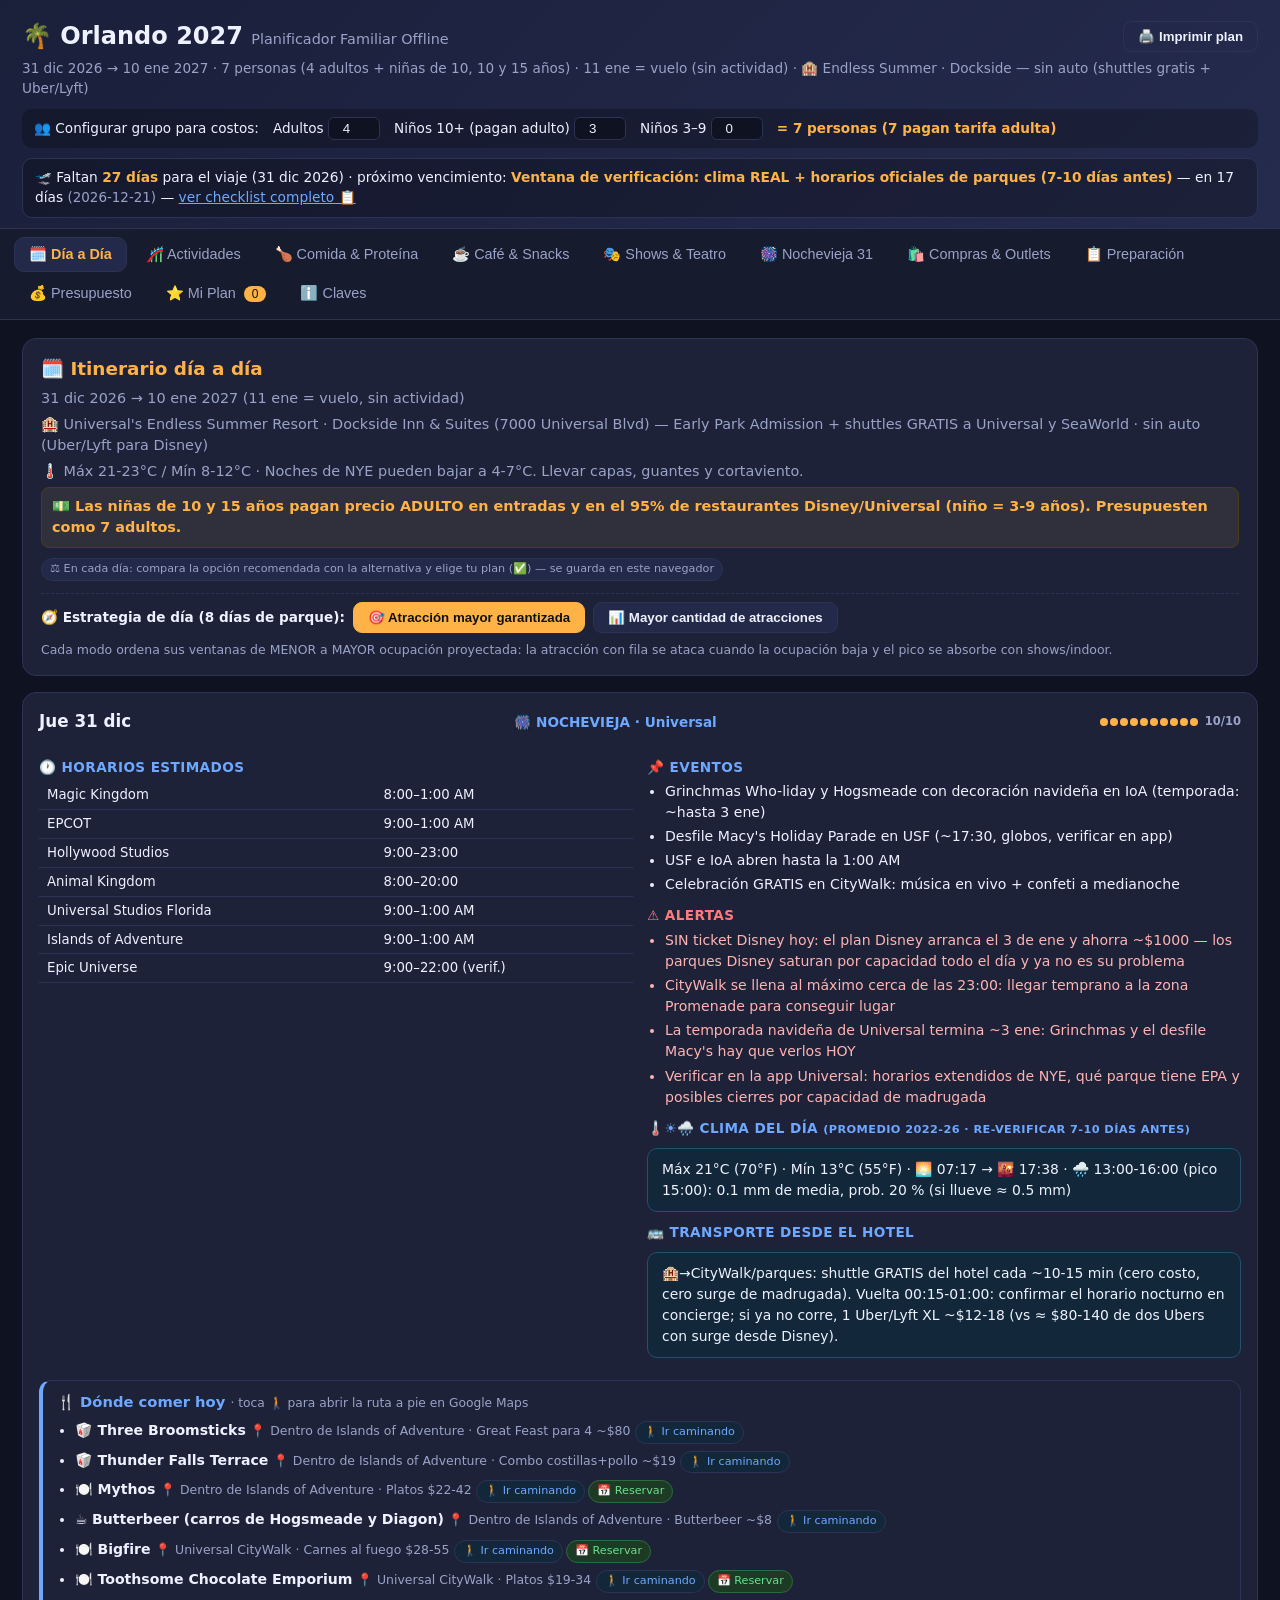
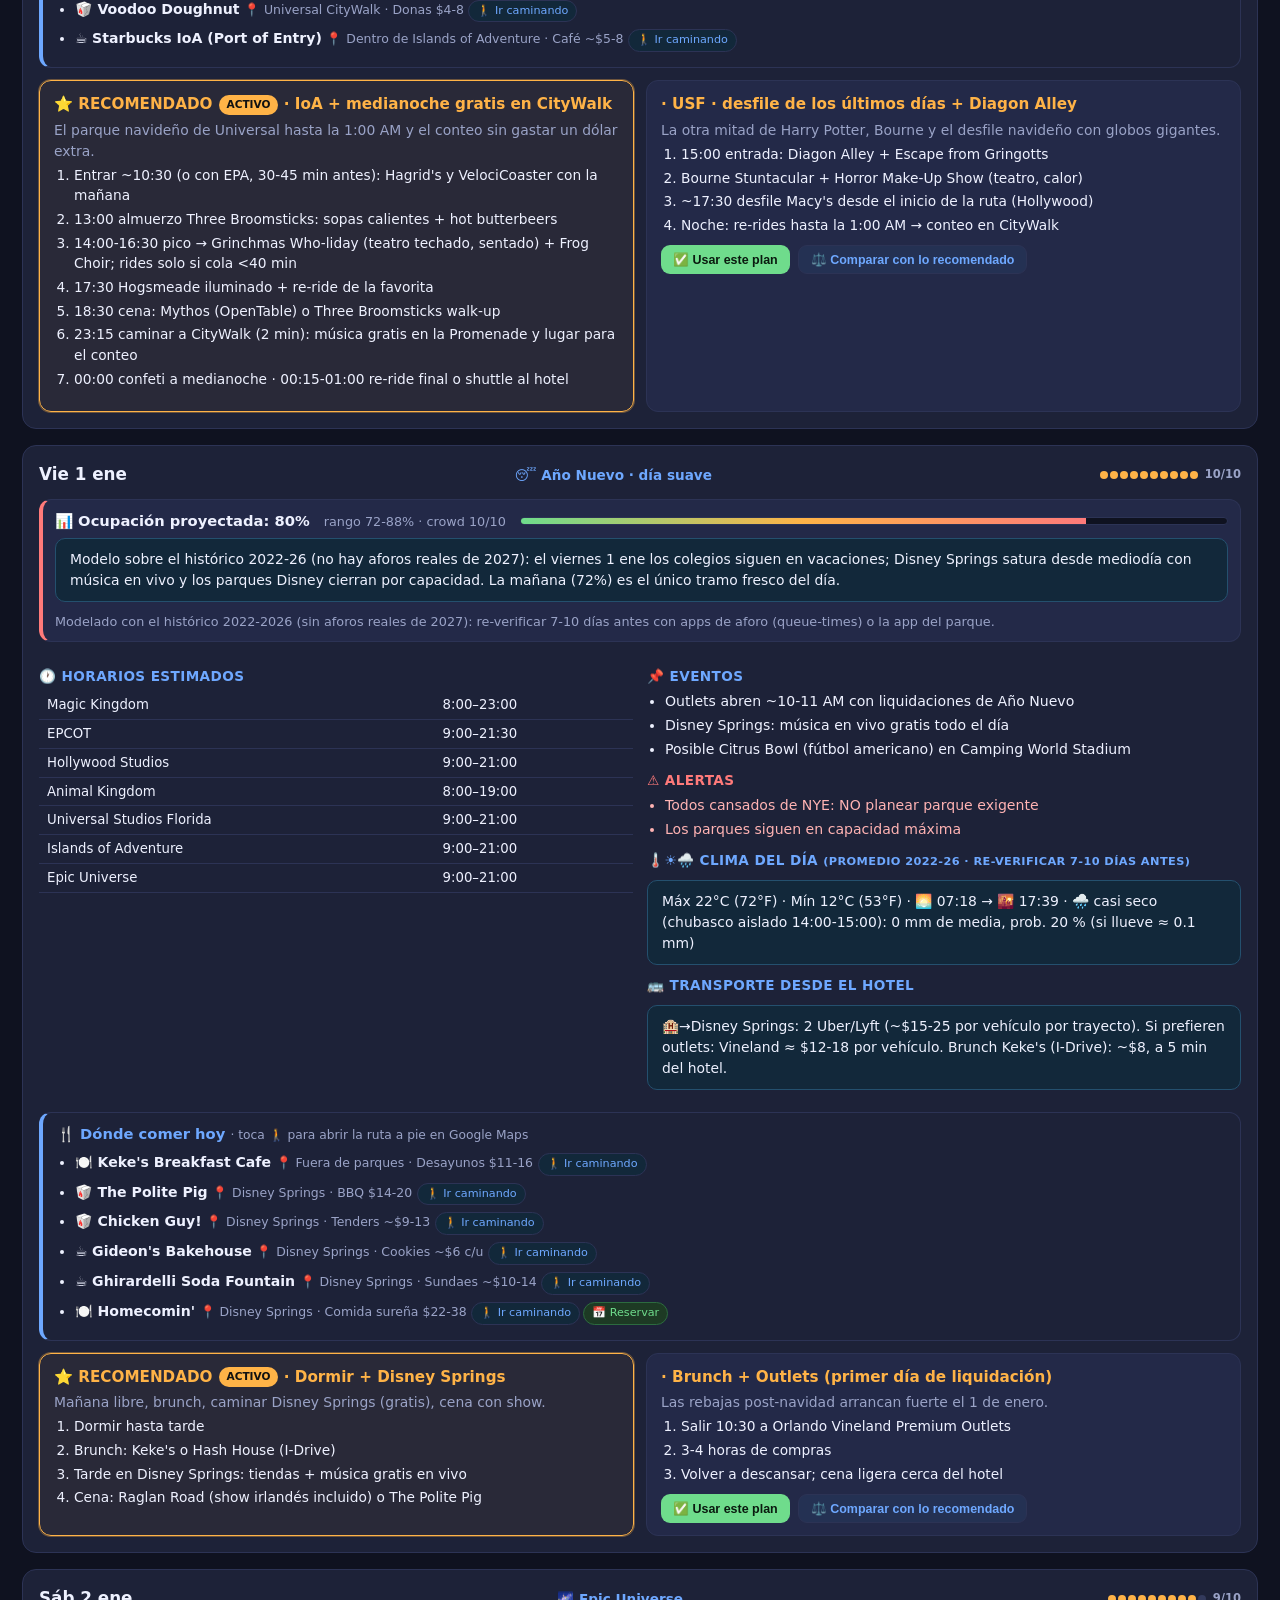
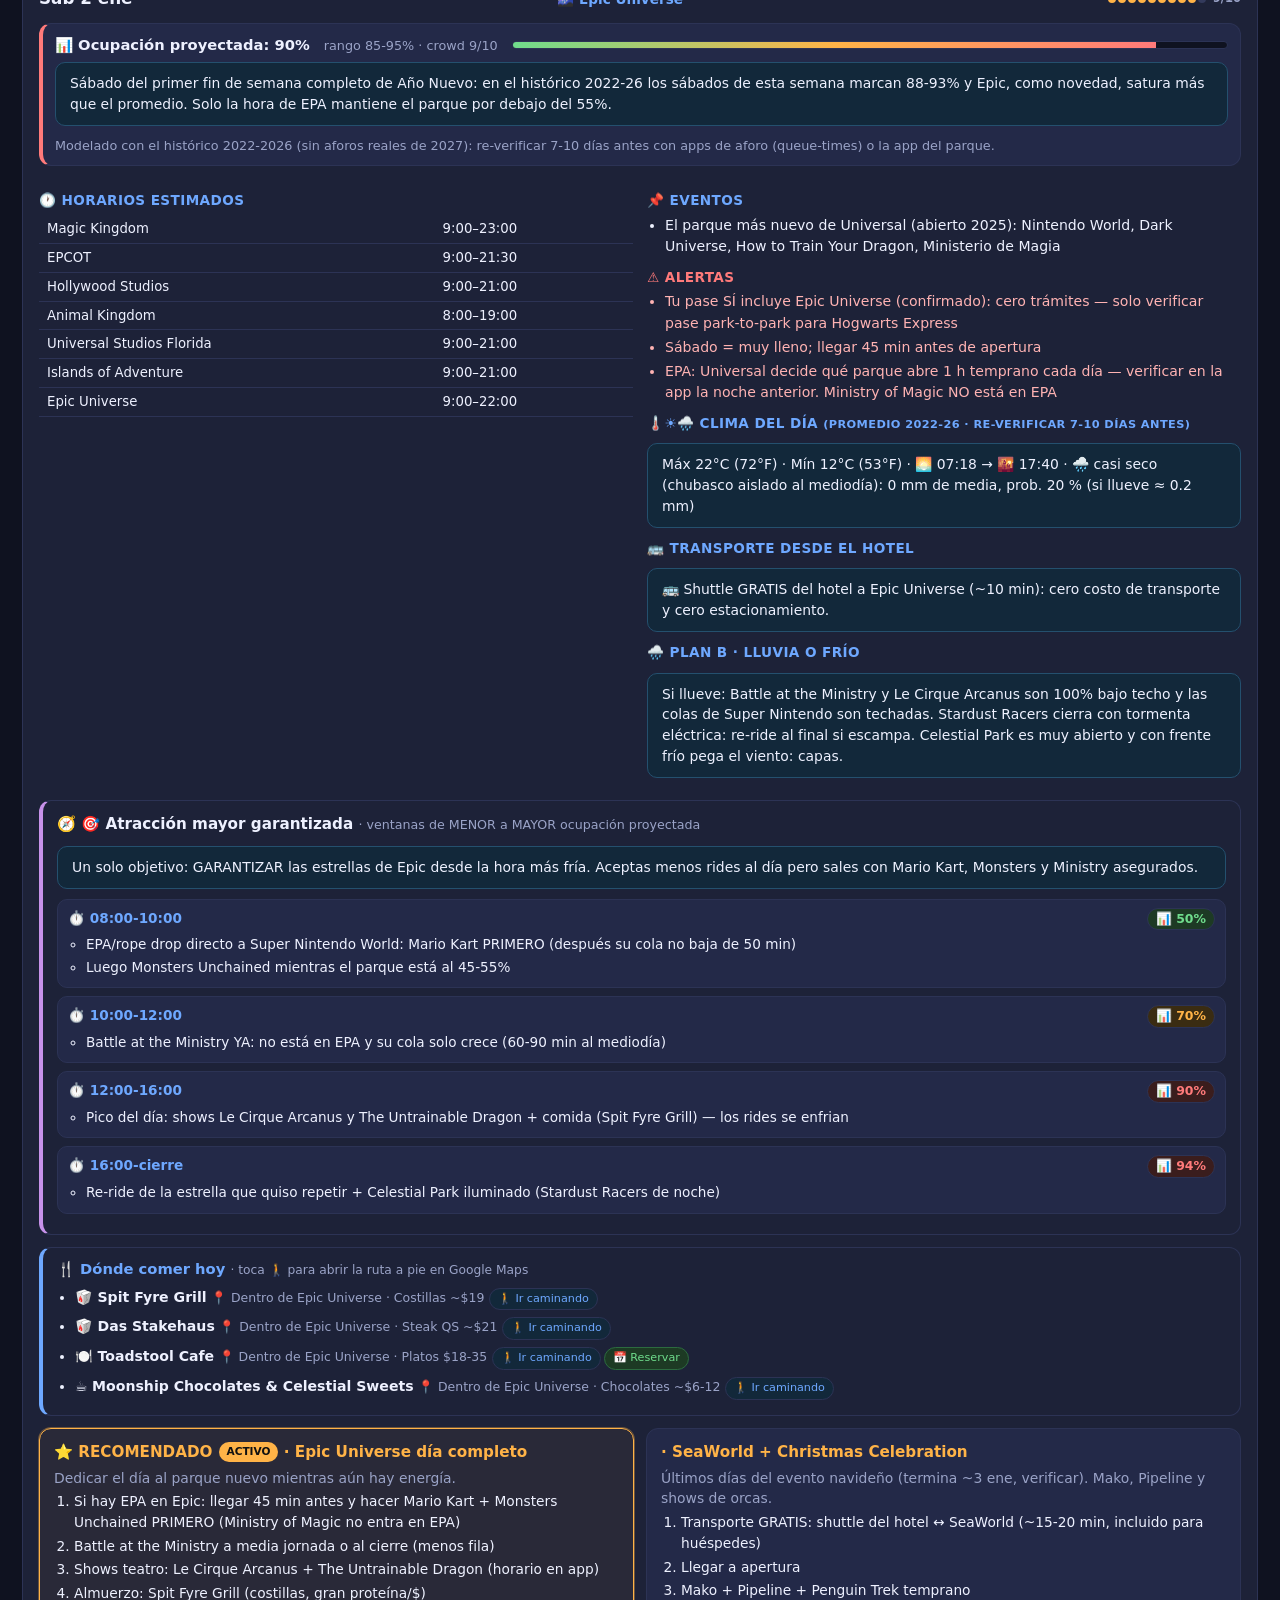
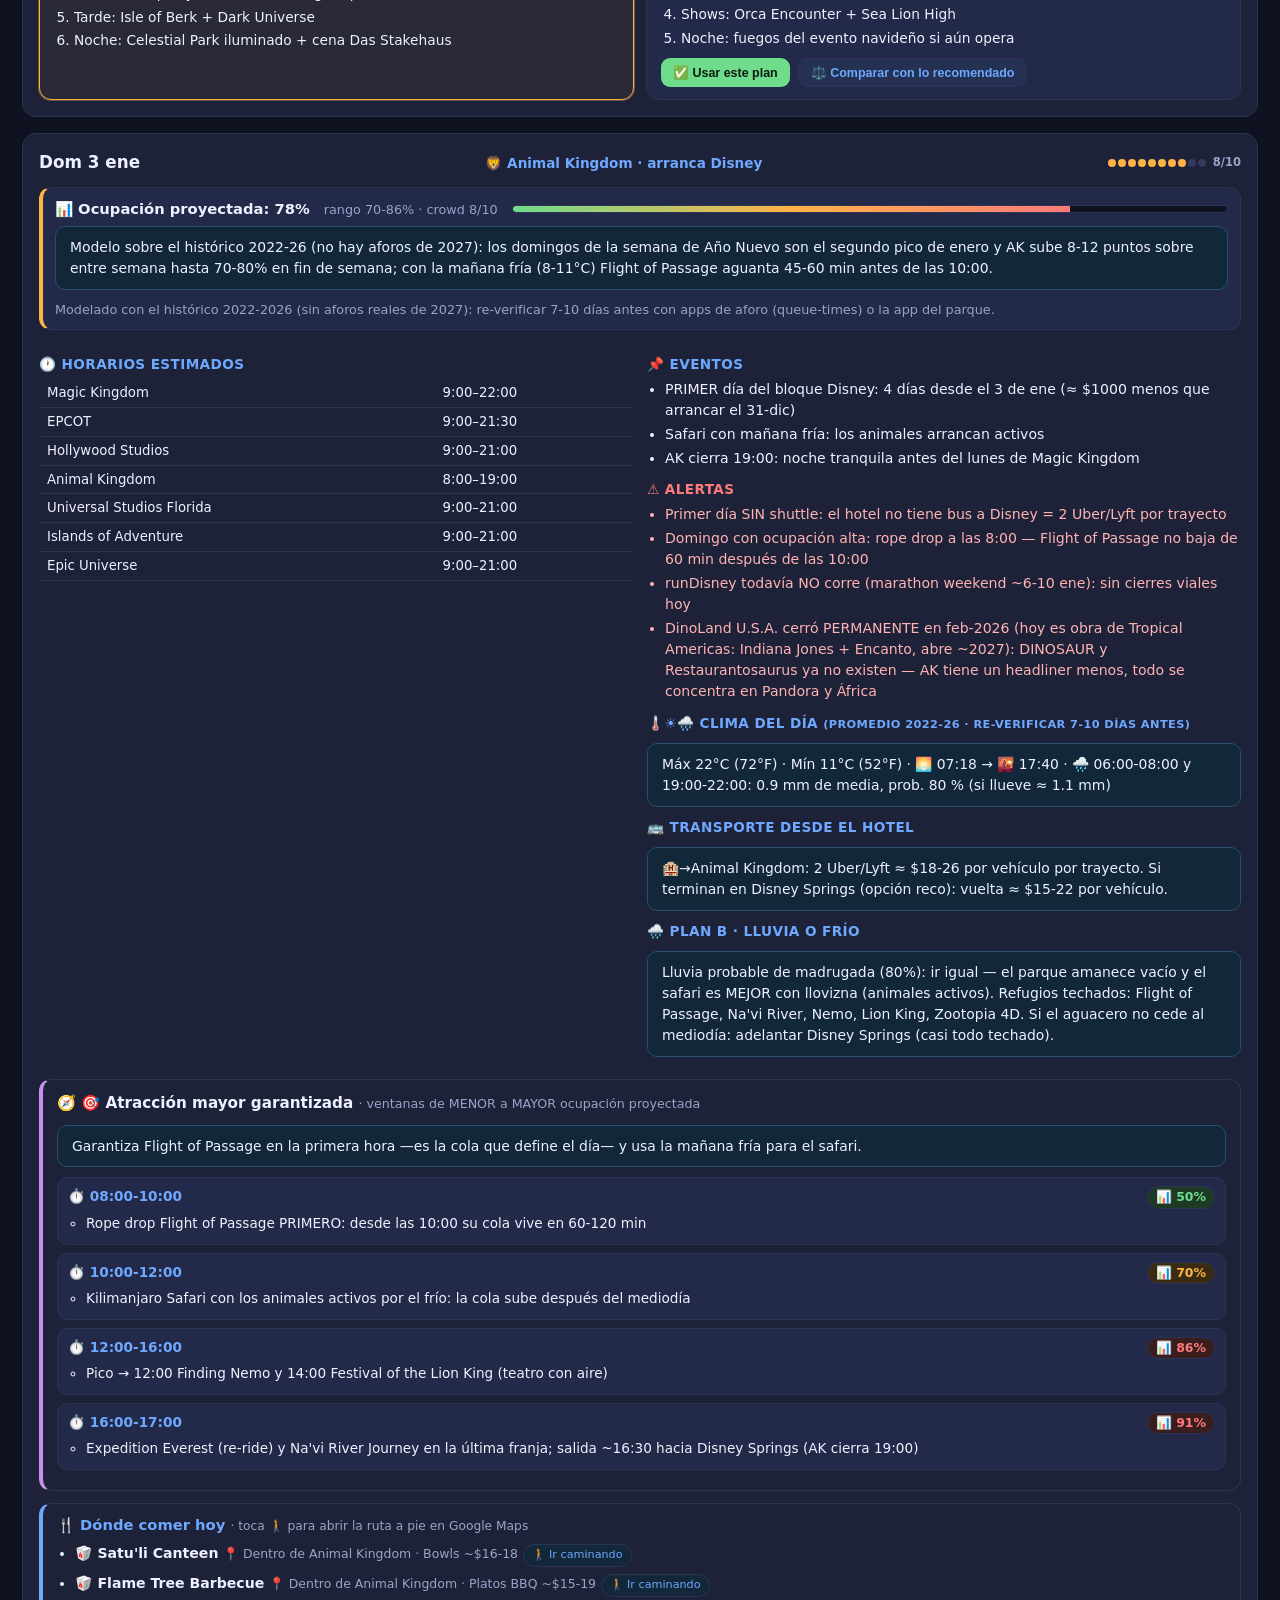
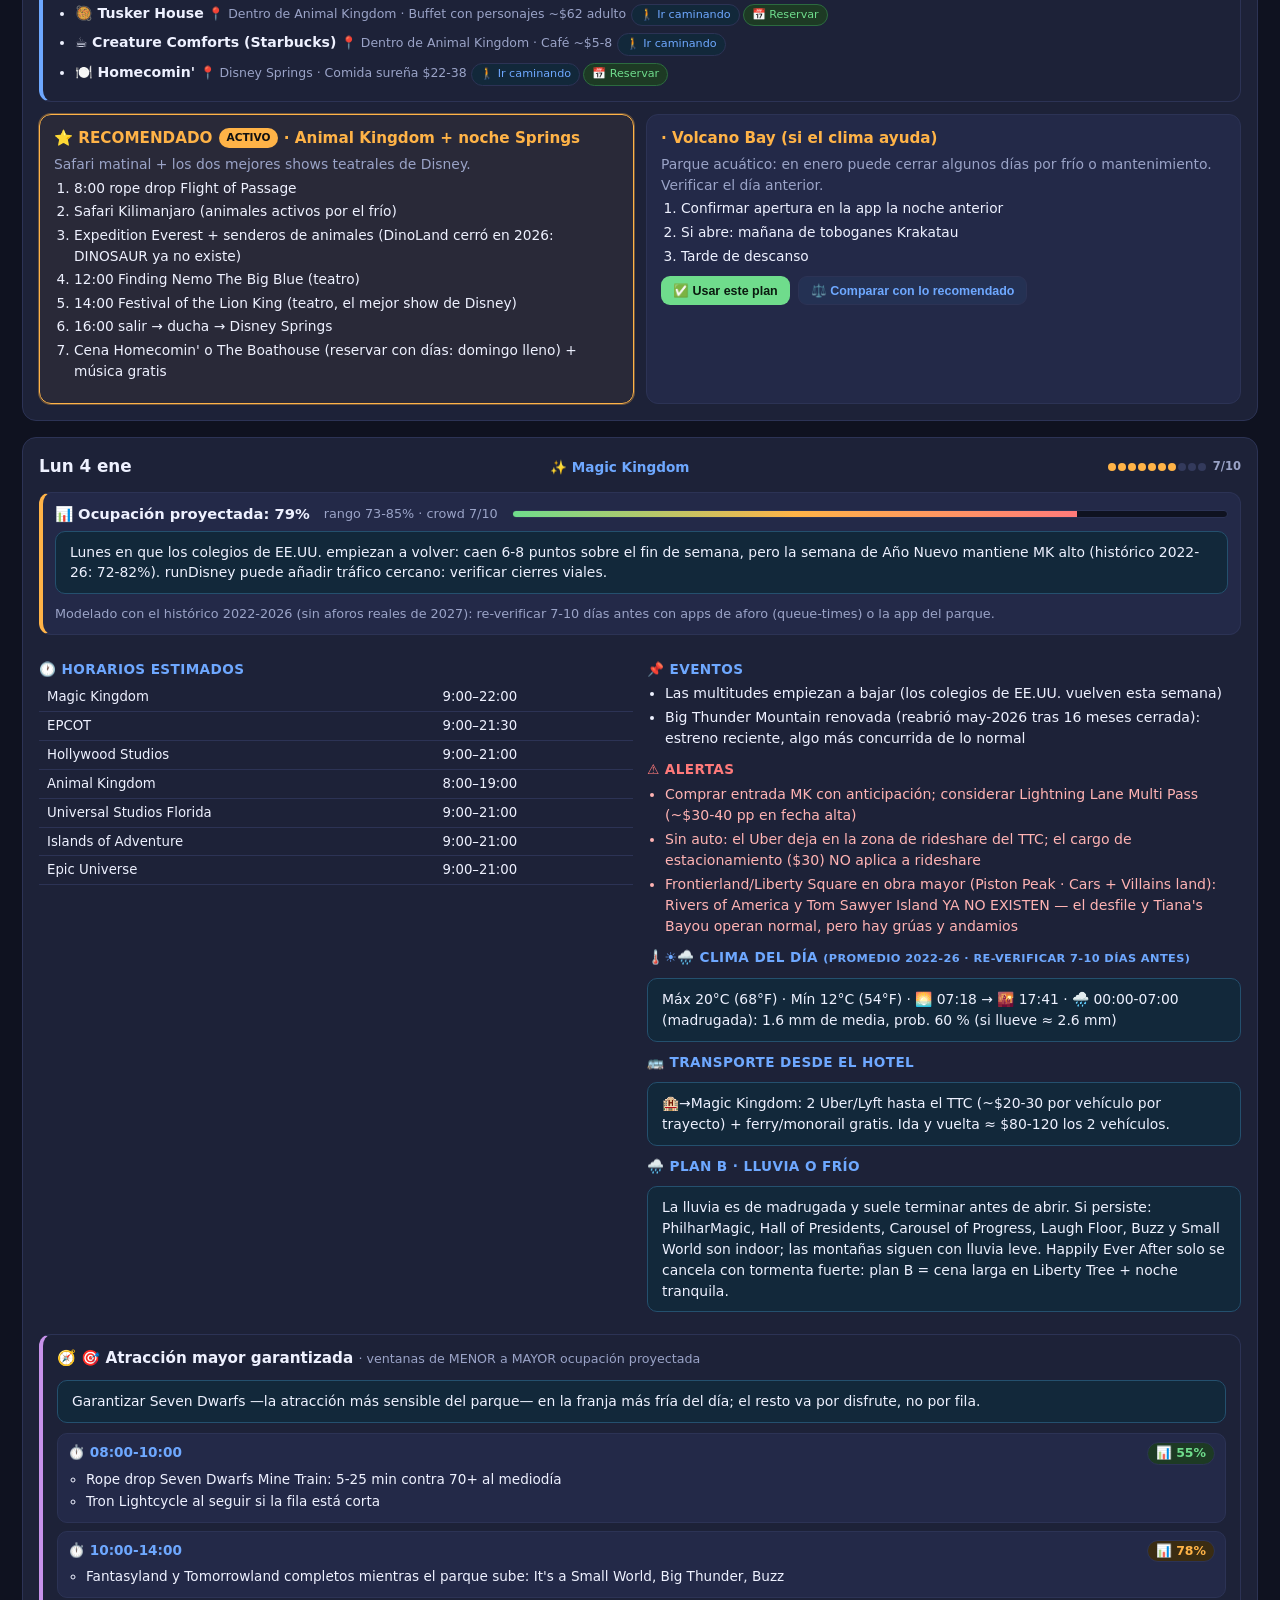
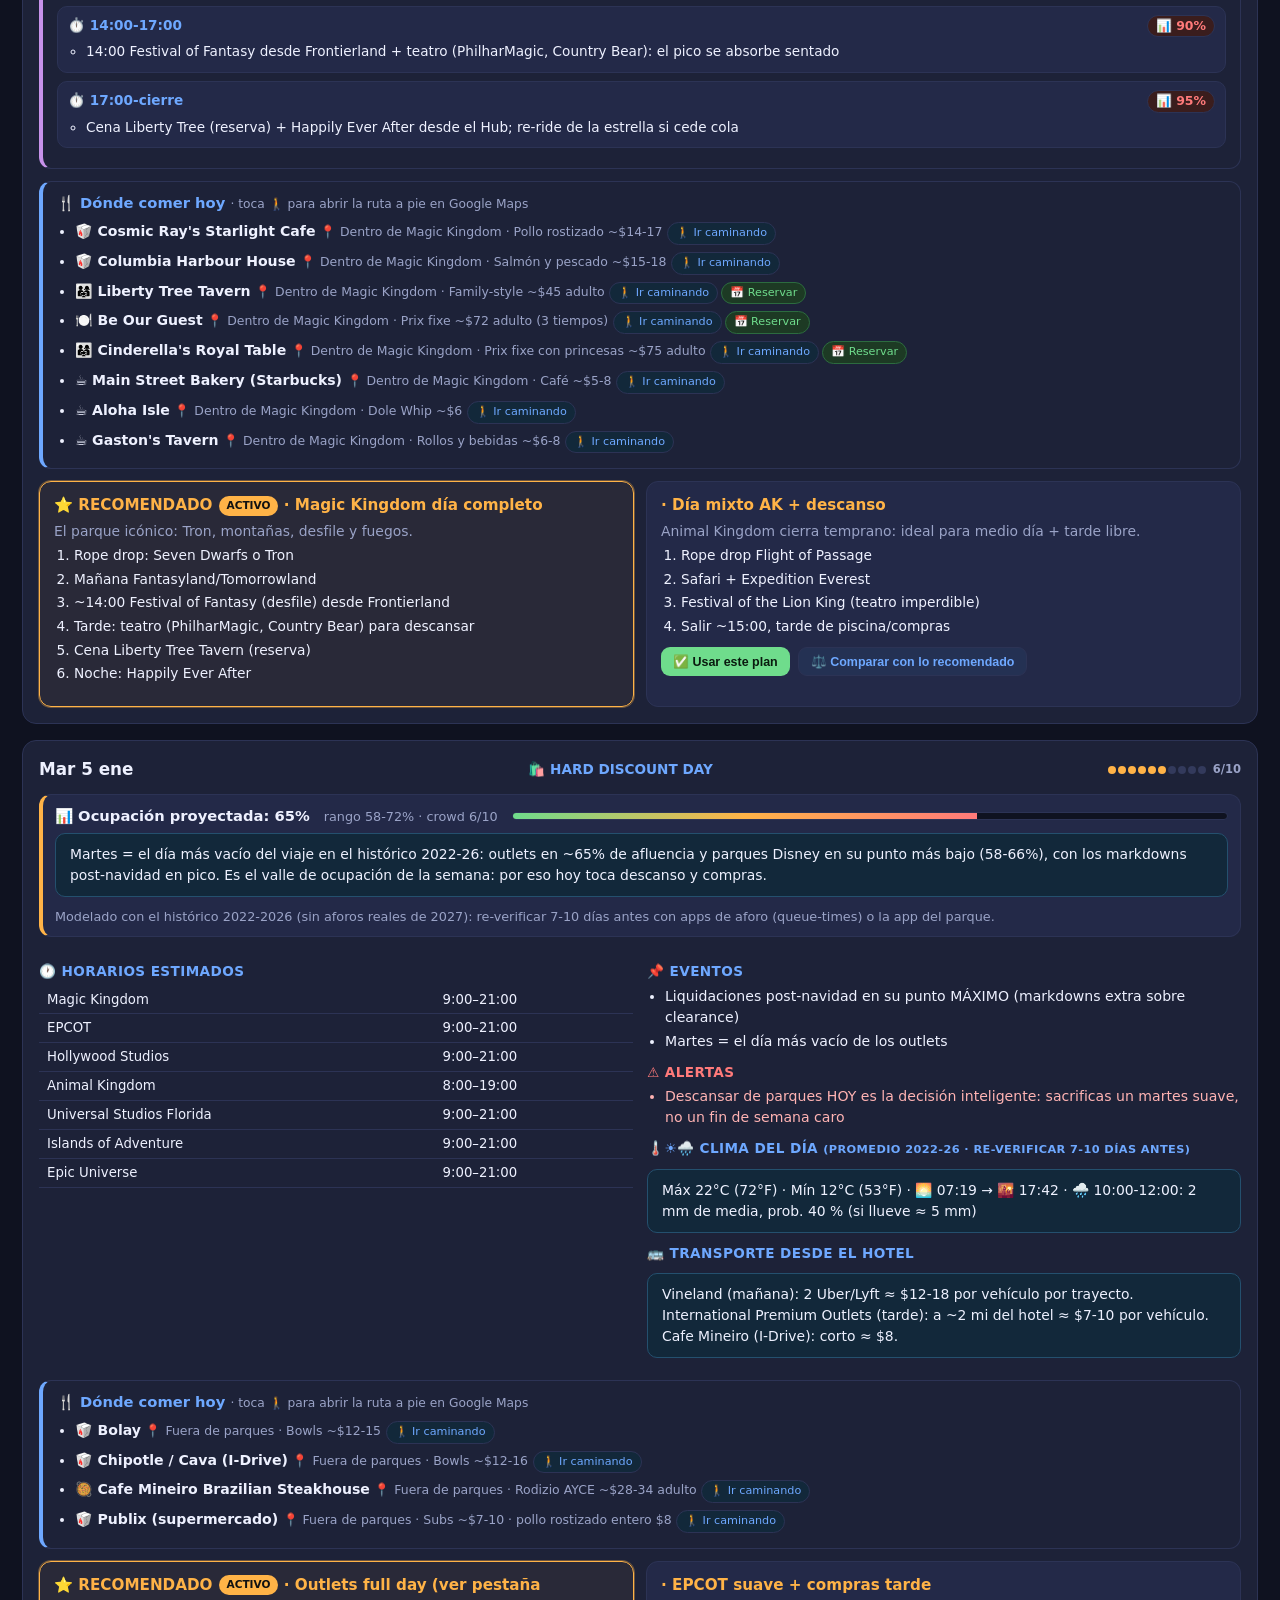
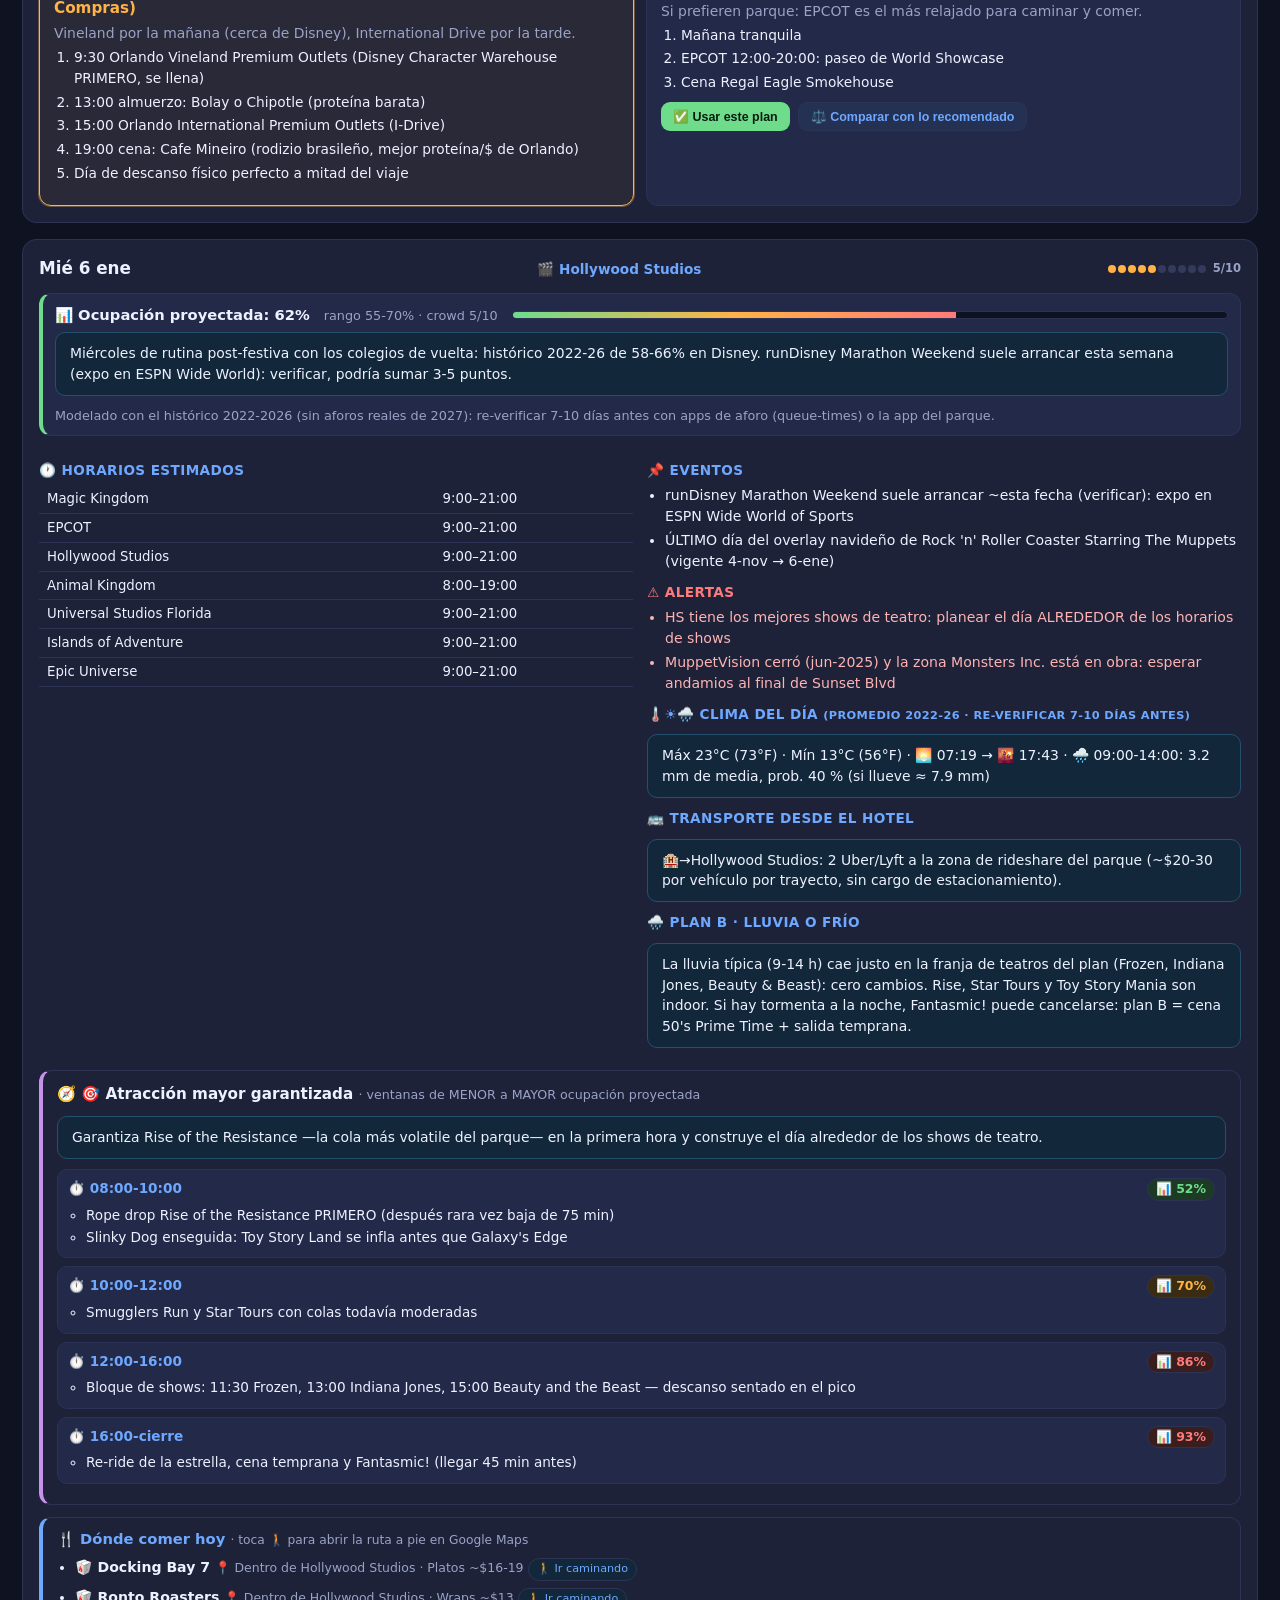
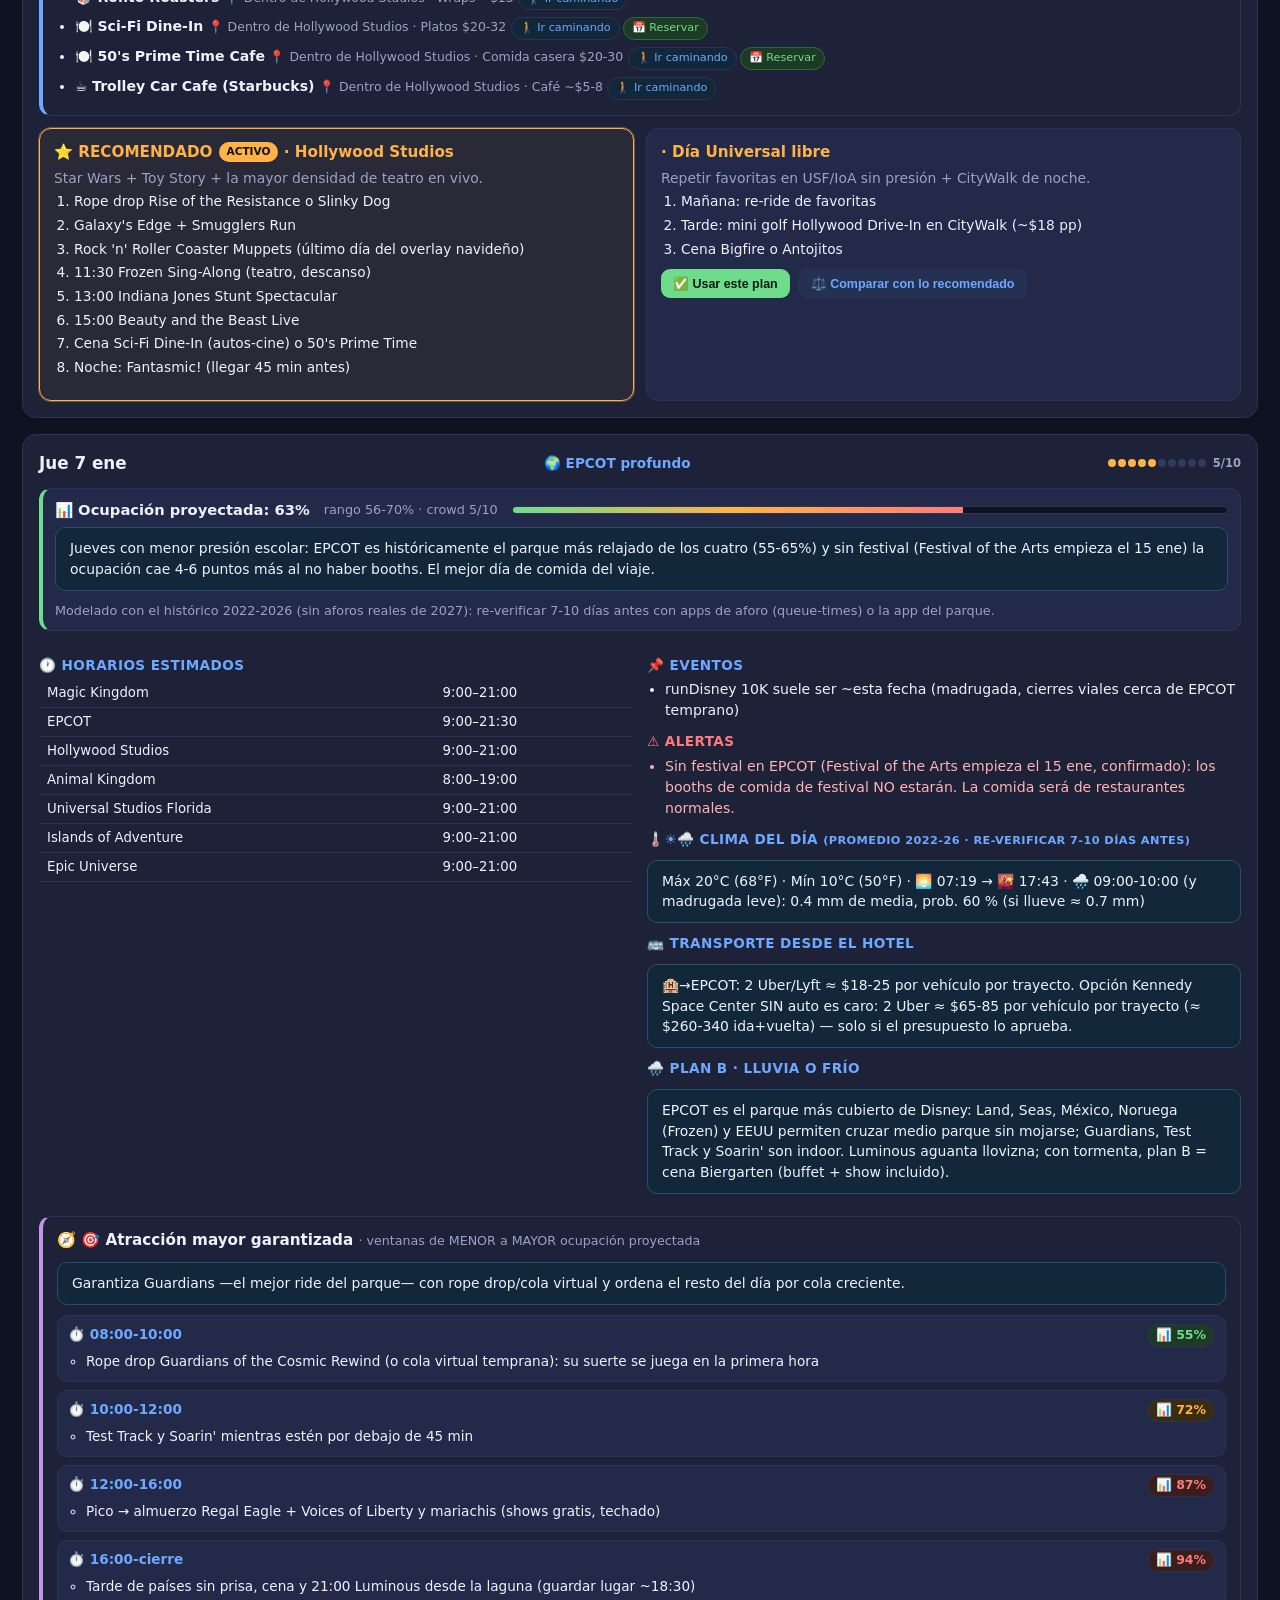
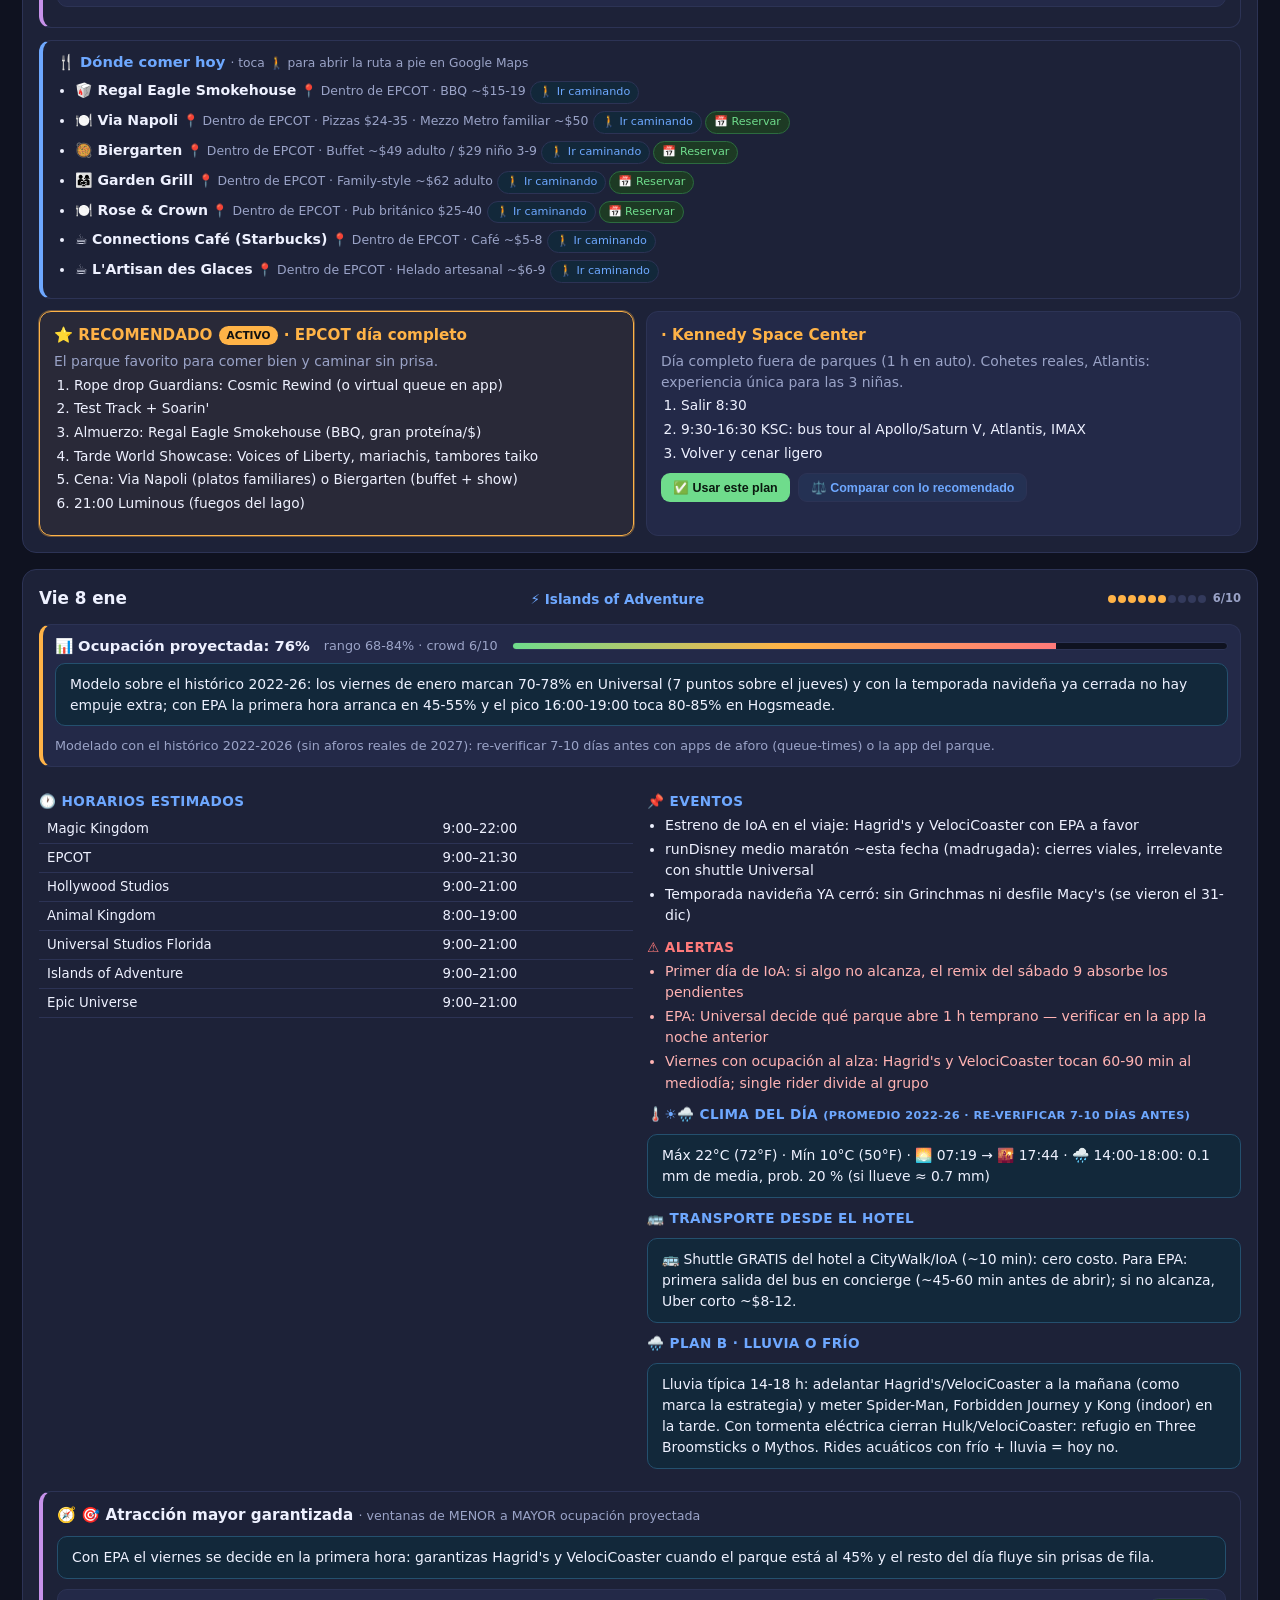
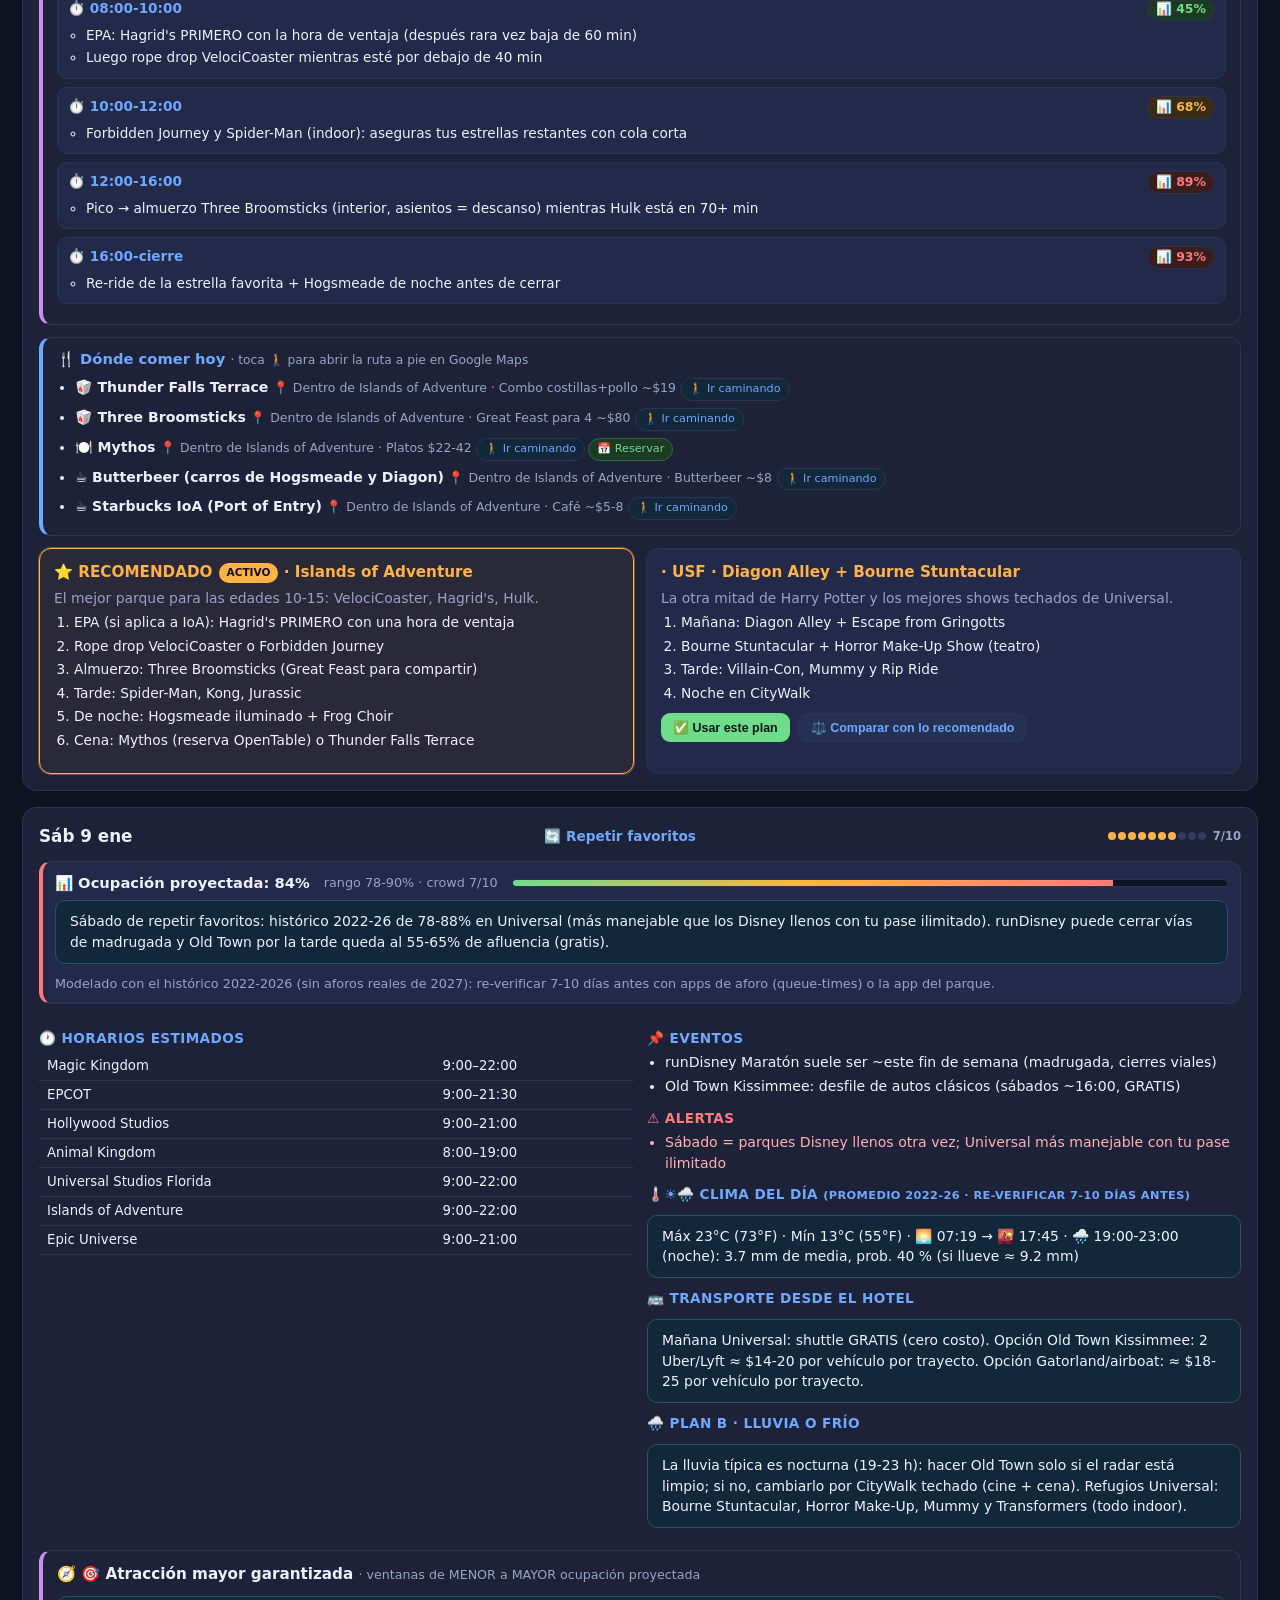
==== index.html @ bad09c7f "Orlando 2027 · planificador offline v1 (PWA + archivo único)" ====
<!DOCTYPE html>
<html lang="es">
<head>
<meta charset="UTF-8">
<meta name="viewport" content="width=device-width, initial-scale=1.0">
<meta name="theme-color" content="#0d1117">
<meta name="description" content="Planificador de viaje 100% offline: itinerario día a día, actividades, comida, Nochevieja, presupuesto y checklist para 7 personas · 31 dic 2026 → 10 ene 2027.">
<title>Orlando 2027 · Planificador Familiar Offline</title>
<link rel="manifest" href="manifest.json">
<link rel="icon" type="image/svg+xml" href="icon.svg">
<link rel="stylesheet" href="styles.css">
</head>
<body>
<header class="app-header">
  <div class="header-top">
    <h1>🌴 Orlando 2027 <span class="subtitle">Planificador Familiar Offline</span></h1>
    <button id="btn-print" class="btn btn-ghost" title="Imprimir / guardar como PDF">🖨️ Imprimir plan</button>
  </div>
  <p class="header-meta">31 dic 2026 → 10 ene 2027 · 7 personas (4 adultos + niñas de 10, 10 y 15 años) · 11 ene = vuelo (sin actividad) · 🏨 Endless Summer · Dockside — sin auto (shuttles gratis + Uber/Lyft)</p>
  <div class="group-config" id="group-config">
    <span>👥 Configurar grupo para costos:</span>
    <label>Adultos <input type="number" id="g-adults" min="0" max="20" value="4"></label>
    <label>Niños 10+ (pagan adulto) <input type="number" id="g-kids10" min="0" max="20" value="3"></label>
    <label>Niños 3–9 <input type="number" id="g-kids3" min="0" max="20" value="0"></label>
    <span class="group-total" id="group-total"></span>
  </div>
  <div class="countdown" id="countdown"></div>
</header>

<nav class="tabs" id="tabs">
  <button class="tab active" data-tab="itinerario">🗓️ Día a Día</button>
  <button class="tab" data-tab="actividades">🎢 Actividades</button>
  <button class="tab" data-tab="comida">🍗 Comida & Proteína</button>
  <button class="tab" data-tab="snacks">☕ Café & Snacks</button>
  <button class="tab" data-tab="shows">🎭 Shows & Teatro</button>
  <button class="tab" data-tab="nye">🎆 Nochevieja 31</button>
  <button class="tab" data-tab="compras">🛍️ Compras & Outlets</button>
  <button class="tab" data-tab="prep">📋 Preparación</button>
  <button class="tab" data-tab="presupuesto">💰 Presupuesto</button>
  <button class="tab" data-tab="miplan">⭐ Mi Plan <span id="plan-count" class="badge">0</span></button>
  <button class="tab" data-tab="info">ℹ️ Claves</button>
</nav>

<main id="main">
  <section id="tab-itinerario" class="tab-panel active"></section>
  <section id="tab-actividades" class="tab-panel"></section>
  <section id="tab-comida" class="tab-panel"></section>
  <section id="tab-snacks" class="tab-panel"></section>
  <section id="tab-shows" class="tab-panel"></section>
  <section id="tab-nye" class="tab-panel"></section>
  <section id="tab-compras" class="tab-panel"></section>
  <section id="tab-prep" class="tab-panel"></section>
  <section id="tab-presupuesto" class="tab-panel"></section>
  <section id="tab-miplan" class="tab-panel"></section>
  <section id="tab-info" class="tab-panel"></section>
</main>

<footer class="app-footer">
  <p>⚠️ Precios y horarios son <strong>estimaciones</strong> basadas en patrones históricos (datos a oct-2026). Los horarios exactos de shows y eventos de Nochevieja 2026 se publican ~60 días antes. Verifica en las apps oficiales antes de decidir. Todo funciona 100% offline.</p>
</footer>

<script src="data.js"></script>
<script src="app.js"></script>
<script>
/* PWA offline: solo sobre http(s); en file:// no aplica (la app ya funciona directa) */
if("serviceWorker" in navigator && location.protocol.startsWith("http")){
  window.addEventListener("load", ()=>navigator.serviceWorker.register("./sw.js").catch(()=>{}));
}
</script>
</body>
</html>
---- styles.css ----
:root{
  --bg:#0f1220; --bg2:#171b2e; --card:#1d2238; --card2:#232948;
  --text:#eef1ff; --muted:#9aa3c7; --accent:#ffb347; --accent2:#6ea8ff;
  --green:#6fdc8c; --red:#ff7a7a; --purple:#c792ea; --border:#2c3355;
  --disney:#4a90d9; --universal:#e04f4f; --radius:14px;
}
*{box-sizing:border-box;margin:0;padding:0}
body{background:var(--bg);color:var(--text);font-family:"Segoe UI",system-ui,Arial,sans-serif;line-height:1.5}
.app-header{padding:18px 22px 10px;background:linear-gradient(135deg,#1a1f3a,#252b4d);border-bottom:1px solid var(--border)}
.header-top{display:flex;justify-content:space-between;align-items:center;flex-wrap:wrap;gap:10px}
h1{font-size:1.5rem}.subtitle{font-size:.9rem;color:var(--muted);font-weight:400}
.header-meta{color:var(--muted);font-size:.85rem;margin-top:4px}
.group-config{display:flex;flex-wrap:wrap;gap:14px;align-items:center;margin-top:10px;font-size:.85rem;background:rgba(0,0,0,.25);padding:8px 12px;border-radius:10px}
.group-config input{width:52px;padding:3px 6px;border-radius:6px;border:1px solid var(--border);background:var(--bg);color:var(--text);text-align:center}
.group-total{color:var(--accent);font-weight:600}
.tabs{display:flex;flex-wrap:wrap;gap:4px;padding:8px 14px;background:var(--bg2);position:sticky;top:0;z-index:50;border-bottom:1px solid var(--border)}
.tab{background:transparent;border:1px solid transparent;color:var(--muted);padding:8px 14px;border-radius:10px;cursor:pointer;font-size:.9rem}
.tab:hover{color:var(--text);background:var(--card)}
.tab.active{background:var(--card2);color:var(--accent);border-color:var(--border);font-weight:600}
.badge{background:var(--accent);color:#111;border-radius:999px;padding:1px 8px;font-size:.75rem;margin-left:4px}
main{padding:18px 22px;max-width:1280px;margin:0 auto}
.tab-panel{display:none}.tab-panel.active{display:block}
.card{background:var(--card);border:1px solid var(--border);border-radius:var(--radius);padding:16px;margin-bottom:14px}
.card h3{font-size:1.05rem;margin-bottom:6px}
.card h4{font-size:.95rem;margin:10px 0 4px;color:var(--accent2)}
.grid{display:grid;grid-template-columns:repeat(auto-fill,minmax(330px,1fr));gap:14px}
.grid-2{display:grid;grid-template-columns:repeat(auto-fill,minmax(460px,1fr));gap:14px}
@media(max-width:560px){.grid,.grid-2{grid-template-columns:1fr}}
.filters{display:flex;flex-wrap:wrap;gap:10px;align-items:center;background:var(--bg2);border:1px solid var(--border);border-radius:var(--radius);padding:12px;margin-bottom:16px;position:sticky;top:52px;z-index:40}
.filters select,.filters input[type=text]{background:var(--bg);color:var(--text);border:1px solid var(--border);border-radius:8px;padding:7px 10px;font-size:.85rem}
.filters label{font-size:.82rem;color:var(--muted);display:flex;gap:6px;align-items:center}
.tag{display:inline-block;font-size:.72rem;padding:2px 8px;border-radius:999px;background:var(--card2);color:var(--muted);margin:2px 3px 2px 0;border:1px solid var(--border)}
.tag.type{background:#243153;color:var(--accent2)}
.tag.warn{background:#3a1d1d;color:var(--red)}
.tag.ok{background:#1d3a24;color:var(--green)}
.tag.hot{background:#3a2c12;color:var(--accent)}
.cost{color:var(--accent);font-weight:600;font-size:.88rem}
.muted{color:var(--muted);font-size:.84rem}
.small{font-size:.8rem}
.btn{background:var(--accent2);border:none;color:#0a0f22;padding:7px 14px;border-radius:9px;cursor:pointer;font-weight:600;font-size:.83rem}
.btn:hover{filter:brightness(1.15)}
.btn-ghost{background:transparent;border:1px solid var(--border);color:var(--text)}
.btn-add{background:#243153;color:var(--accent2);border:1px solid var(--border);padding:5px 11px;border-radius:8px;cursor:pointer;font-size:.78rem}
.btn-add:hover{background:#2d3d6b}
.btn-del{background:transparent;border:1px solid var(--red);color:var(--red);padding:3px 9px;border-radius:7px;cursor:pointer;font-size:.75rem}

.day-head{display:flex;justify-content:space-between;align-items:center;flex-wrap:wrap;gap:8px;cursor:pointer}
.crowd{font-size:.75rem;padding:3px 10px;border-radius:999px;font-weight:700}
.crowd-10,.crowd-9{background:#5c1f1f;color:#ffb3b3}.crowd-8,.crowd-7{background:#5c3a1f;color:#ffd9b3}
.crowd-6,.crowd-5{background:#4d4d1f;color:#f1f1b3}.crowd-4,.crowd-3,.crowd-2,.crowd-1{background:#1f4d2a;color:#b3f1c2}
.day-body{display:none;margin-top:12px}.day-card.open .day-body{display:block}
.plan-opt{border-left:3px solid var(--accent2);padding:8px 12px;margin:10px 0;background:rgba(110,168,255,.06);border-radius:0 10px 10px 0}
.plan-opt.reco{border-left-color:var(--green);background:rgba(111,220,140,.07)}
.plan-opt h4{margin:0 0 4px}
ul.tight{padding-left:18px}ul.tight li{margin:3px 0;font-size:.88rem}
table.data{width:100%;border-collapse:collapse;font-size:.85rem;margin-top:8px}
table.data th,table.data td{padding:7px 9px;border-bottom:1px solid var(--border);text-align:left;vertical-align:top}
table.data th{color:var(--accent2);font-size:.78rem;text-transform:uppercase;letter-spacing:.5px}
.park-USF,.park-IoA,.park-Epic,.park-Volcano,.park-CityWalk{border-left:4px solid var(--universal)}
.park-MK,.park-EPCOT,.park-HS,.park-AK,.park-Springs{border-left:4px solid var(--disney)}
.card-head{display:flex;justify-content:space-between;align-items:flex-start;gap:8px;flex-wrap:wrap}
.res-chip{font-size:.72rem;background:#3a2c12;color:var(--accent);padding:2px 8px;border-radius:999px}
.scorebar{display:inline-flex;gap:2px}
.scorebar i{width:14px;height:7px;background:#333a5c;border-radius:3px}
.scorebar i.on{background:var(--green)}
.nye-hero{background:linear-gradient(135deg,#2a1440,#3d1f5c);border:1px solid #5a3a8a}
.timeline{border-left:2px solid var(--purple);padding-left:16px;margin:10px 0}
.timeline li{margin:10px 0;list-style:none;font-size:.88rem}
.timeline b{color:var(--purple)}
.vs{display:grid;grid-template-columns:1fr 1fr;gap:14px}
@media(max-width:700px){.vs{grid-template-columns:1fr}}
.vs .card{background:var(--card2)}
.alert{background:#3a1d1d;border:1px solid #6b2c2c;border-radius:10px;padding:10px 14px;font-size:.87rem;margin:10px 0}
.tip{background:#12283a;border:1px solid #24506e;border-radius:10px;padding:10px 14px;font-size:.87rem;margin:10px 0}
.win{background:#12301c;border:1px solid #2c6b3f;border-radius:10px;padding:10px 14px;font-size:.87rem;margin:10px 0}
.app-footer{padding:20px 22px;color:var(--muted);font-size:.78rem;border-top:1px solid var(--border)}
details{margin:6px 0}summary{cursor:pointer;color:var(--accent2);font-size:.88rem}
.checklist label{display:block;margin:5px 0;font-size:.88rem;cursor:pointer}
.checklist input{margin-right:8px}
.plan-day{background:var(--card);border:1px solid var(--border);border-radius:var(--radius);padding:12px 16px;margin-bottom:12px}
.plan-item{display:flex;justify-content:space-between;align-items:center;gap:8px;padding:6px 0;border-bottom:1px dashed var(--border);font-size:.87rem}
.empty{color:var(--muted);text-align:center;padding:40px;font-size:.95rem}
@media print{
  body{background:#fff;color:#000}
  .tabs,.filters,.btn,.btn-add,.btn-del,.group-config,#btn-print{display:none!important}
  .tab-panel{display:block!important}
  .card{break-inside:avoid;border-color:#ccc}
  .day-body{display:block!important}
}

/* ====== v2: clases usadas por app.js ====== */
.intro-card{background:var(--card);border:1px solid var(--border);border-radius:var(--radius);padding:16px 18px;margin-bottom:16px}
.intro-card h2{font-size:1.15rem;margin-bottom:6px;color:var(--accent)}
.intro-card h4{color:var(--accent2);margin-bottom:6px}
.intro-card p{margin:4px 0;font-size:.9rem;color:var(--muted)}
.gold-rule{color:var(--accent)!important;font-weight:600;background:rgba(255,209,102,.08);border:1px solid #4d3d12;border-radius:8px;padding:8px 10px}
.day-card{background:var(--card);border:1px solid var(--border);border-radius:var(--radius);padding:16px;margin-bottom:16px}
.day-head h3{font-size:1.05rem}.theme{font-size:.85rem;color:var(--accent2);font-weight:600}
.crowd{display:inline-flex;align-items:center;gap:2px;background:transparent;padding:0}
.crowd .dot{width:8px;height:8px;border-radius:50%;background:#333a5c;display:inline-block}
.crowd .dot.on{background:var(--accent)}.crowd .dot.on.t{background:var(--red)}
.crowd em{font-style:normal;font-size:.72rem;color:var(--muted);margin-left:5px}
.day-grid{display:grid;grid-template-columns:1fr 1fr;gap:14px;margin:12px 0}
@media(max-width:760px){.day-grid{grid-template-columns:1fr}}
.day-grid h5,.sect{color:var(--accent2);font-size:.85rem;text-transform:uppercase;letter-spacing:.4px;margin:10px 0 4px}
.warn-t{color:var(--red)!important}
.mini-table{width:100%;border-collapse:collapse;font-size:.83rem}
.mini-table td,.mini-table th{padding:4px 8px;border-bottom:1px solid var(--border);text-align:left}
.mini-table.full{margin-bottom:16px}
.mini-table th{color:var(--accent2);font-size:.75rem;text-transform:uppercase}
ul.tight.warn li{color:#ffb3b3}
ul.tight.pro li{color:#b3f1c2}
.options{display:grid;grid-template-columns:repeat(auto-fit,minmax(320px,1fr));gap:12px;margin-top:8px}
.option{border:1px solid var(--border);border-radius:12px;padding:12px 14px;background:var(--card2)}
.option.reco{border-color:#2c6b3f;background:rgba(111,220,140,.06)}
.option h4{font-size:.95rem;margin-bottom:4px;color:var(--accent)}

/* ====== comparador de opciones + plan por día ====== */
.option.chosen{border-color:var(--accent);box-shadow:0 0 0 1px rgba(255,179,71,.35);background:rgba(255,179,71,.05)}
.chosen-tag{display:inline-block;background:var(--accent);color:#111;font-size:.66rem;font-weight:800;padding:2px 8px;border-radius:999px;margin-left:6px;vertical-align:middle}
.opt-actions{display:flex;gap:8px;flex-wrap:wrap;margin-top:10px}
.btn-pick{background:var(--green);color:#0a1a0f;font-size:.78rem;padding:6px 12px}
.btn-cmp{background:#243153;color:var(--accent2);border:1px solid var(--border);font-size:.78rem;padding:6px 12px}
.btn-chip{background:var(--accent);color:#111;font-size:.75rem;padding:3px 10px;border-radius:999px}
.plan-chips{display:flex;gap:8px;flex-wrap:wrap;align-items:center;margin-top:8px}
.chip.chip-alt{background:#3a2c12;color:var(--accent);border-color:#5c4a1f}
.cmp-panel{grid-column:1/-1;border:1px dashed var(--accent2);border-radius:12px;padding:14px;background:rgba(110,168,255,.05);display:grid;grid-template-columns:repeat(auto-fit,minmax(280px,1fr));gap:14px}
.cmp-panel[hidden]{display:none}
.cmp-panel h5{color:var(--text);font-size:.95rem;margin-bottom:6px}
.cmp-panel .cmp-col.reco h5{color:var(--green)}
.cmp-panel .cmp-col.alt h5{color:var(--accent)}
.cmp-panel h6{font-size:.78rem;text-transform:uppercase;letter-spacing:.4px;margin:8px 0 4px}
.pro-t{color:var(--green)!important}
.cmp-foot{grid-column:1/-1;font-size:.88rem;border-top:1px dashed var(--border);padding-top:10px;display:flex;gap:10px;flex-wrap:wrap;align-items:center}
@media(max-width:760px){.cmp-foot{flex-direction:column;align-items:flex-start}}

/* ====== v2: filtros, tarjetas, plan ====== */
.filter-bar{display:flex;flex-wrap:wrap;gap:10px;align-items:center;background:var(--bg2);border:1px solid var(--border);border-radius:var(--radius);padding:12px;margin-bottom:14px;position:sticky;top:52px;z-index:40}
.filter-bar select,.filter-bar input[type=search]{background:var(--bg);color:var(--text);border:1px solid var(--border);border-radius:8px;padding:7px 10px;font-size:.85rem}
.filter-bar label{font-size:.82rem;color:var(--muted);display:flex;gap:6px;align-items:center}
.count{color:var(--muted);font-size:.8rem;margin:6px 2px}
.cards{display:grid;grid-template-columns:repeat(auto-fill,minmax(330px,1fr));gap:14px}
@media(max-width:560px){.cards{grid-template-columns:1fr}}
.card h4{margin:0 0 6px;color:var(--accent)}
.card-top{display:flex;justify-content:space-between;align-items:flex-start;gap:8px}
.chips{margin:4px 0 8px}
.chip{display:inline-block;font-size:.7rem;padding:2px 8px;border-radius:999px;background:var(--card2);color:var(--muted);margin:2px 3px 2px 0;border:1px solid var(--border)}
.chip.park{background:#243153;color:var(--accent2)}
.chip.protein{background:#1d3a24;color:var(--green)}
.chip.seat-yes{background:#1d3a24;color:var(--green)}
.chip.seat-no{background:#3a1d1d;color:var(--red)}
.card p{font-size:.87rem;color:var(--muted);margin:4px 0}
.pnote{color:var(--text)!important;font-weight:500}
.facts{display:flex;flex-wrap:wrap;gap:6px 14px;font-size:.8rem;color:var(--muted);margin:8px 0}
.cost{margin-top:8px;font-size:.86rem;color:var(--text)}
.cost strong{color:var(--accent)}
.pp{font-size:.76rem;color:var(--muted);font-style:italic}
.card .tip{margin:8px 0 0}
.top-protein{border-color:#2c6b3f}
table.timeline{width:100%;border-collapse:collapse;border-left:2px solid var(--purple);margin-bottom:16px}
table.timeline td{padding:6px 10px;border-bottom:1px solid var(--border);font-size:.87rem;vertical-align:top}
.tl-time{color:var(--purple);font-weight:700;white-space:nowrap;width:92px}
.btn-plan{background:#243153;color:var(--accent2);border:1px solid var(--border);padding:5px 11px;border-radius:8px;cursor:pointer;font-size:.78rem;font-weight:600;white-space:nowrap}
.btn-plan:hover{background:#2d3d6b}
.btn-plan.in-plan{background:#1d3a24;color:var(--green);border-color:#2c6b3f}
.plan-list{list-style:none;margin-bottom:14px}
.plan-row{display:flex;justify-content:space-between;align-items:center;gap:10px;background:var(--card);border:1px solid var(--border);border-radius:10px;padding:8px 12px;margin-bottom:6px;font-size:.88rem}
.total-bar{position:sticky;bottom:0;background:var(--bg2);border:1px solid var(--border);border-radius:12px;padding:14px 16px;margin-top:14px;display:flex;flex-wrap:wrap;gap:12px;align-items:center;font-size:.95rem}
.total-bar strong{color:var(--accent);font-size:1.1rem}
@media print{.filter-bar,.btn-plan,.total-bar .btn,.total-bar .btn-ghost{display:none!important}.total-bar{position:static}}

.option p{font-size:.87rem;color:var(--muted)}
.option ol{padding-left:20px;font-size:.86rem}.option ol li{margin:3px 0}
.claves-grid{display:grid;grid-template-columns:repeat(auto-fill,minmax(340px,1fr));gap:12px;margin-bottom:16px}
.clave-card{background:var(--card);border:1px solid var(--border);border-radius:12px;padding:12px 14px}
.clave-card h4{font-size:.9rem;margin-bottom:4px;color:var(--accent2)}
.clave-card p{font-size:.86rem;color:var(--muted)}

/* ====== v3: ocupación por día + filtro de estrategias ====== */
.occ-full{grid-column:1/-1;background:var(--card2);border:1px solid var(--border);border-radius:12px;padding:10px 12px}
.occ-full.occ-lo{border-left:4px solid var(--green)}
.occ-full.occ-mid{border-left:4px solid var(--accent)}
.occ-full.occ-hi{border-left:4px solid var(--red)}
.occ-head{display:flex;flex-wrap:wrap;gap:8px 14px;align-items:center;font-size:.92rem}
.occ-rango{color:var(--muted);font-size:.8rem}
.occ-meter{flex:1;min-width:120px;height:8px;background:var(--bg);border:1px solid var(--border);border-radius:999px;overflow:hidden}
.occ-meter i{display:block;height:100%;background:linear-gradient(90deg,var(--green),var(--accent),var(--red))}
.occ-full .tip{margin-top:6px}
.strat-filter{display:flex;flex-wrap:wrap;gap:8px;align-items:center;margin-top:10px;padding-top:8px;border-top:1px dashed var(--border)}
.sf-label{font-size:.85rem;font-weight:600}
.btn-strat{background:var(--card2);color:var(--text);border:1px solid var(--border)}
.btn-strat.on{background:var(--accent);color:#111;border-color:var(--accent)}
.sf-hint{font-size:.78rem;color:var(--muted)}
.strat-box{background:var(--card);border:1px solid var(--border);border-left:4px solid var(--purple);border-radius:12px;padding:12px 14px;margin:12px 0}
.strat-box h5{font-size:.95rem;margin-bottom:4px}
.strat-box h5 small{color:var(--muted);font-weight:400}
.strat-win{list-style:none;margin-top:8px}
.strat-win>li{border:1px solid var(--border);border-radius:10px;padding:8px 10px;margin-bottom:8px;background:var(--card2)}
.win-top{display:flex;justify-content:space-between;gap:10px;flex-wrap:wrap;margin-bottom:4px}
.win-h{font-weight:700;font-size:.85rem;color:var(--accent2)}
.win-occ{font-size:.78rem;font-weight:700;padding:1px 8px;border-radius:999px;border:1px solid var(--border)}
.win-occ.occ-lo{color:var(--green);background:#1d3a24}
.win-occ.occ-mid{color:var(--accent);background:#3a2c12}
.win-occ.occ-hi{color:var(--red);background:#3a1d1d}
.strat-win ul.tight li{font-size:.85rem;margin:2px 0}
@media(max-width:560px){.occ-head{flex-direction:column;align-items:flex-start}.occ-meter{width:100%}.win-top{flex-direction:column;gap:4px}}
@media print{.strat-filter{display:none!important}}

/* ====== v4: cuenta regresiva + preparación + presupuesto ====== */
.countdown{margin-top:10px;background:rgba(0,0,0,.25);border:1px solid var(--border);border-radius:10px;padding:8px 12px;font-size:.86rem}
.countdown strong{color:var(--accent)}
.countdown a{color:var(--accent2)}
.timeline.full{width:100%;margin-bottom:14px}
.v-when{font-weight:700;white-space:nowrap;color:var(--accent2)}
tr.v-past{opacity:.45}
tr.v-today td{background:#3a2c12}
tr.v-soon .v-when{color:var(--accent)}
.chk-row{display:flex;gap:10px;align-items:flex-start;background:var(--card);border:1px solid var(--border);border-radius:10px;padding:8px 12px;margin-bottom:6px;font-size:.87rem;cursor:pointer}
.chk-row input{margin-top:4px;accent-color:var(--accent)}
.chk-row.done{opacity:.55}
.chk-row.done .chk-t{text-decoration:line-through}
.chk-t{flex:1}
.chk-when{color:var(--accent2);font-size:.76rem;font-weight:700;white-space:nowrap;border:1px solid var(--border);border-radius:999px;padding:1px 8px}
.sec-progress{color:var(--green);font-size:.8rem;font-weight:400}
.bud-row{display:flex;justify-content:space-between;gap:12px;align-items:center;background:var(--card);border:1px solid var(--border);border-radius:10px;padding:8px 12px;margin-bottom:6px;font-size:.87rem}
.bud-row input{background:var(--bg);border:1px solid var(--border);border-radius:8px;padding:6px 8px;color:var(--accent);font-weight:700;text-align:right;width:120px}
.bud-note{color:var(--muted);font-size:.78rem}
.cards a{color:var(--accent2);font-weight:600}
@media(max-width:560px){.bud-row{flex-direction:column;align-items:stretch}.bud-row input{width:100%}}
@media print{.countdown a,.chk-row input,#btn-reset-check,#btn-reset-budget{display:none}}

/* ====== v5: comida por día + café/snacks + links a pie y reserva ====== */
.day-food{background:var(--card);border:1px solid var(--border);border-left:4px solid var(--accent2);border-radius:12px;padding:10px 14px;margin:12px 0}
.day-food h4{font-size:.92rem;margin-bottom:6px;color:var(--accent2)}
.day-food h4 small{color:var(--muted);font-weight:400}
.day-food li{font-size:.86rem;margin:5px 0}
.day-food .mut{color:var(--muted);font-size:.78rem}
a.chip{display:inline-block;text-decoration:none;cursor:pointer}
.chip.walk{background:#12283a;color:var(--accent2);border:1px solid var(--border)}
.chip.walk:hover{background:#1a3550}
.chip.res{background:#1d3a24;color:var(--green);border:1px solid #2c6b3f}
.chip.res:hover{background:#245230}
.link-chips{margin-top:4px}
@media print{.chip.walk,.chip.res{display:none}}

/* ====== v6: interactividad pro + filtros multi-nivel de snacks + hype ====== */
html{scroll-behavior:smooth}
.card{transition:transform .15s ease,box-shadow .15s ease}
.card:hover{transform:translateY(-2px);box-shadow:0 6px 18px rgba(0,0,0,.35)}
.chip.hype{background:#3a2c12;color:var(--accent);border-color:#4d3d12;font-weight:700}
.chip.sub{background:#2c1f3d;color:var(--purple)}
.chip-hoy{background:var(--accent);color:#111;font-weight:700}
.day-card.hoy{border-color:var(--accent);box-shadow:0 0 0 1px var(--accent)}
.snack-bar{gap:8px}
.snack-bar .chk{cursor:pointer}
.qparks{flex-basis:100%;display:flex;flex-wrap:wrap;gap:6px;align-items:center;margin-top:6px}
.qp-label{font-size:.78rem;color:var(--muted)}
.qchip{background:var(--card);color:var(--muted);border:1px solid var(--border);border-radius:999px;padding:4px 12px;font-size:.78rem;cursor:pointer}
.qchip b{color:var(--accent2)}
.qchip:hover{color:var(--text);background:var(--card2)}
.qchip.on{background:#243153;color:var(--accent2);border-color:var(--accent2);font-weight:700}
.btn-xs{padding:4px 10px;font-size:.75rem}
/* ====== v7: ahorro inteligente en presupuesto ====== */
.save-toggle{display:flex;align-items:center;gap:6px;font-size:.78rem;color:var(--muted);cursor:pointer;white-space:nowrap}
.save-toggle input{accent-color:var(--green);width:16px;height:16px}
@media print{.save-toggle input{display:none}}

@media print{.snack-bar,.qparks{display:none!important}}
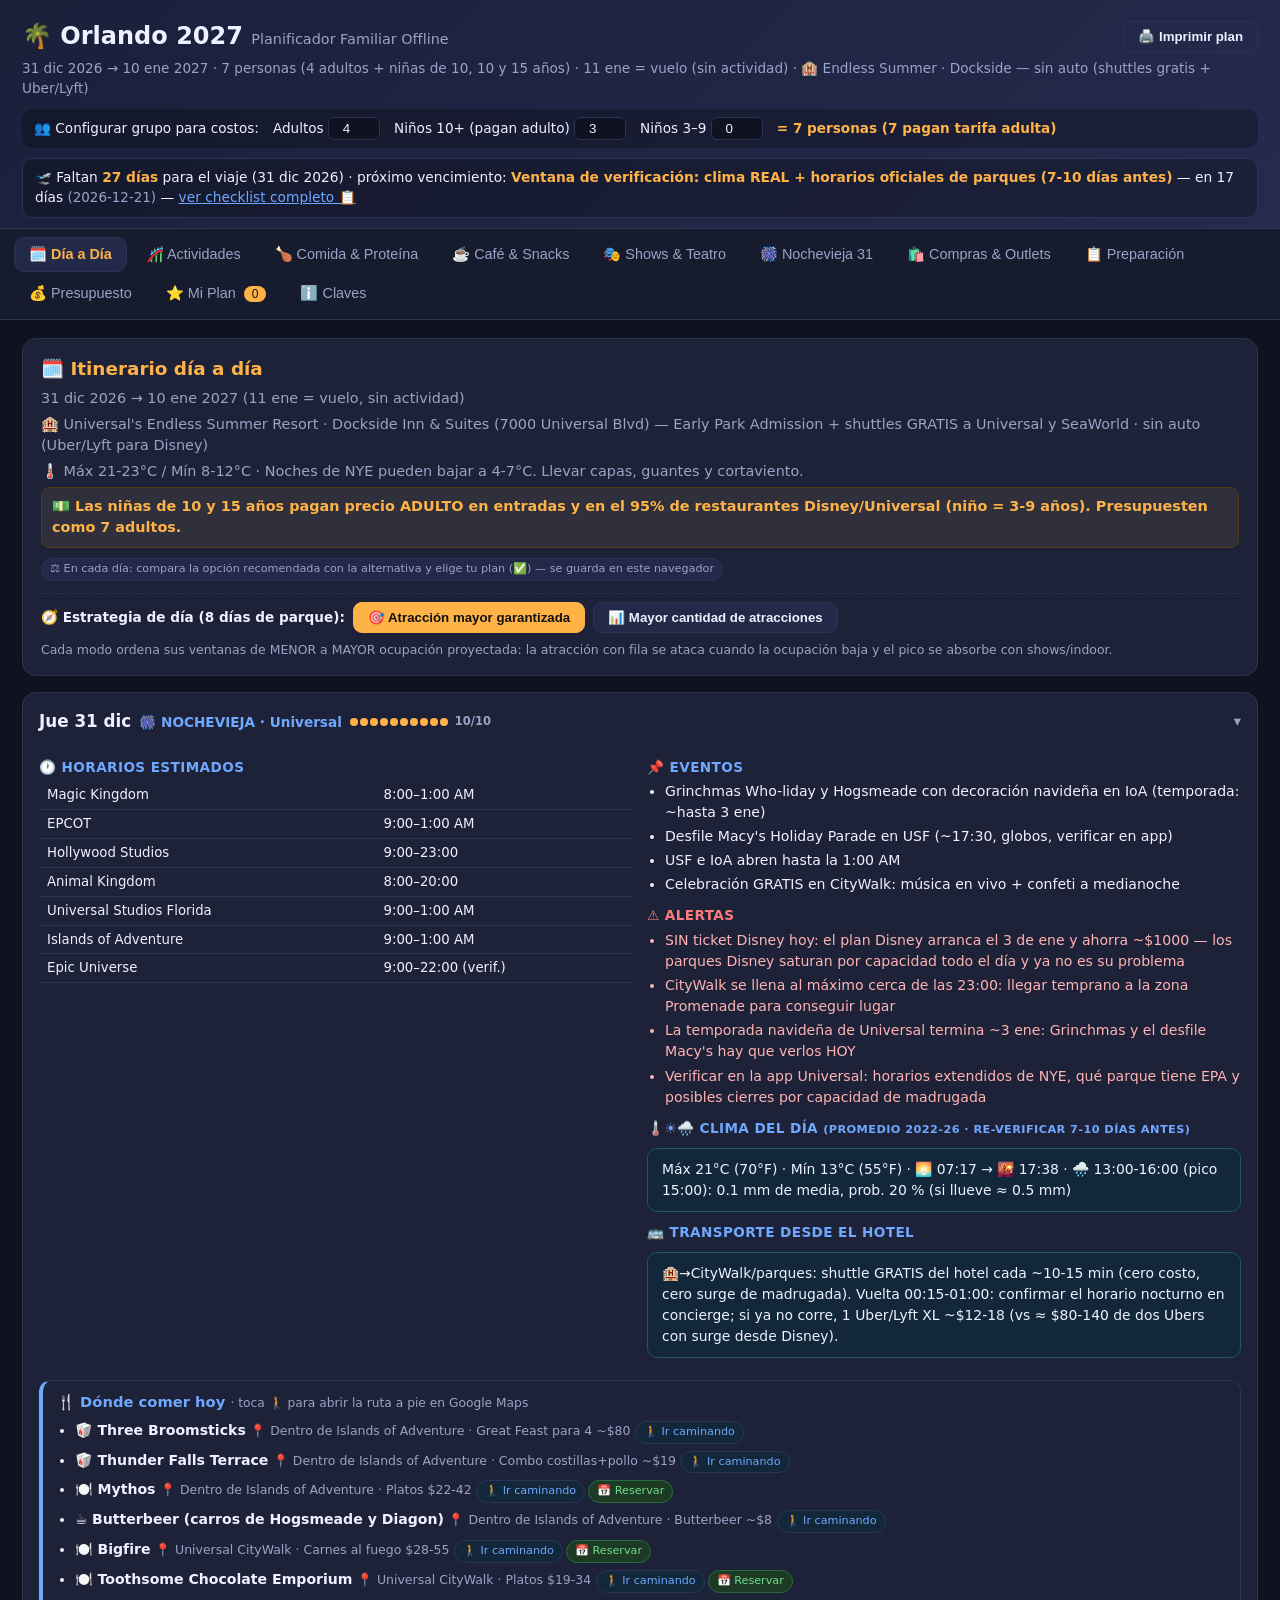
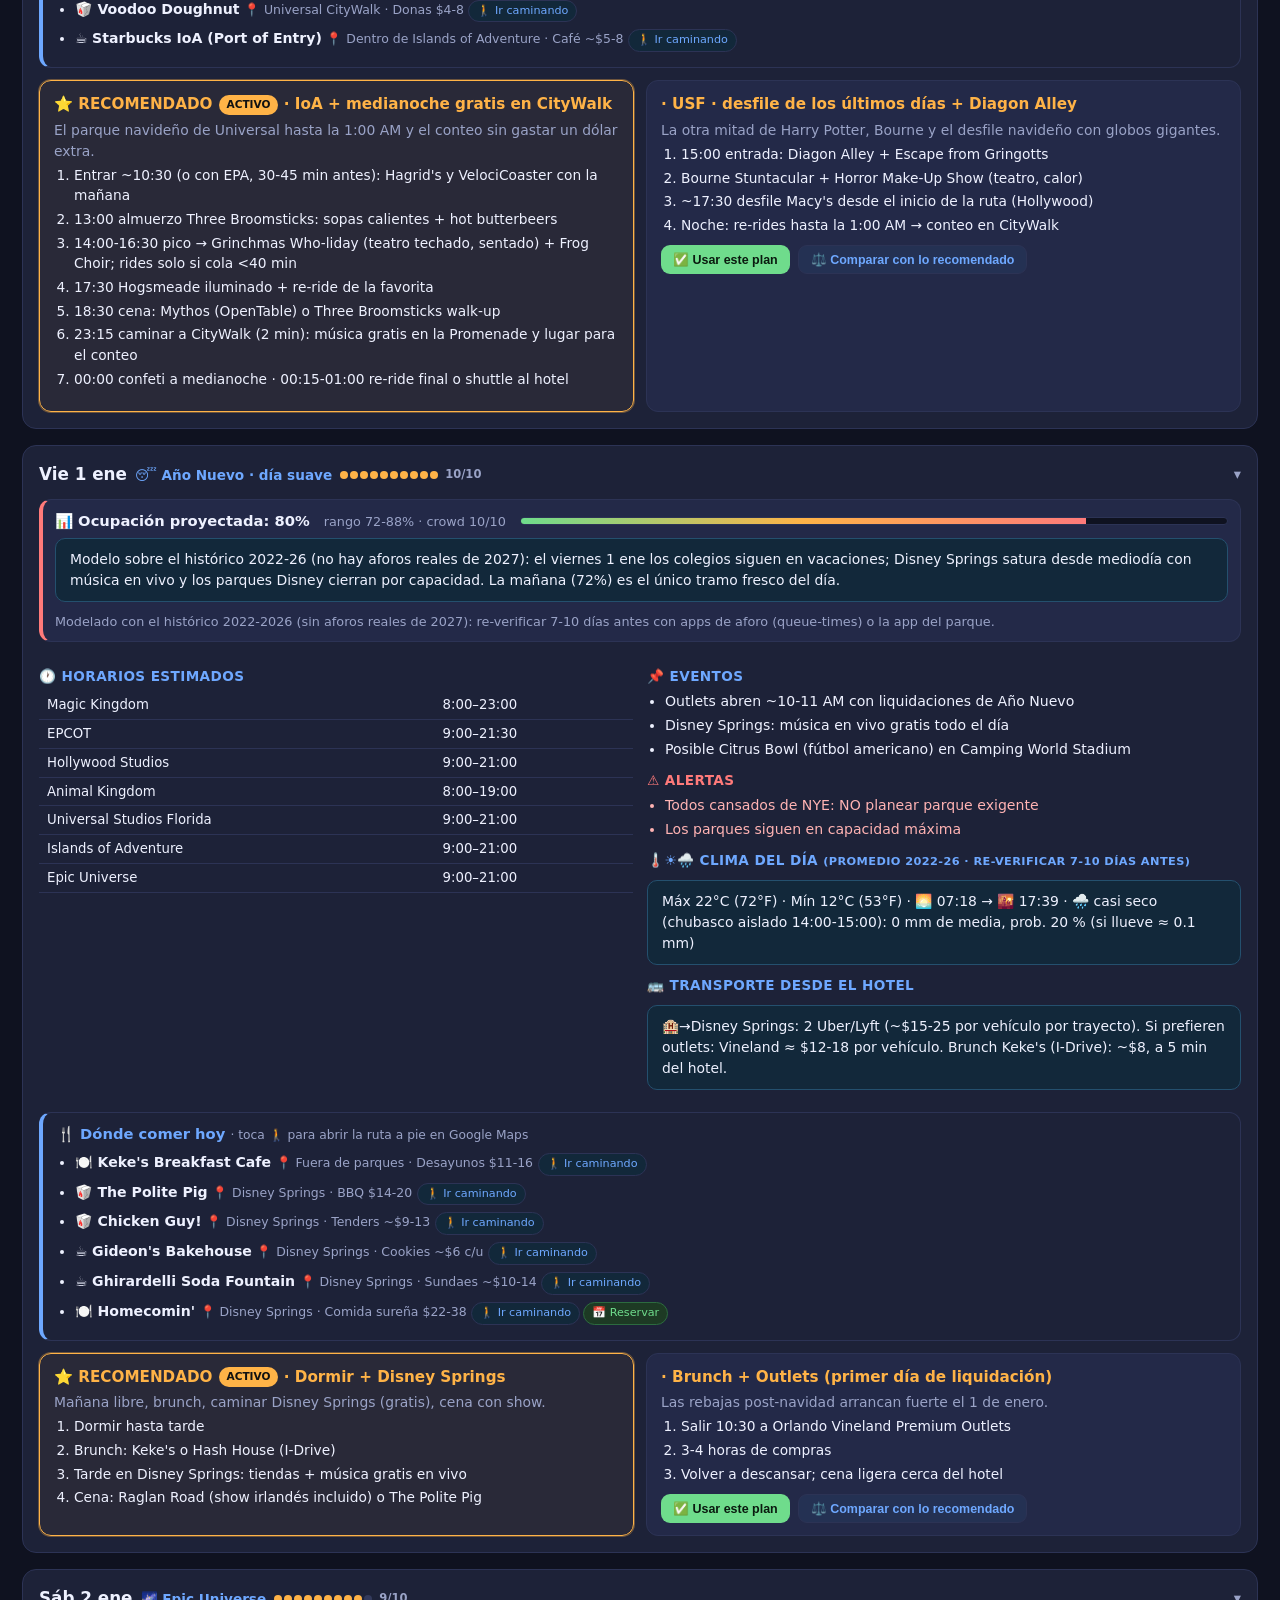
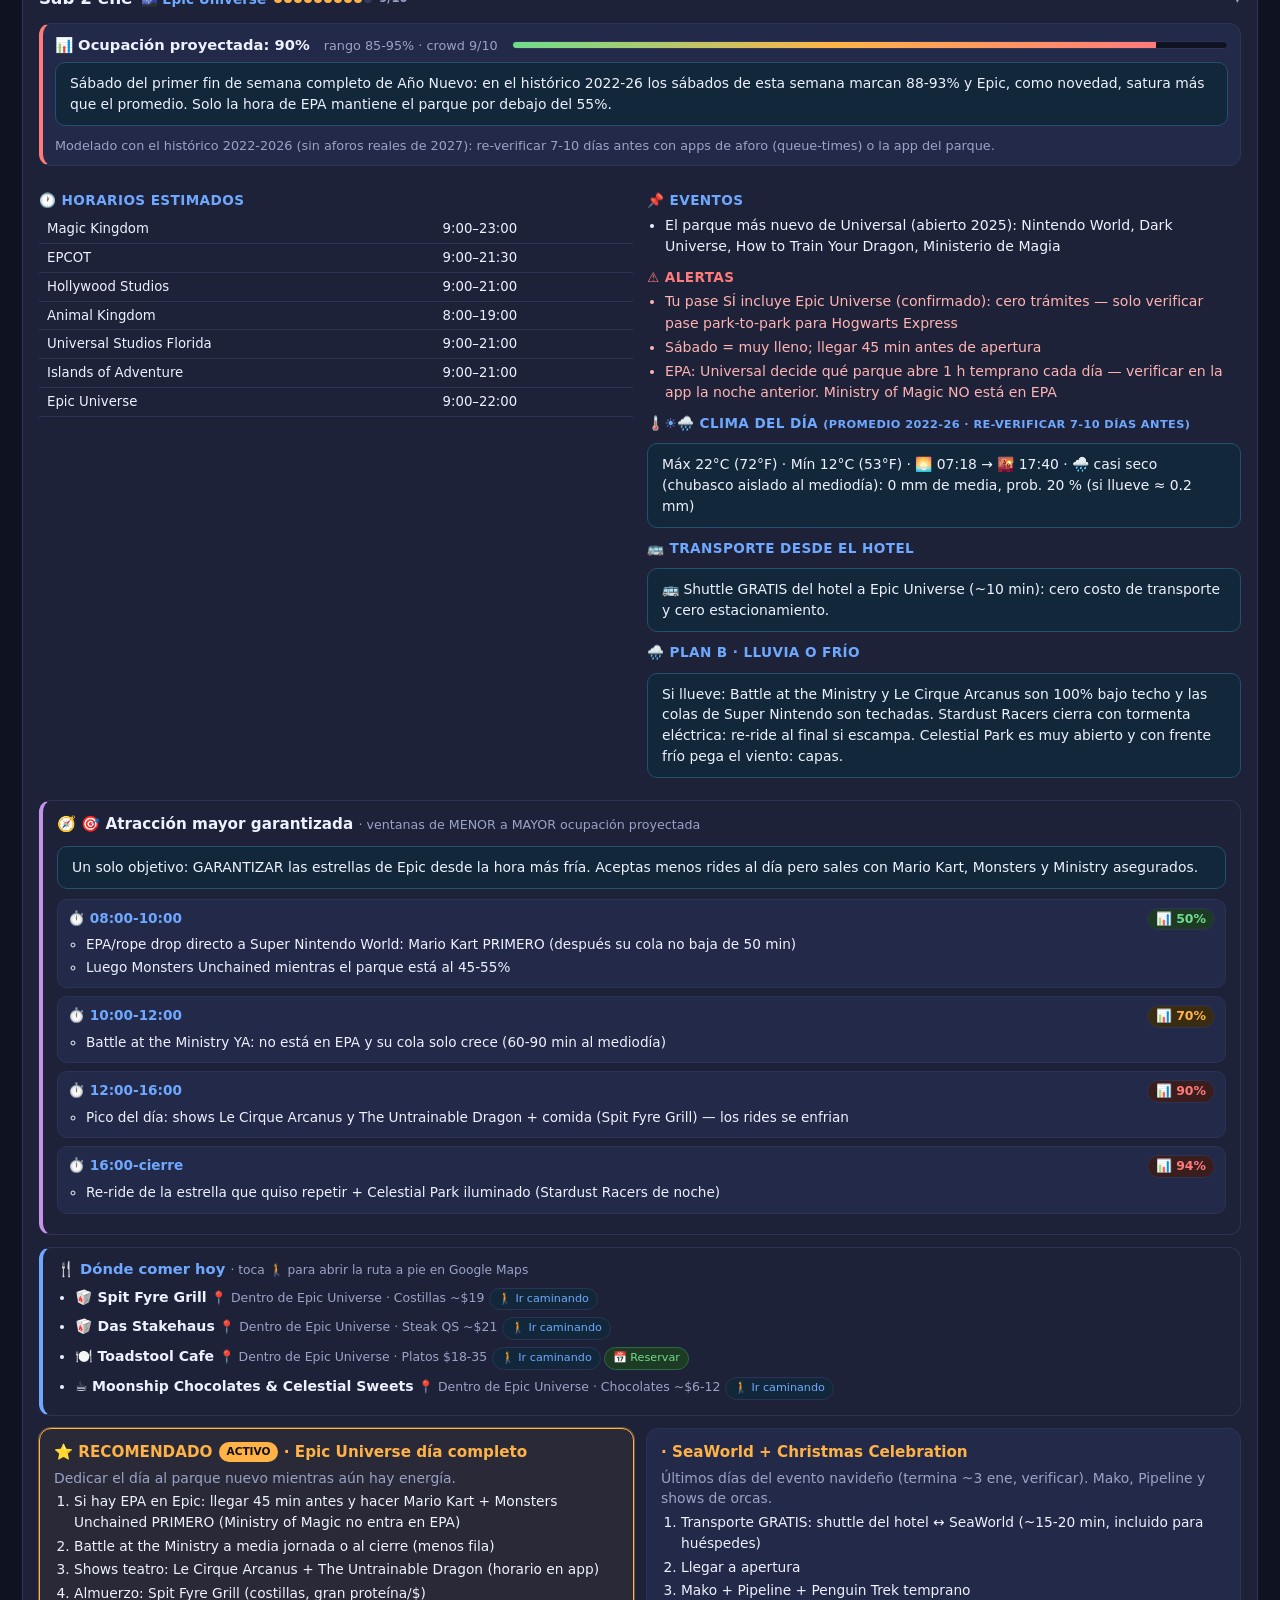
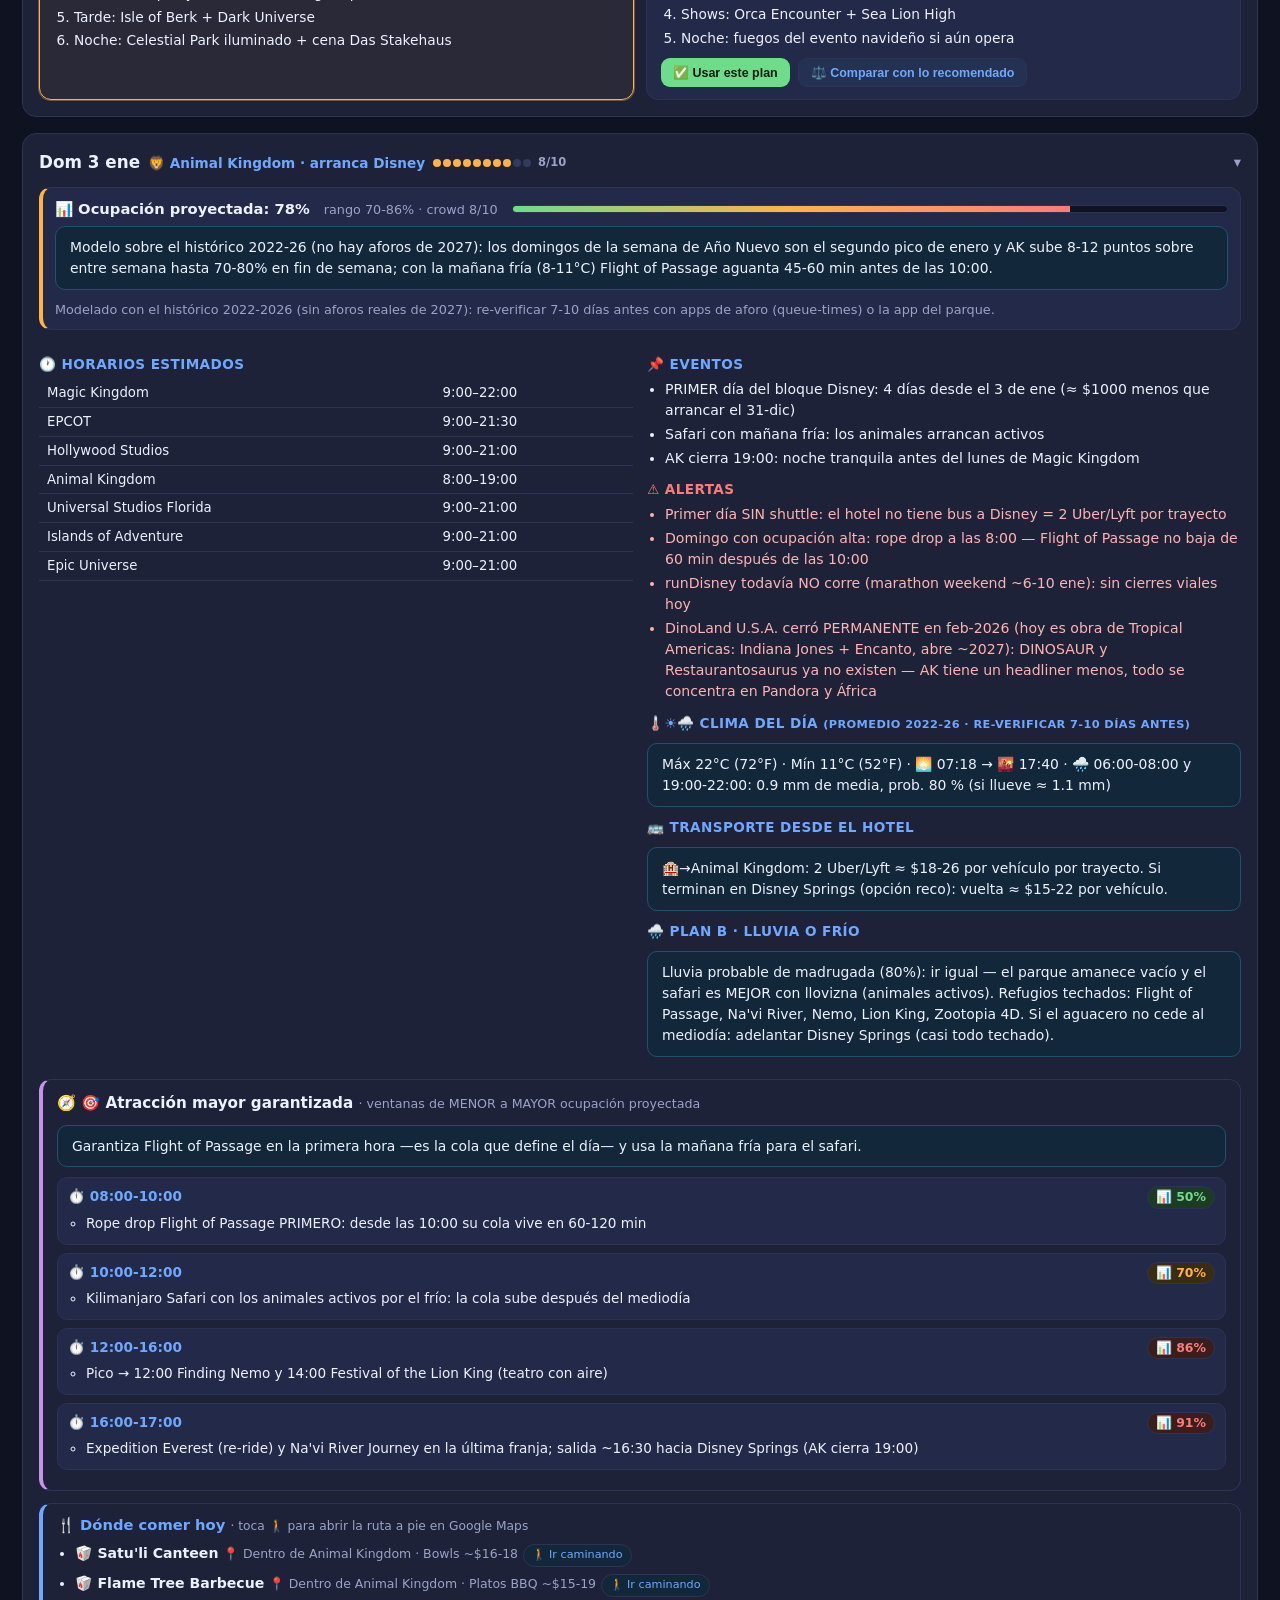
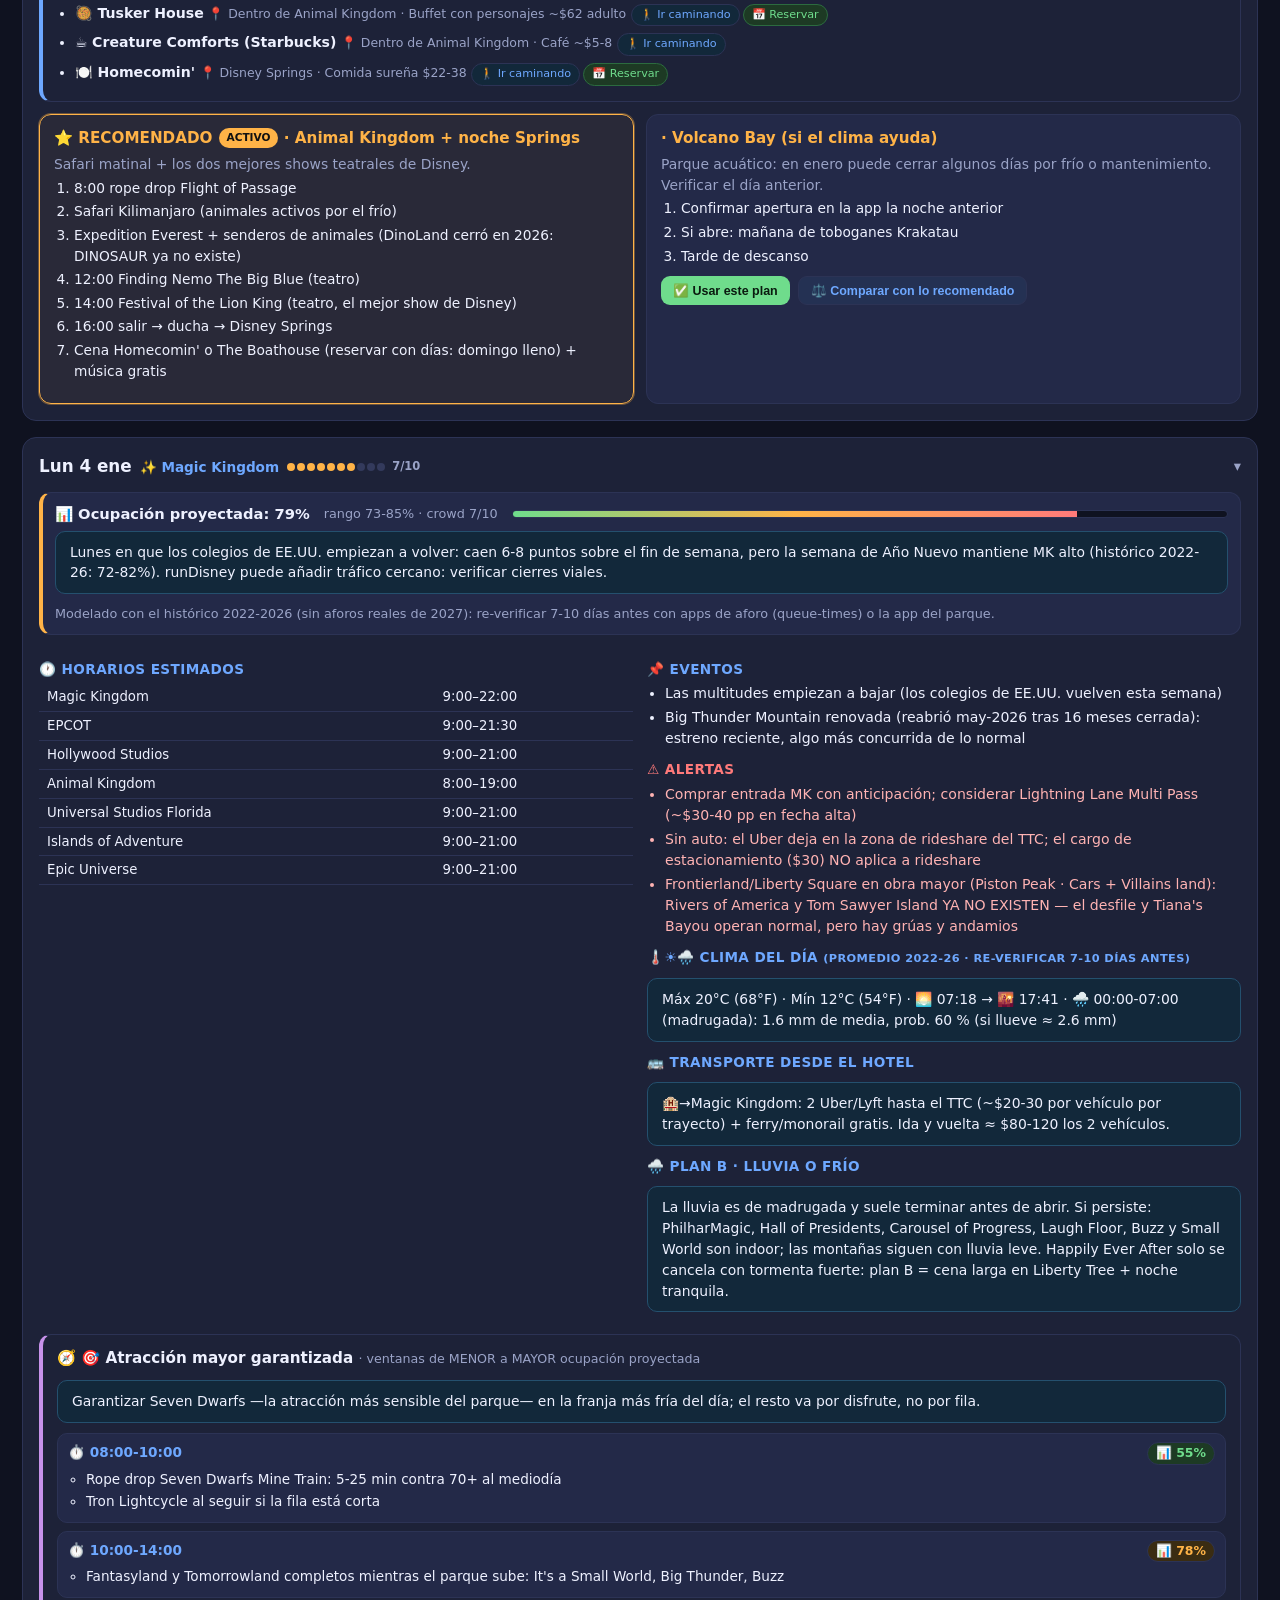
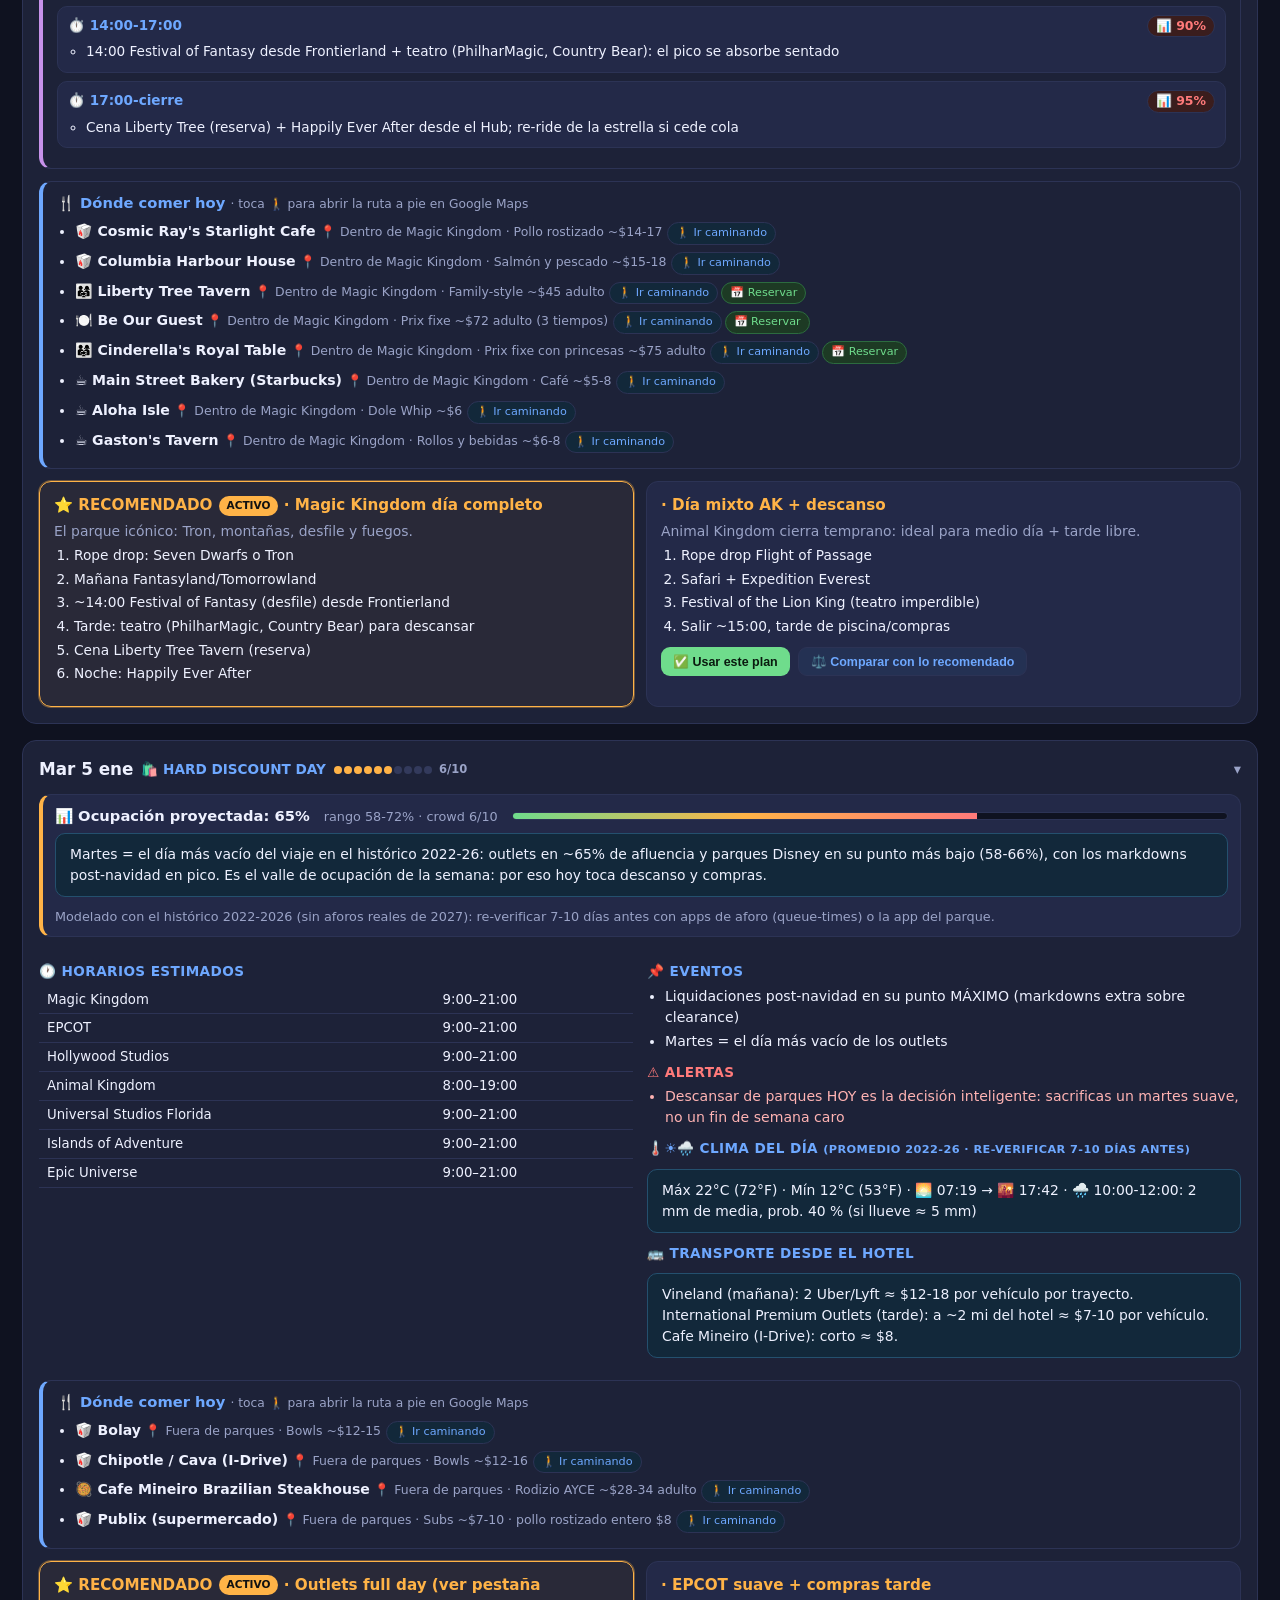
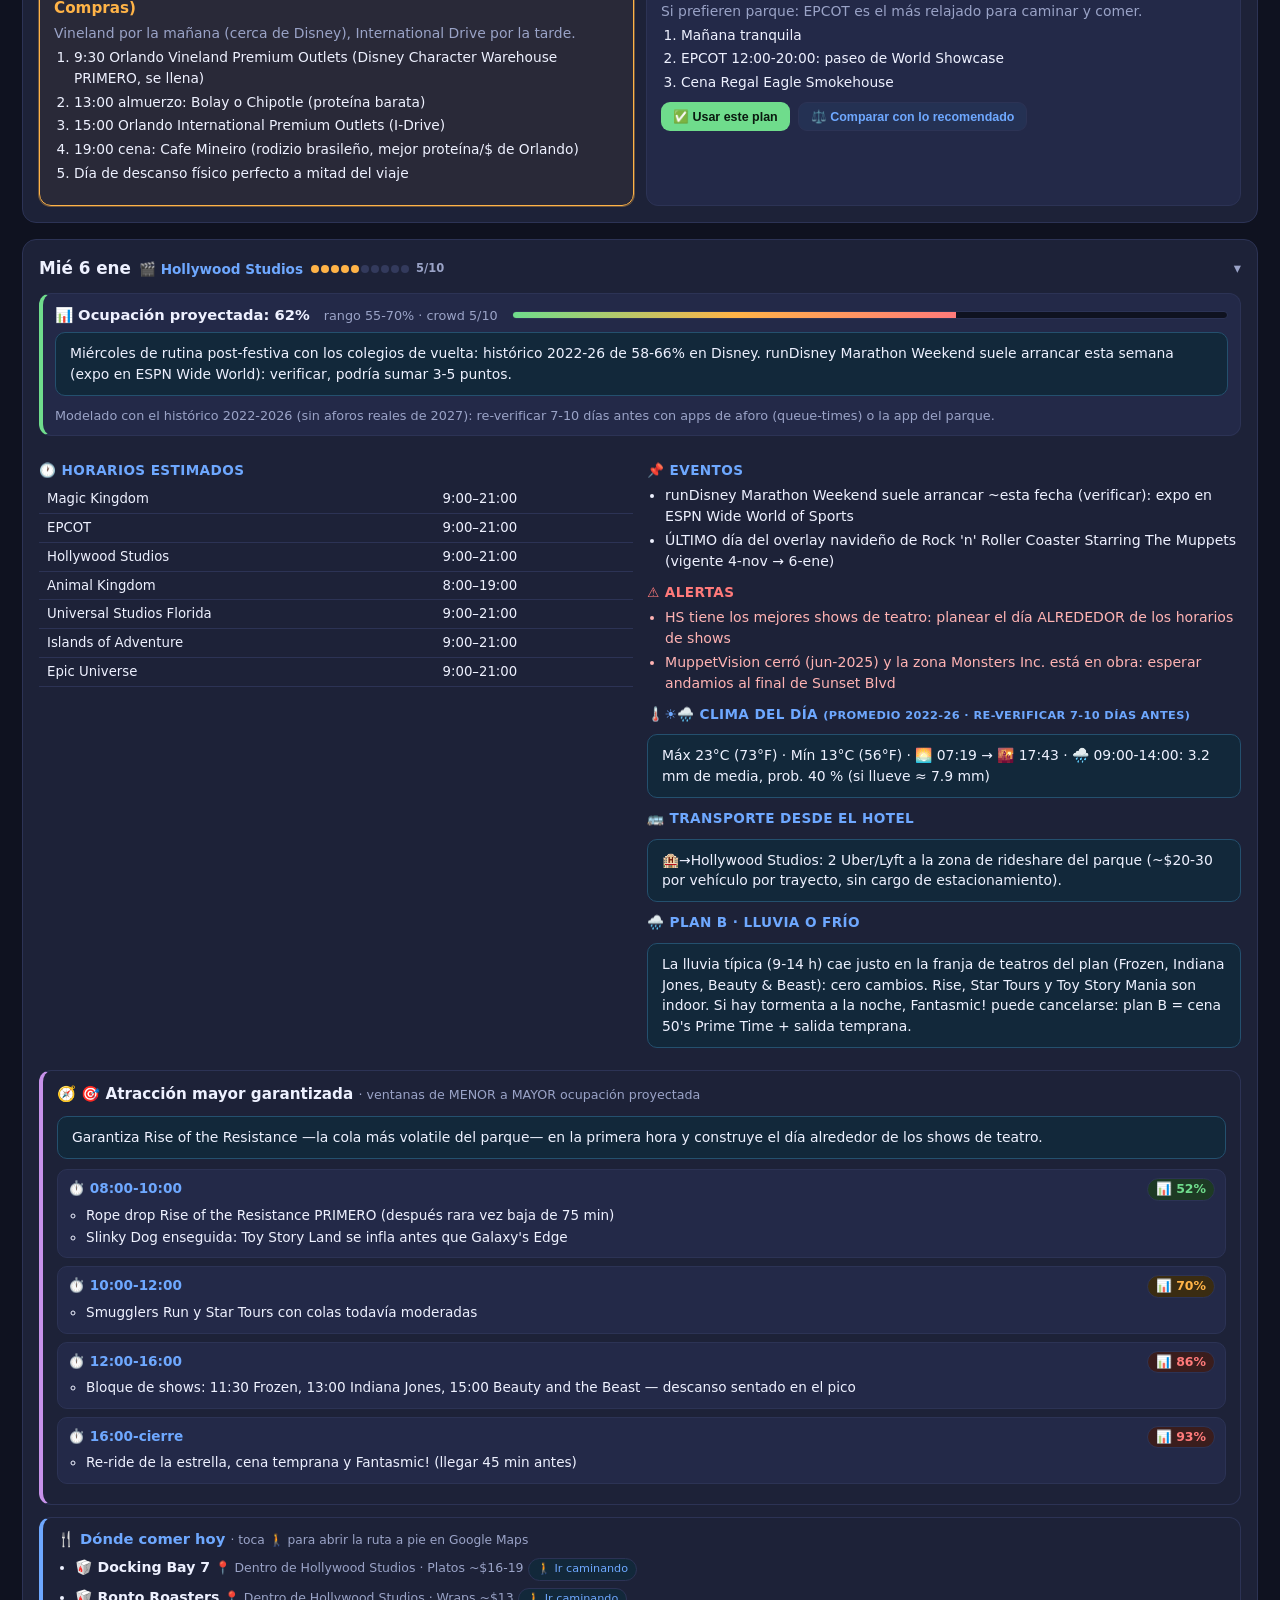
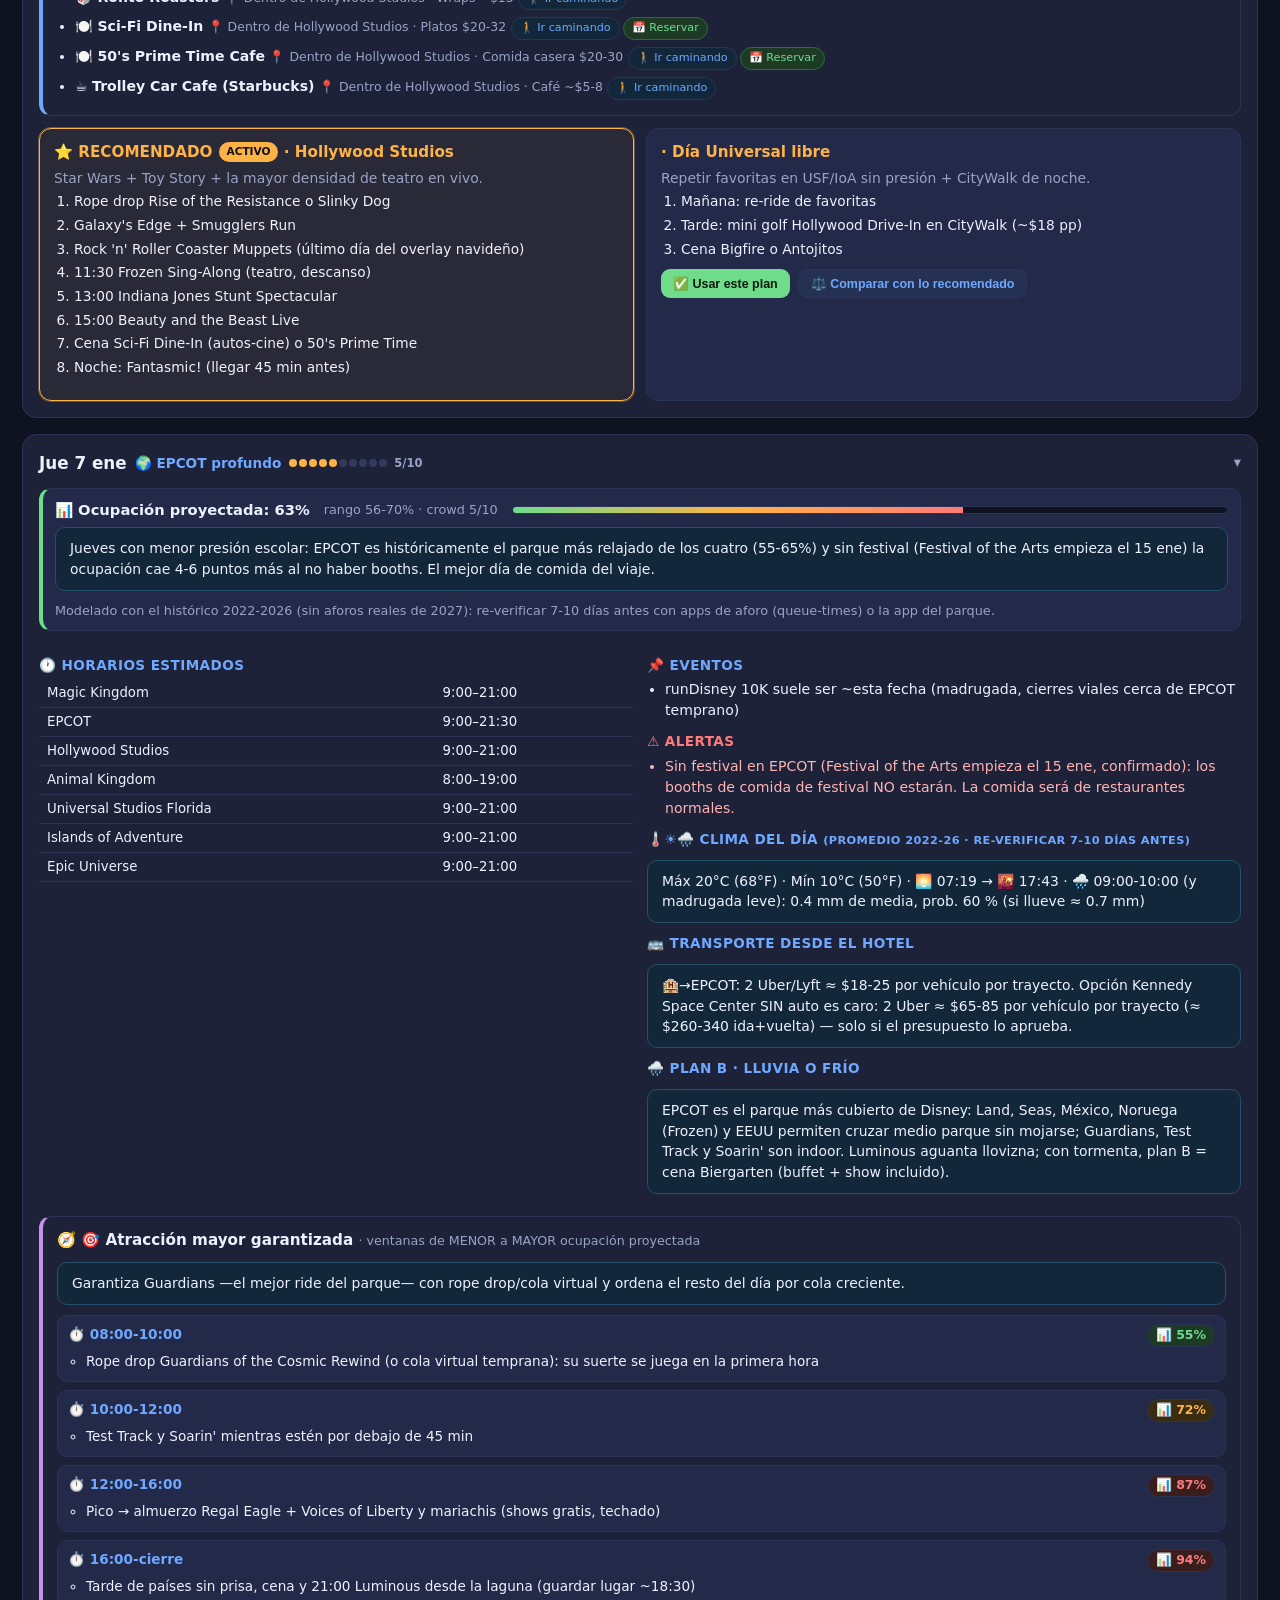
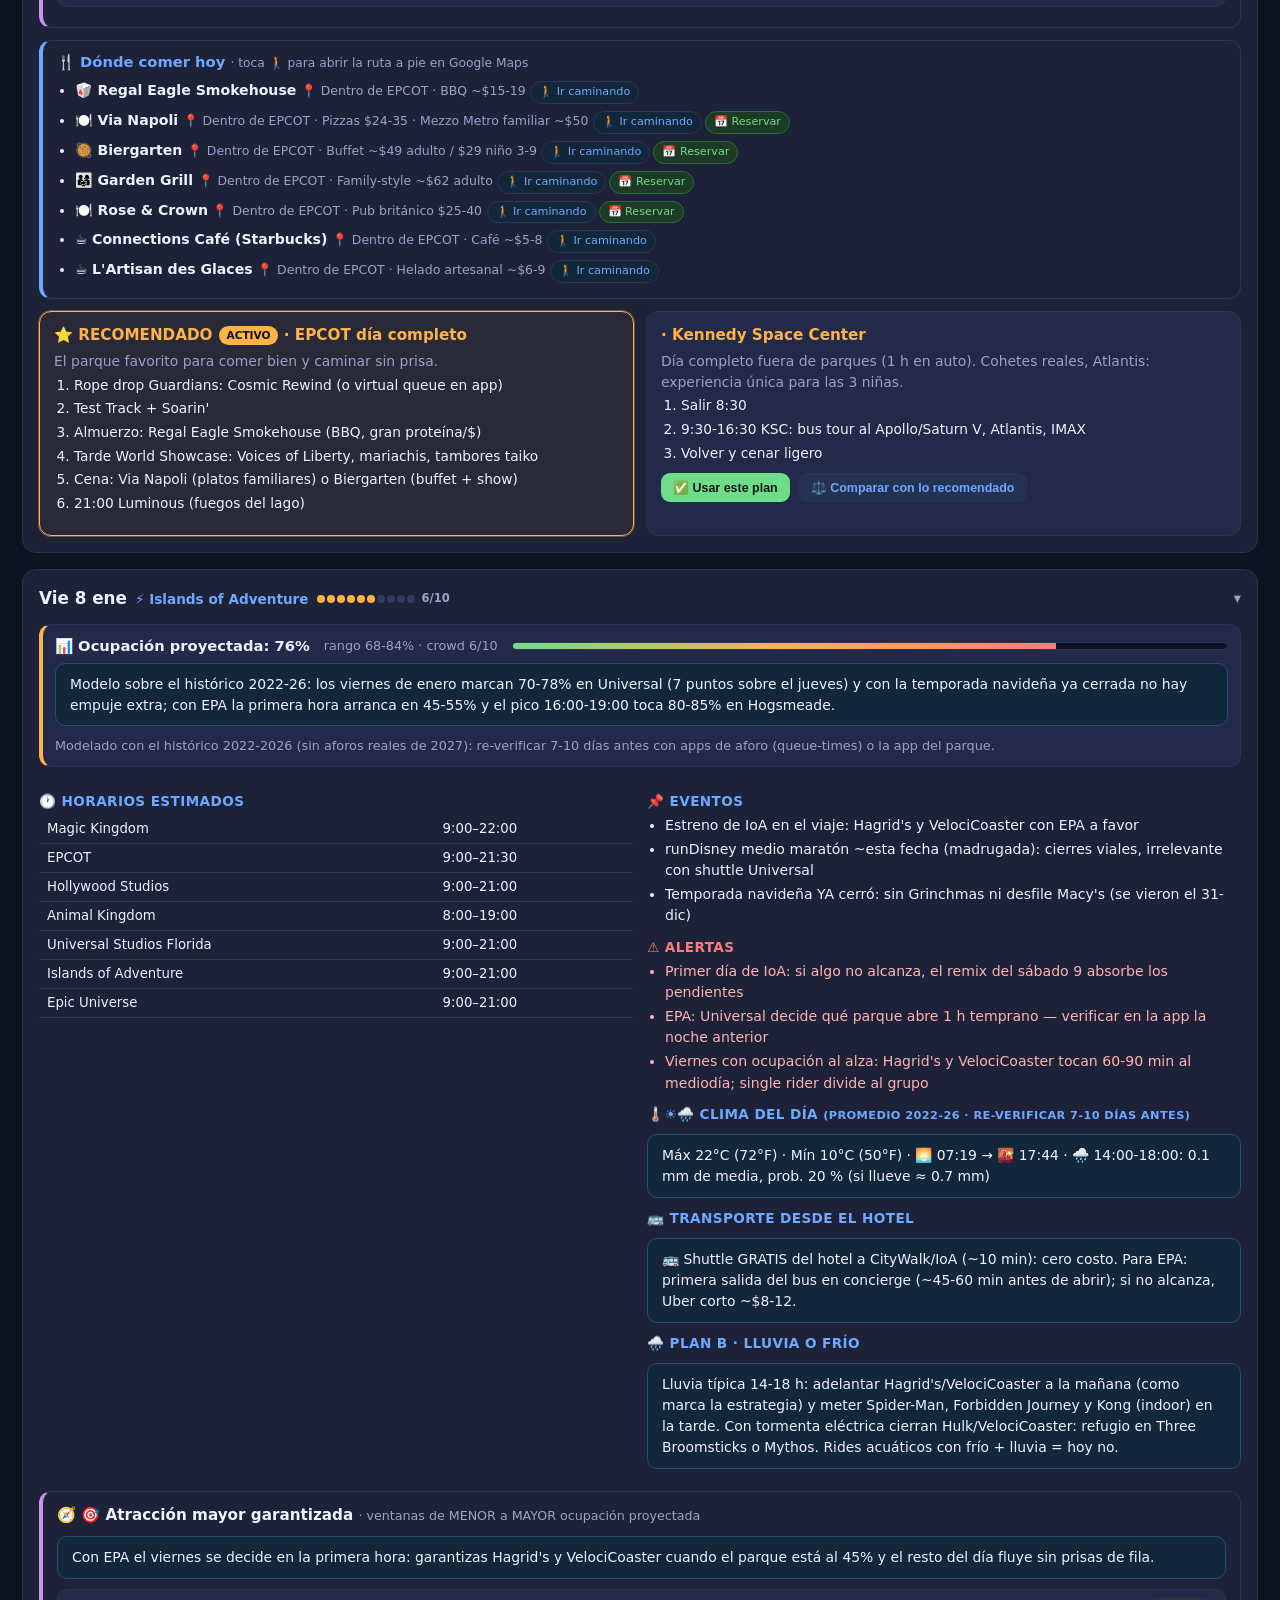
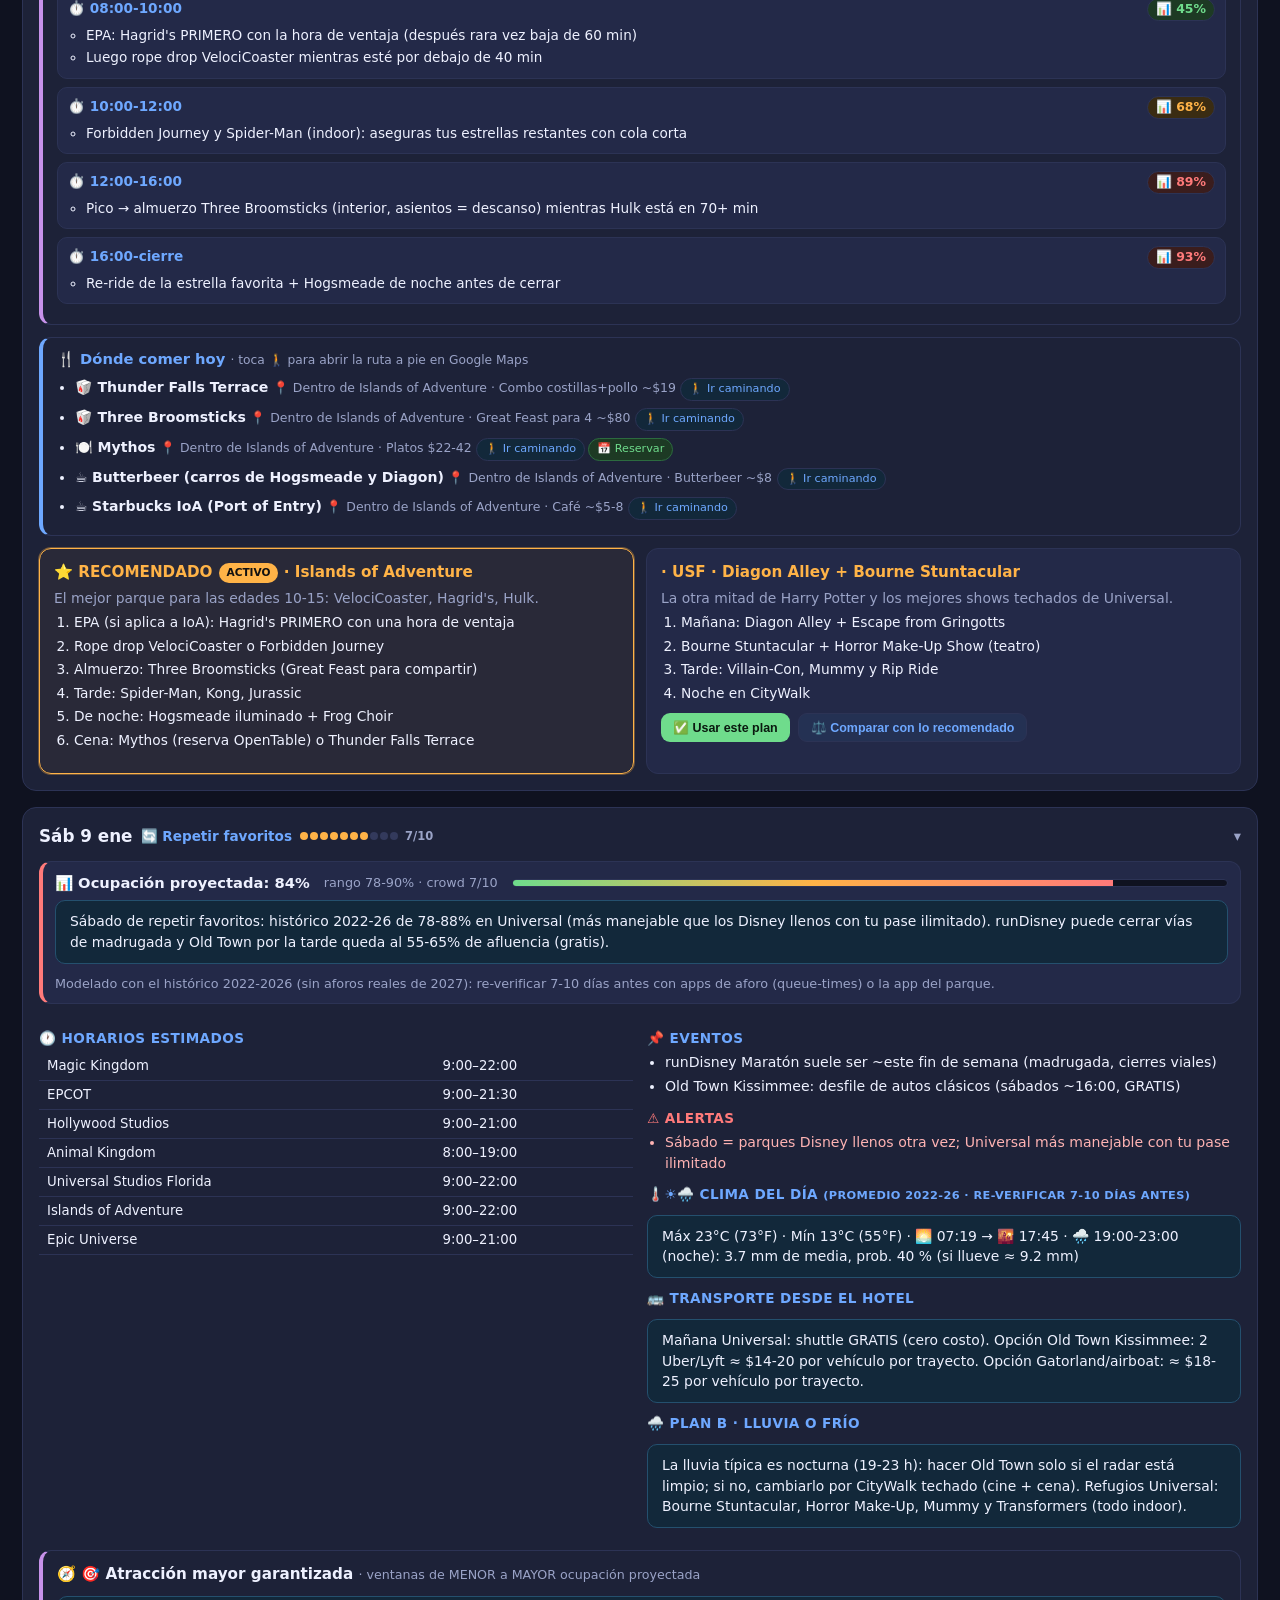
==== commit 8595649b: "v8: experiencia móvil estilo app — bottom nav + hoja Más, chips de filtro, filtros plegables, acorde" ====
--- a/index.html
+++ b/index.html
@@ -37,7 +37,7 @@
   <button class="tab" data-tab="compras">🛍️ Compras & Outlets</button>
   <button class="tab" data-tab="prep">📋 Preparación</button>
   <button class="tab" data-tab="presupuesto">💰 Presupuesto</button>
-  <button class="tab" data-tab="miplan">⭐ Mi Plan <span id="plan-count" class="badge">0</span></button>
+  <button class="tab" data-tab="miplan">⭐ Mi Plan <span id="plan-count" class="badge plan-n">0</span></button>
   <button class="tab" data-tab="info">ℹ️ Claves</button>
 </nav>
 
@@ -59,6 +59,39 @@
   <p>⚠️ Precios y horarios son <strong>estimaciones</strong> basadas en patrones históricos (datos a oct-2026). Los horarios exactos de shows y eventos de Nochevieja 2026 se publican ~60 días antes. Verifica en las apps oficiales antes de decidir. Todo funciona 100% offline.</p>
 </footer>
 
+<!-- Navegación inferior estilo app (móvil) -->
+<nav class="mnav" id="mnav" aria-label="Secciones">
+  <button class="mnav-btn active" data-tab="itinerario"><span class="mi">🗓️</span>Día a Día</button>
+  <button class="mnav-btn" data-tab="actividades"><span class="mi">🎢</span>Actividades</button>
+  <button class="mnav-btn" data-tab="comida"><span class="mi">🍗</span>Comida</button>
+  <button class="mnav-btn" data-tab="miplan"><span class="mi">⭐</span>Mi Plan <span class="badge plan-n">0</span></button>
+  <button class="mnav-btn" id="mnav-more"><span class="mi">⋯</span>Más</button>
+</nav>
+
+<!-- Hoja "Más": todas las secciones -->
+<div class="msheet" id="msheet" hidden>
+  <div class="msheet-back" data-sheet-close></div>
+  <div class="msheet-panel" role="dialog" aria-modal="true" aria-label="Todas las secciones">
+    <div class="msheet-head"><strong>📑 Todas las secciones</strong><button class="btn btn-ghost btn-xs" data-sheet-close aria-label="Cerrar">✕</button></div>
+    <div class="msheet-grid">
+      <button class="msheet-item" data-tab="itinerario">🗓️ Día a Día</button>
+      <button class="msheet-item" data-tab="actividades">🎢 Actividades</button>
+      <button class="msheet-item" data-tab="comida">🍗 Comida</button>
+      <button class="msheet-item" data-tab="snacks">☕ Café & Snacks</button>
+      <button class="msheet-item" data-tab="shows">🎭 Shows</button>
+      <button class="msheet-item" data-tab="nye">🎆 Nochevieja</button>
+      <button class="msheet-item" data-tab="compras">🛍️ Compras</button>
+      <button class="msheet-item" data-tab="prep">📋 Preparación</button>
+      <button class="msheet-item" data-tab="presupuesto">💰 Presupuesto</button>
+      <button class="msheet-item" data-tab="miplan">⭐ Mi Plan</button>
+      <button class="msheet-item" data-tab="info">ℹ️ Claves</button>
+    </div>
+  </div>
+</div>
+
+<button class="fab-top" id="fab-top" aria-label="Volver arriba">↑</button>
+
+
 <script src="data.js"></script>
 <script src="app.js"></script>
 <script>
--- a/styles.css
+++ b/styles.css
@@ -267,3 +267,83 @@
 
 @media print{.snack-bar,.qparks{display:none!important}}
 
+/* ====== v8: experiencia móvil estilo app (bottom nav · chips · sheet · FAB) ====== */
+body{-webkit-tap-highlight-color:transparent;overscroll-behavior-y:none}
+.f-tools{display:flex;gap:8px;align-items:center;flex:1 1 100%;flex-wrap:wrap}
+.f-tools input[type=search]{flex:1 1 auto;min-width:0}
+.f-adv{display:contents}
+.fab-top{position:fixed;right:18px;bottom:22px;width:46px;height:46px;border-radius:50%;background:var(--accent2);color:#0a0f22;border:none;font-size:1.25rem;font-weight:700;cursor:pointer;box-shadow:0 6px 18px rgba(0,0,0,.45);opacity:0;visibility:hidden;transform:translateY(12px);transition:opacity .2s,transform .2s;z-index:110}
+.fab-top.show{opacity:1;visibility:visible;transform:none}
+.mnav{display:none}
+.msheet{position:fixed;inset:0;z-index:200}
+.msheet[hidden]{display:none}
+.msheet-back{position:absolute;inset:0;background:rgba(5,7,15,.62)}
+.msheet-panel{position:absolute;left:0;right:0;bottom:0;background:var(--bg2);border:1px solid var(--border);border-bottom:0;border-radius:18px 18px 0 0;padding:14px 14px calc(16px + env(safe-area-inset-bottom,0px));box-shadow:0 -10px 30px rgba(0,0,0,.5);max-height:86vh;overflow-y:auto}
+.msheet-head{display:flex;justify-content:space-between;align-items:center;gap:10px;margin-bottom:10px;font-size:.95rem}
+.msheet-grid{display:grid;grid-template-columns:repeat(3,1fr);gap:8px}
+.msheet-item{background:var(--card);border:1px solid var(--border);color:var(--text);border-radius:12px;padding:10px 6px;font-size:.78rem;cursor:pointer;display:flex;flex-direction:column;align-items:center;justify-content:center;gap:5px;min-height:66px;text-align:center}
+.msheet-item:active{background:var(--card2);transform:scale(.97)}
+.msheet-item.active{border-color:var(--accent);color:var(--accent);font-weight:700;background:rgba(255,179,71,.08)}
+.day-chev{margin-left:auto;color:var(--muted);font-size:.9rem;transition:transform .18s ease;flex:0 0 auto}
+.day-card.collapsed .day-chev{transform:rotate(-90deg)}
+.day-card.collapsed>.day-grid,.day-card.collapsed>.strat-box,.day-card.collapsed>.day-food,.day-card.collapsed>.options{display:none}
+
+/* tablets: barra superior de una sola fila con scroll horizontal */
+@media(max-width:999px){
+  .tabs{flex-wrap:nowrap;overflow-x:auto;-webkit-overflow-scrolling:touch;scrollbar-width:none;scroll-snap-type:x proximity}
+  .tabs::-webkit-scrollbar{display:none}
+  .tab{white-space:nowrap;flex:0 0 auto;scroll-snap-align:center}
+}
+/* móvil: navegación inferior, targets táctiles, filtros plegables, safe area */
+@media(max-width:767px){
+  .tabs{display:none}
+  .mnav{display:flex;position:fixed;left:0;right:0;bottom:0;background:rgba(23,27,46,.97);-webkit-backdrop-filter:blur(10px);backdrop-filter:blur(10px);border-top:1px solid var(--border);z-index:120;padding-bottom:env(safe-area-inset-bottom,0px);box-shadow:0 -6px 20px rgba(0,0,0,.45)}
+  .mnav-btn{flex:1 1 0;min-width:0;background:none;border:0;border-top:3px solid transparent;color:var(--muted);font-size:.66rem;padding:7px 2px 5px;cursor:pointer;display:flex;flex-direction:column;align-items:center;gap:3px;min-height:56px;position:relative;line-height:1.15}
+  .mnav-btn .mi{font-size:1.15rem;line-height:1}
+  .mnav-btn.active{color:var(--accent);border-top-color:var(--accent);font-weight:700}
+  .mnav-btn .badge{position:absolute;top:3px;right:calc(50% - 26px);margin:0;padding:0 5px;font-size:.6rem}
+  .app-header{padding:12px 14px 8px}
+  h1{font-size:1.16rem}
+  .subtitle{display:block;font-size:.76rem}
+  .header-meta{font-size:.72rem}
+  .header-top .btn{min-height:40px}
+  .group-config{gap:6px 10px;padding:7px 9px;font-size:.78rem;margin-top:8px}
+  .group-config input{width:56px;padding:7px 4px;min-height:40px;font-size:16px}
+  .countdown{font-size:.78rem;padding:7px 10px}
+  main{padding:12px 12px 122px}
+  .app-footer{padding:18px 14px 118px;font-size:.74rem}
+  input,select,textarea{font-size:16px}
+  .filter-bar{position:sticky;top:0;z-index:45;margin:0 -12px 14px;padding:10px 12px;border-left:0;border-right:0;border-top:0;border-radius:0 0 14px 14px}
+  .filter-bar .f-adv{display:none}
+  .filter-bar.open .f-adv{display:contents}
+  .filter-bar label{flex:1 1 calc(50% - 5px);flex-direction:column;align-items:stretch;gap:3px;white-space:normal;font-size:.78rem}
+  .filter-bar label.chk{flex-direction:row;align-items:center;gap:8px}
+  .filter-bar select,.filter-bar input,.filter-bar input[type=search]{width:100%;min-height:44px;font-size:16px}
+  .qparks{flex-wrap:nowrap;overflow-x:auto;-webkit-overflow-scrolling:touch;scrollbar-width:none;padding-bottom:2px}
+  .qparks::-webkit-scrollbar{display:none}
+  .qchip{flex:0 0 auto;min-height:38px;padding:7px 14px;font-size:.8rem;white-space:nowrap}
+  .qp-label{display:none}
+  .btn{min-height:44px;padding:10px 16px;font-size:.88rem}
+  .btn-xs{min-height:38px;padding:7px 12px;font-size:.8rem}
+  .btn-plan{min-height:40px;padding:9px 14px;font-size:.84rem}
+  .btn-pick,.btn-cmp,.btn-strat{min-height:44px}
+  .chip{font-size:.76rem;padding:4px 10px}
+  a.chip{display:inline-flex;align-items:center;min-height:40px;padding:8px 13px;font-size:.82rem;margin:3px 4px 3px 0}
+  .chk-row{min-height:50px;align-items:center;padding:9px 12px}
+  .save-toggle{min-height:44px;white-space:normal}
+  table.timeline,.mini-table,table.data{display:block;overflow-x:auto;max-width:100%;-webkit-overflow-scrolling:touch}
+  .total-bar{bottom:calc(66px + env(safe-area-inset-bottom,0px));padding:12px 14px;font-size:.88rem}
+  .intro-card{padding:13px 14px}
+  .card{padding:14px}
+  .options{grid-template-columns:1fr}
+  .count{font-size:.78rem}
+  .fab-top{bottom:calc(76px + env(safe-area-inset-bottom,0px));right:14px;width:44px;height:44px}
+}
+@media(min-width:768px){[data-ftoggle]{display:none}}
+@media print{
+  .mnav,.msheet,.fab-top{display:none!important}
+  main{padding-bottom:0}
+}
+
+
+
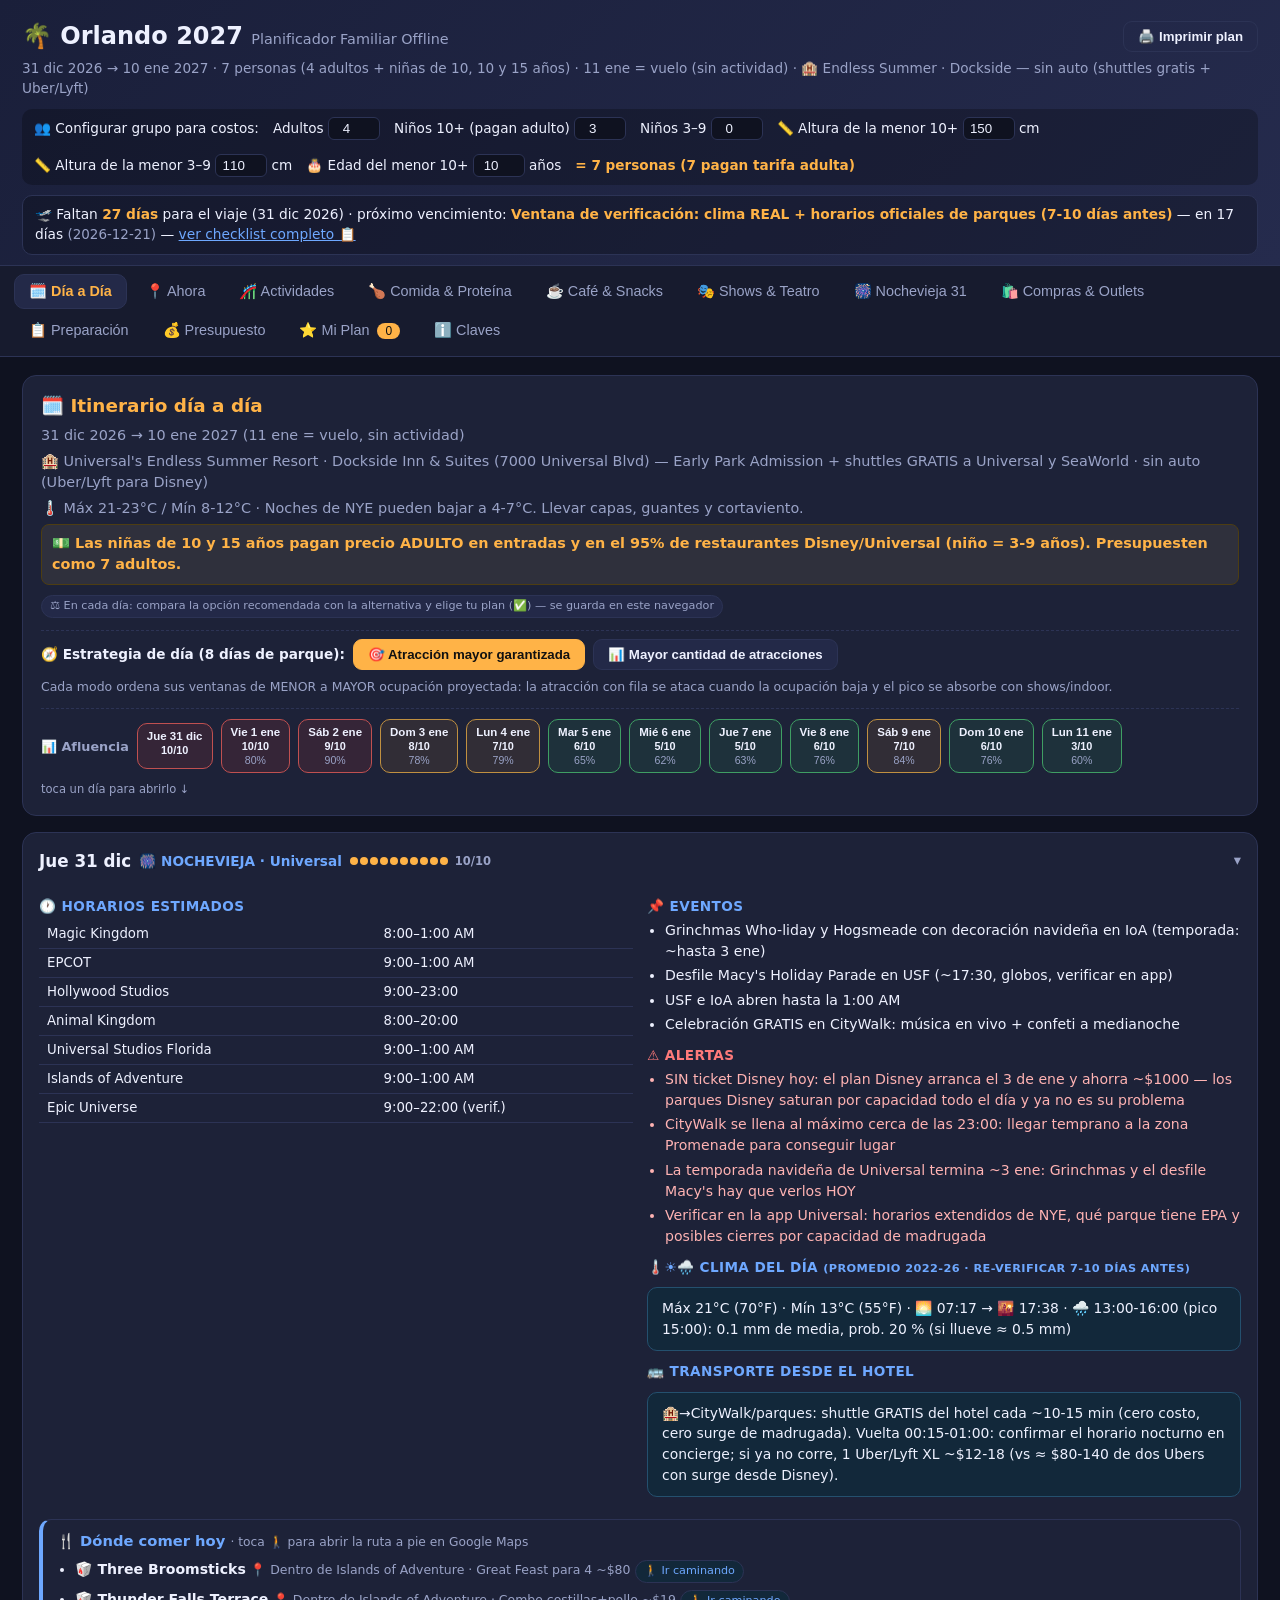
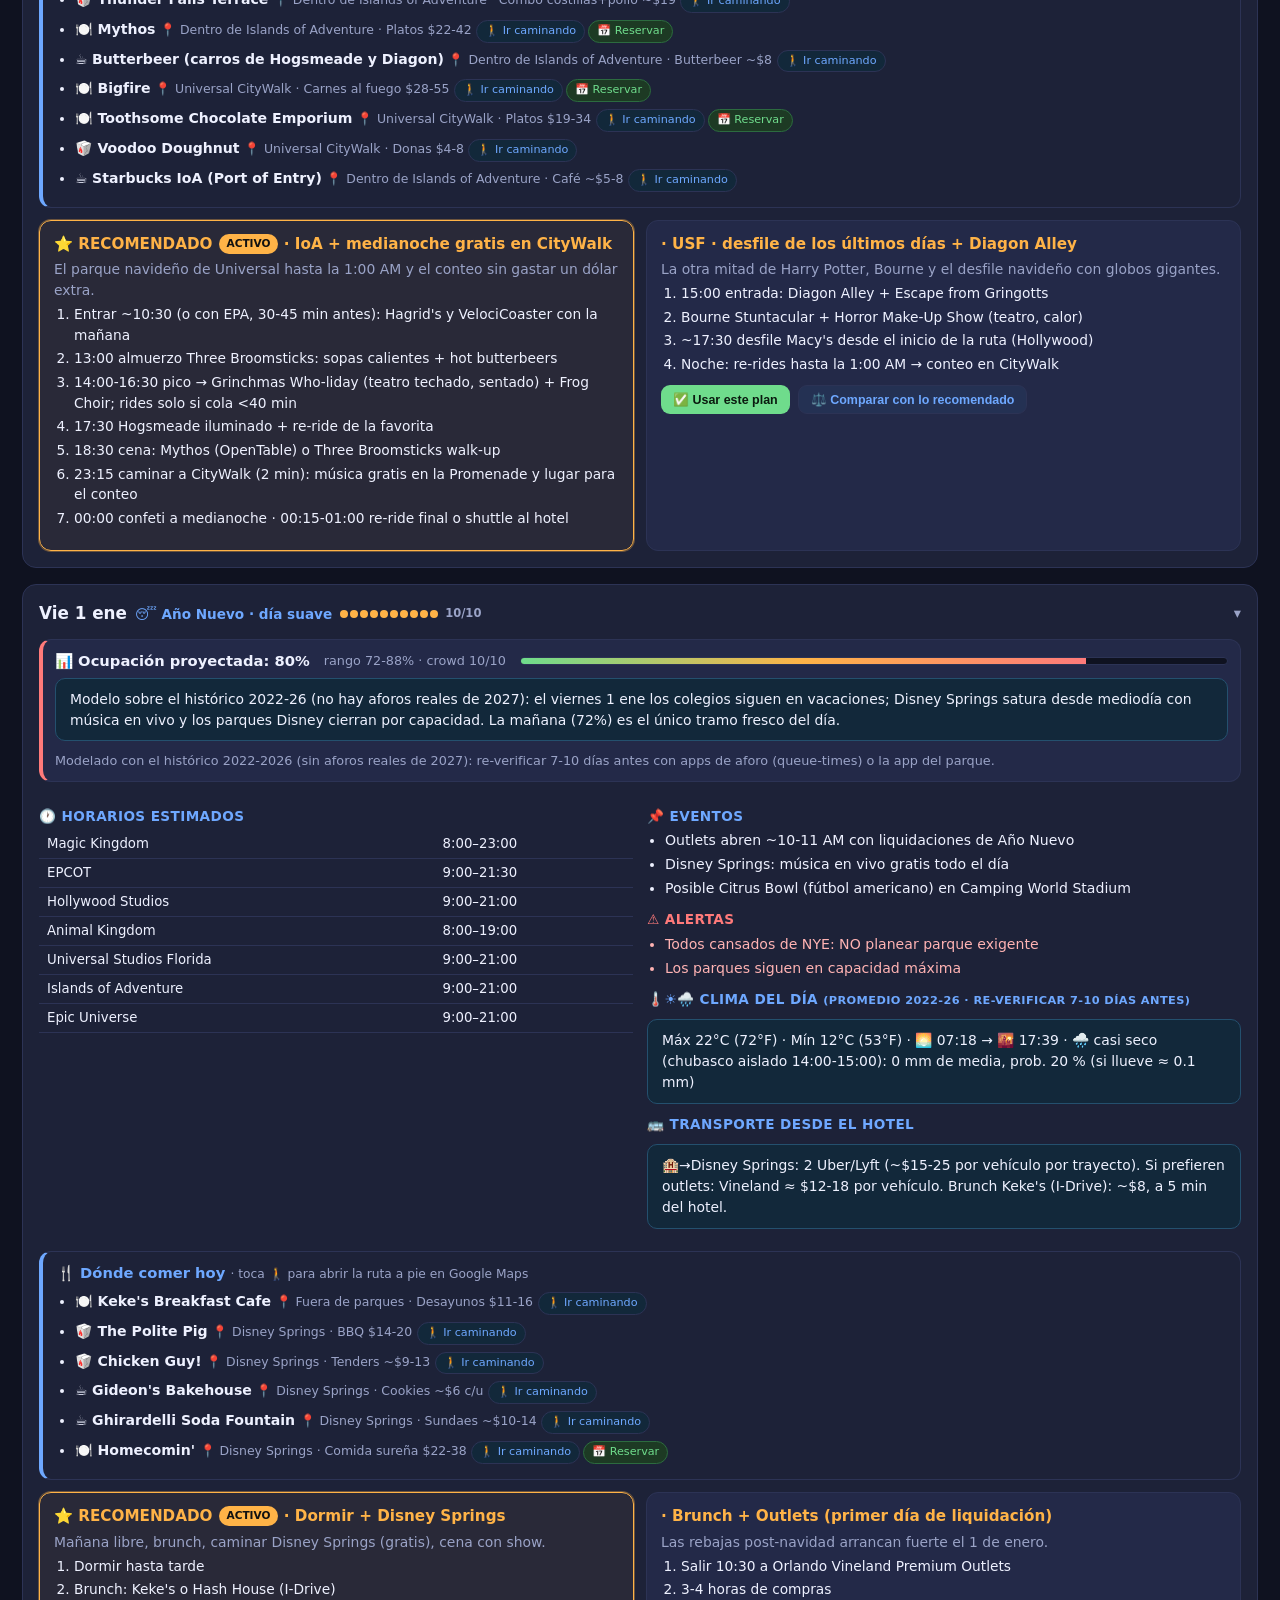
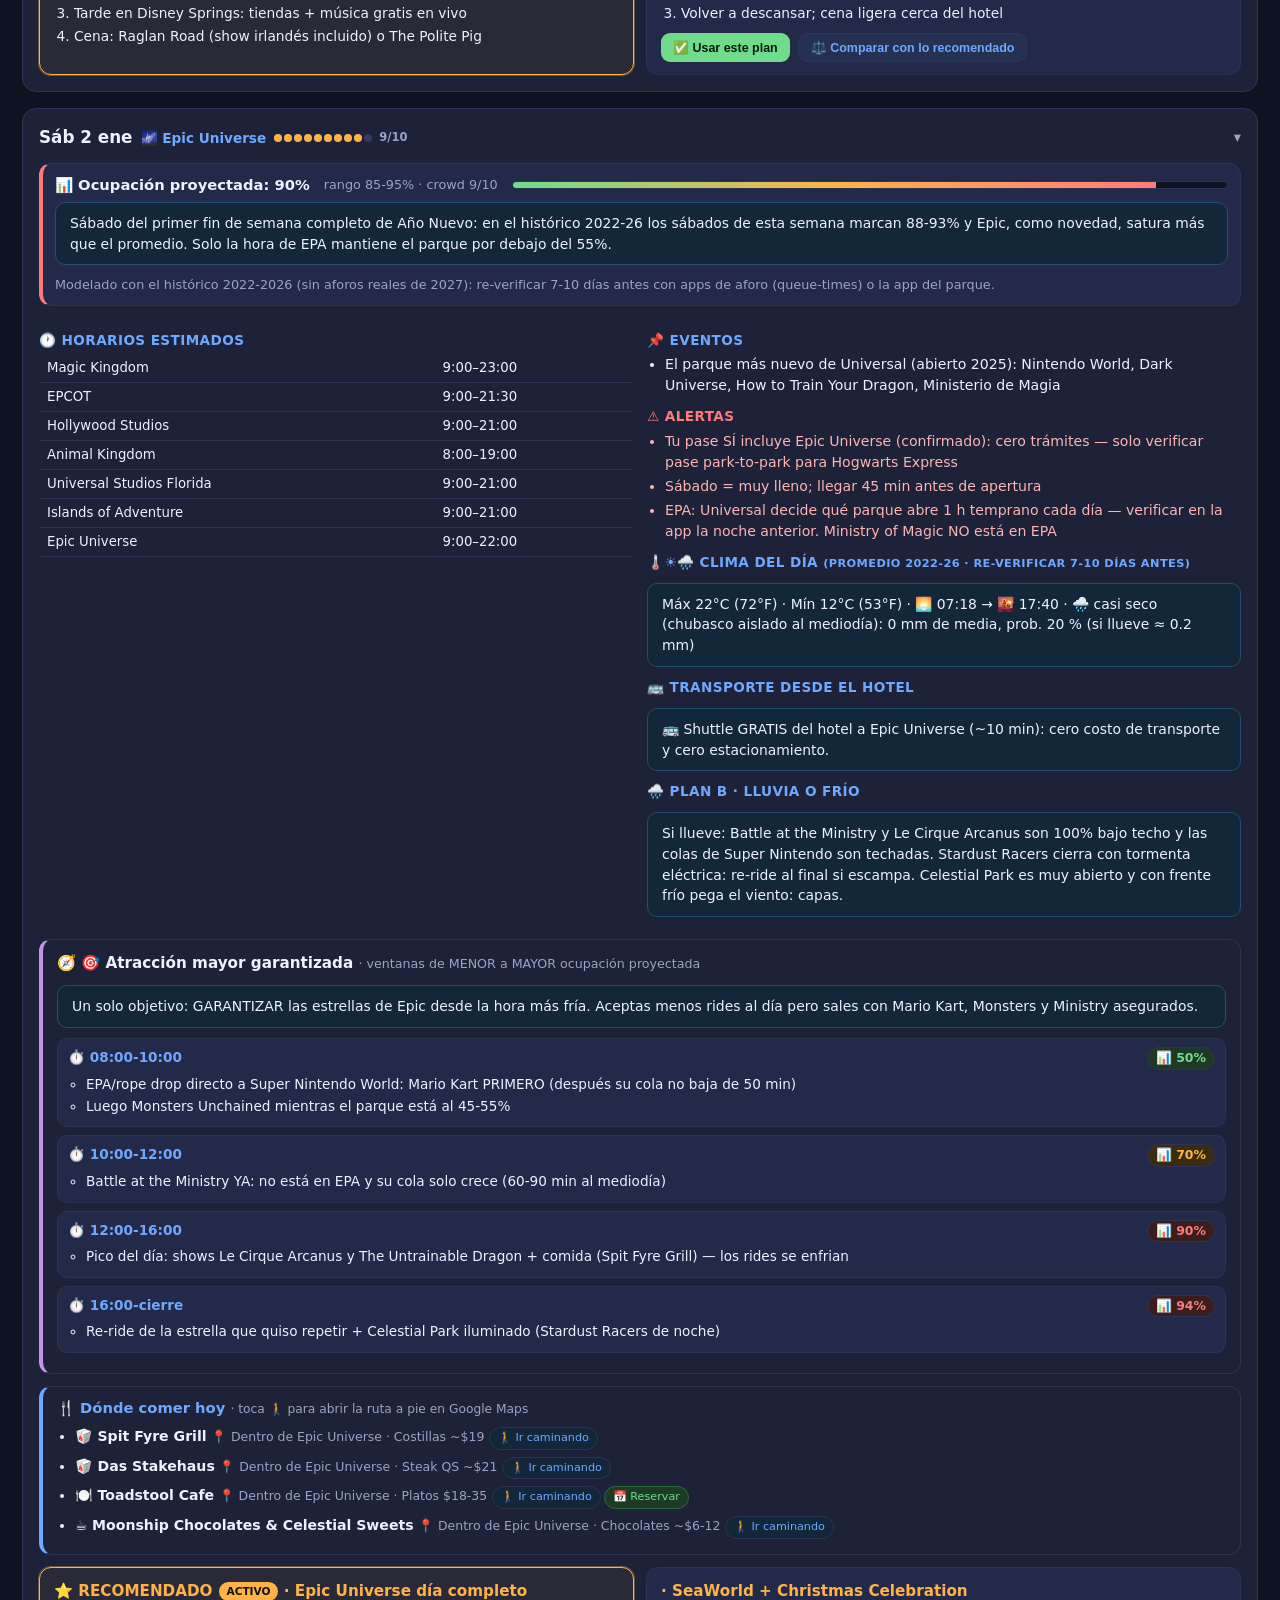
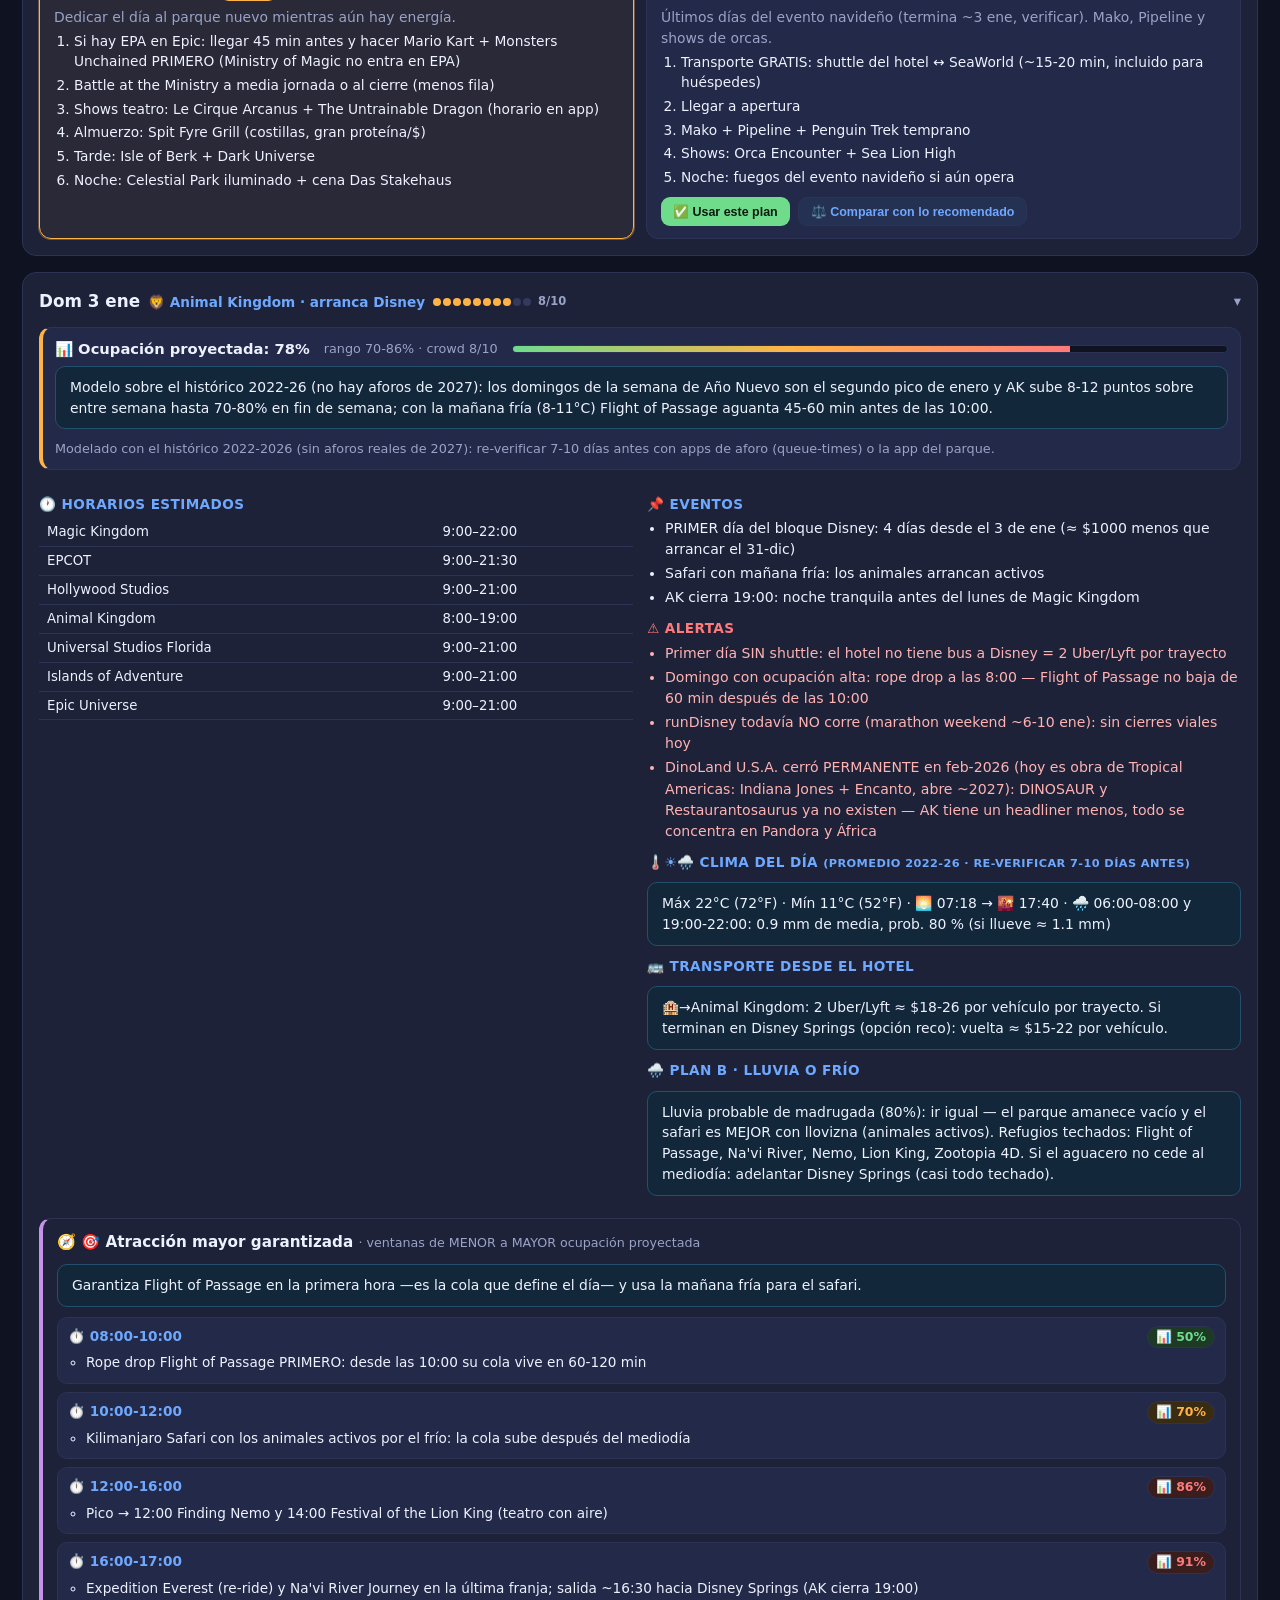
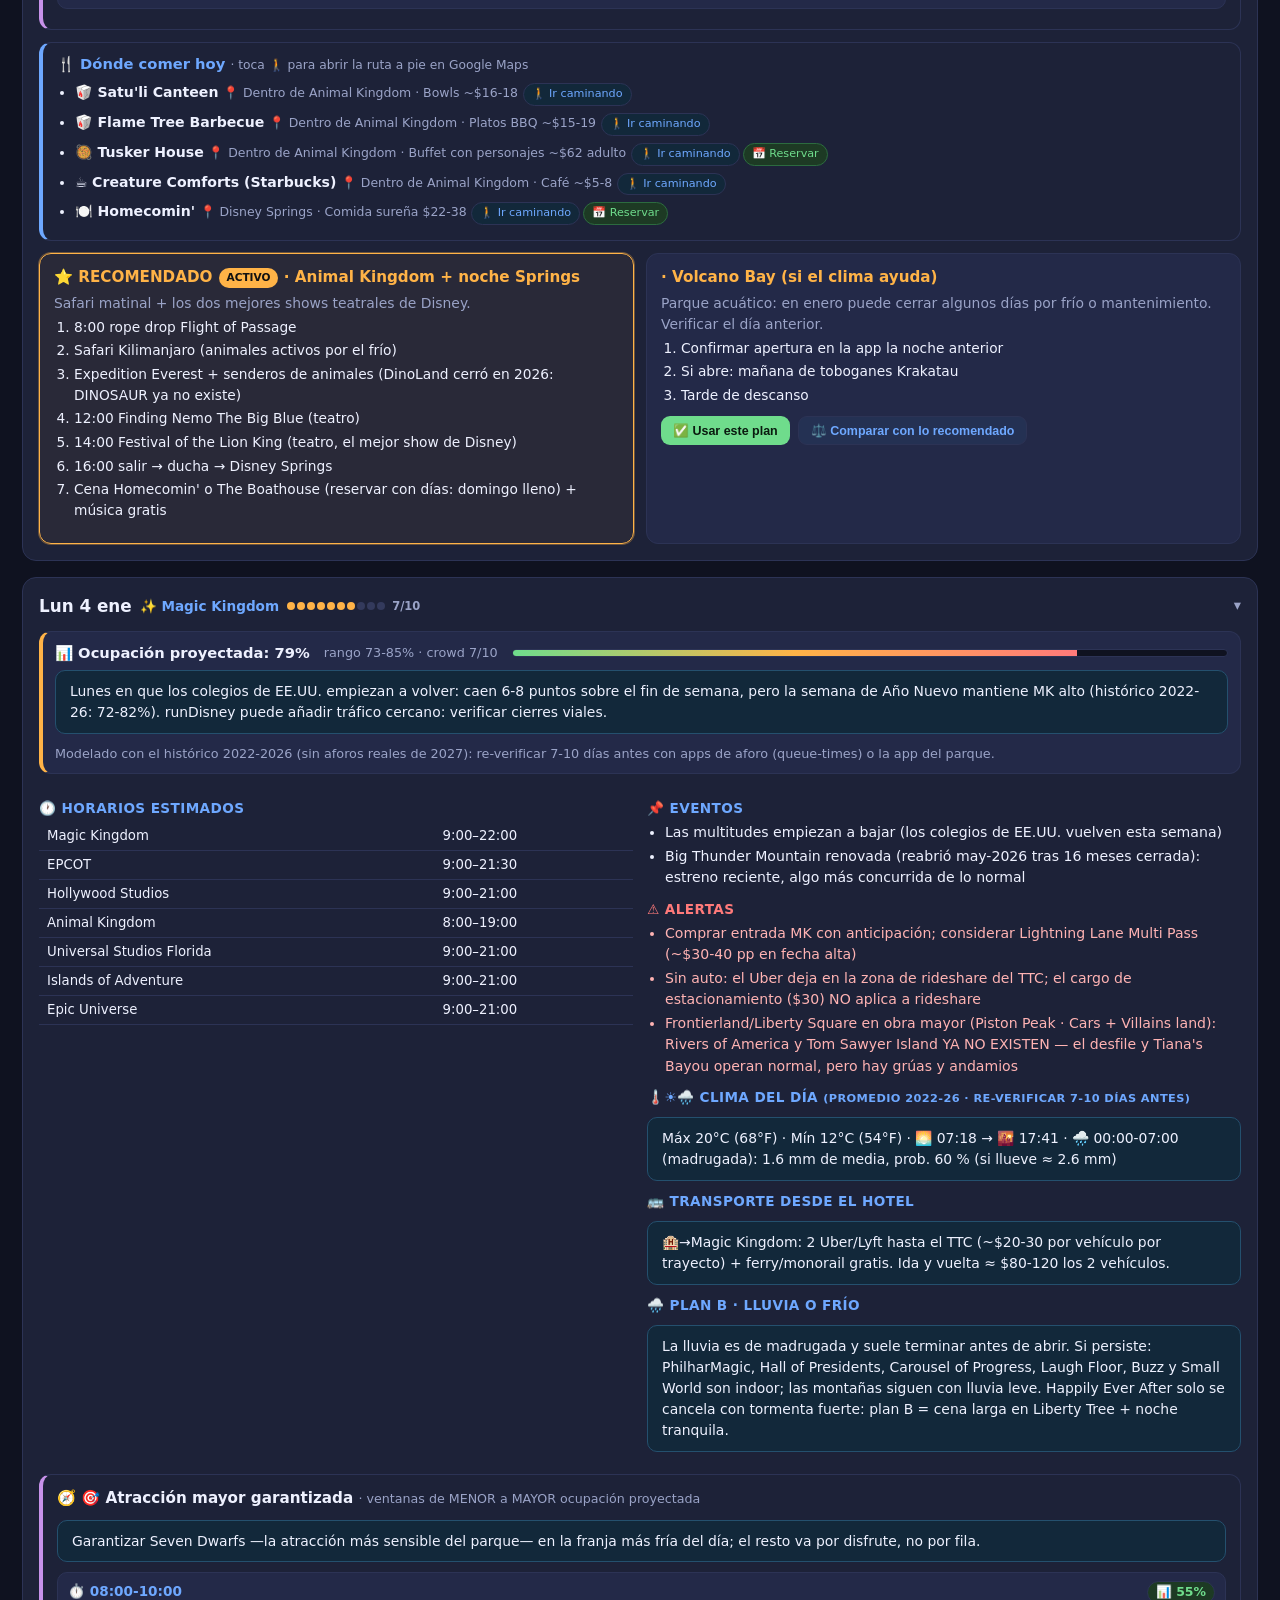
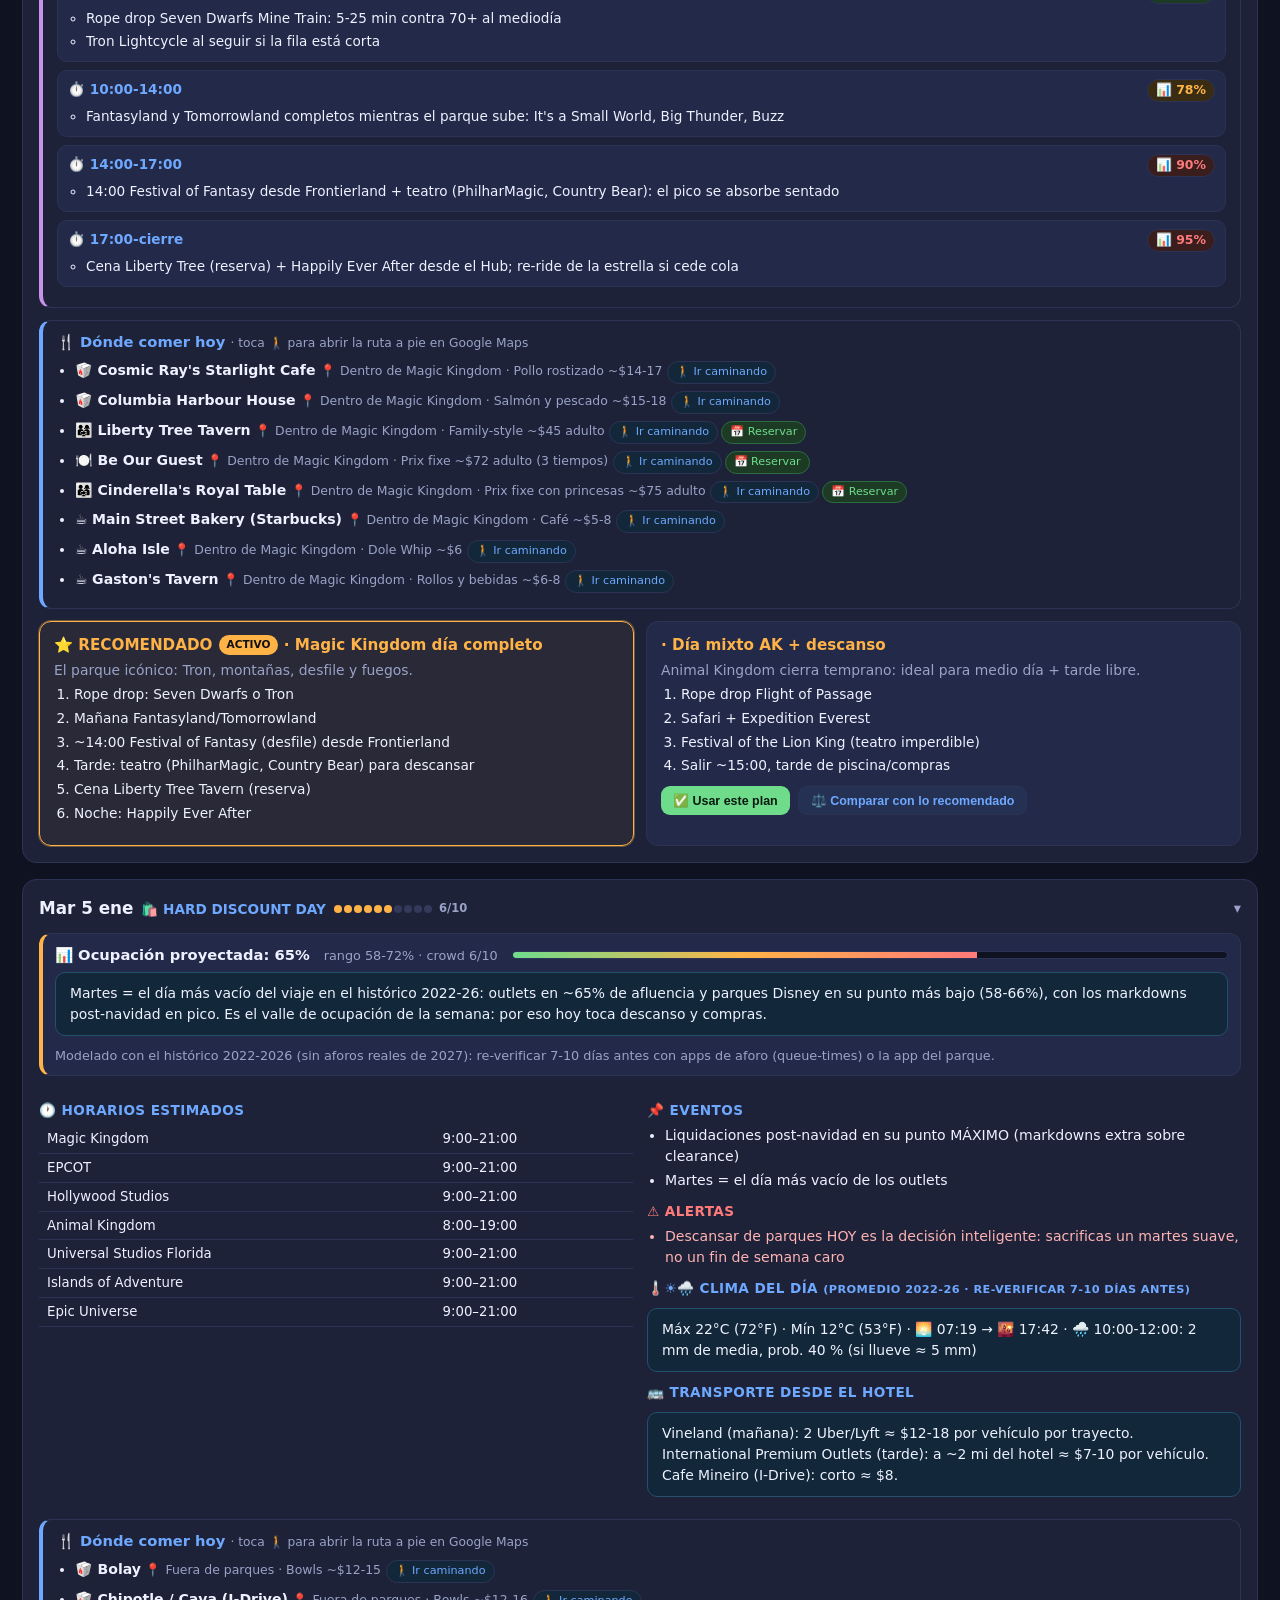
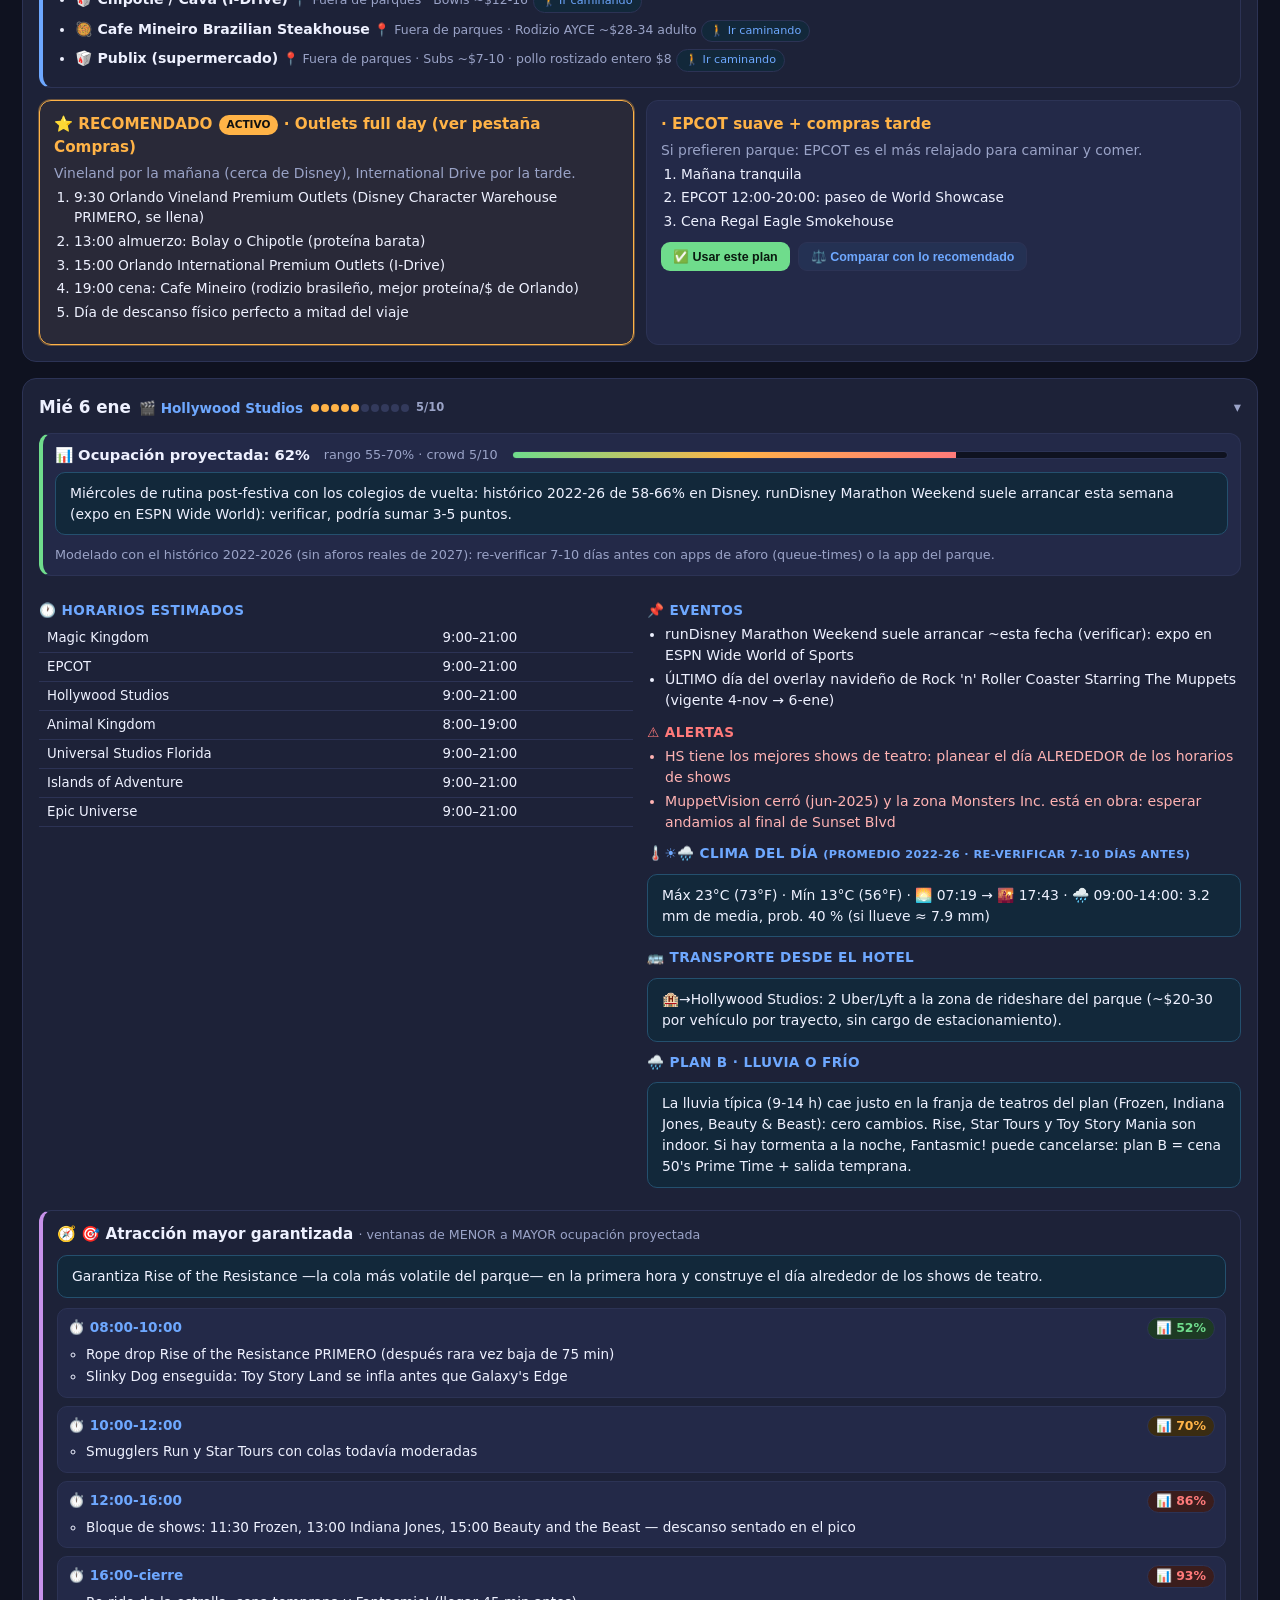
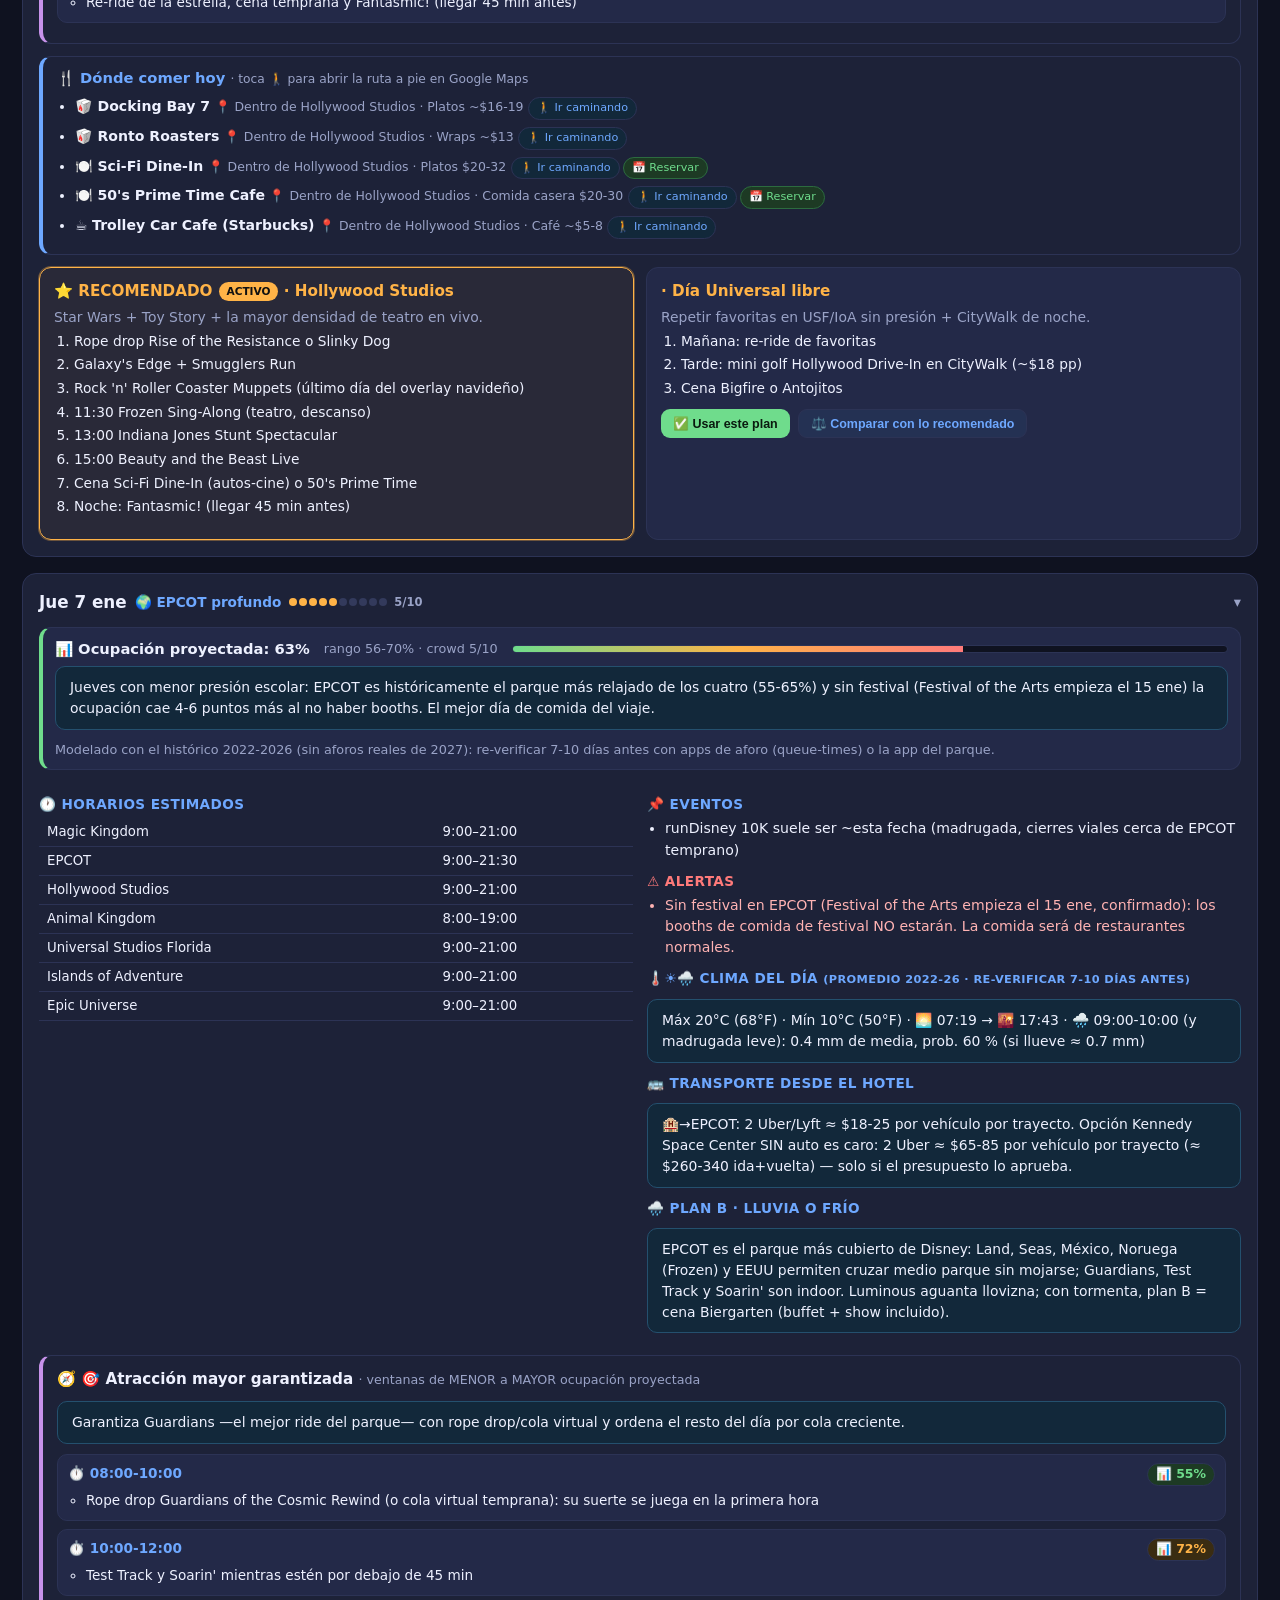
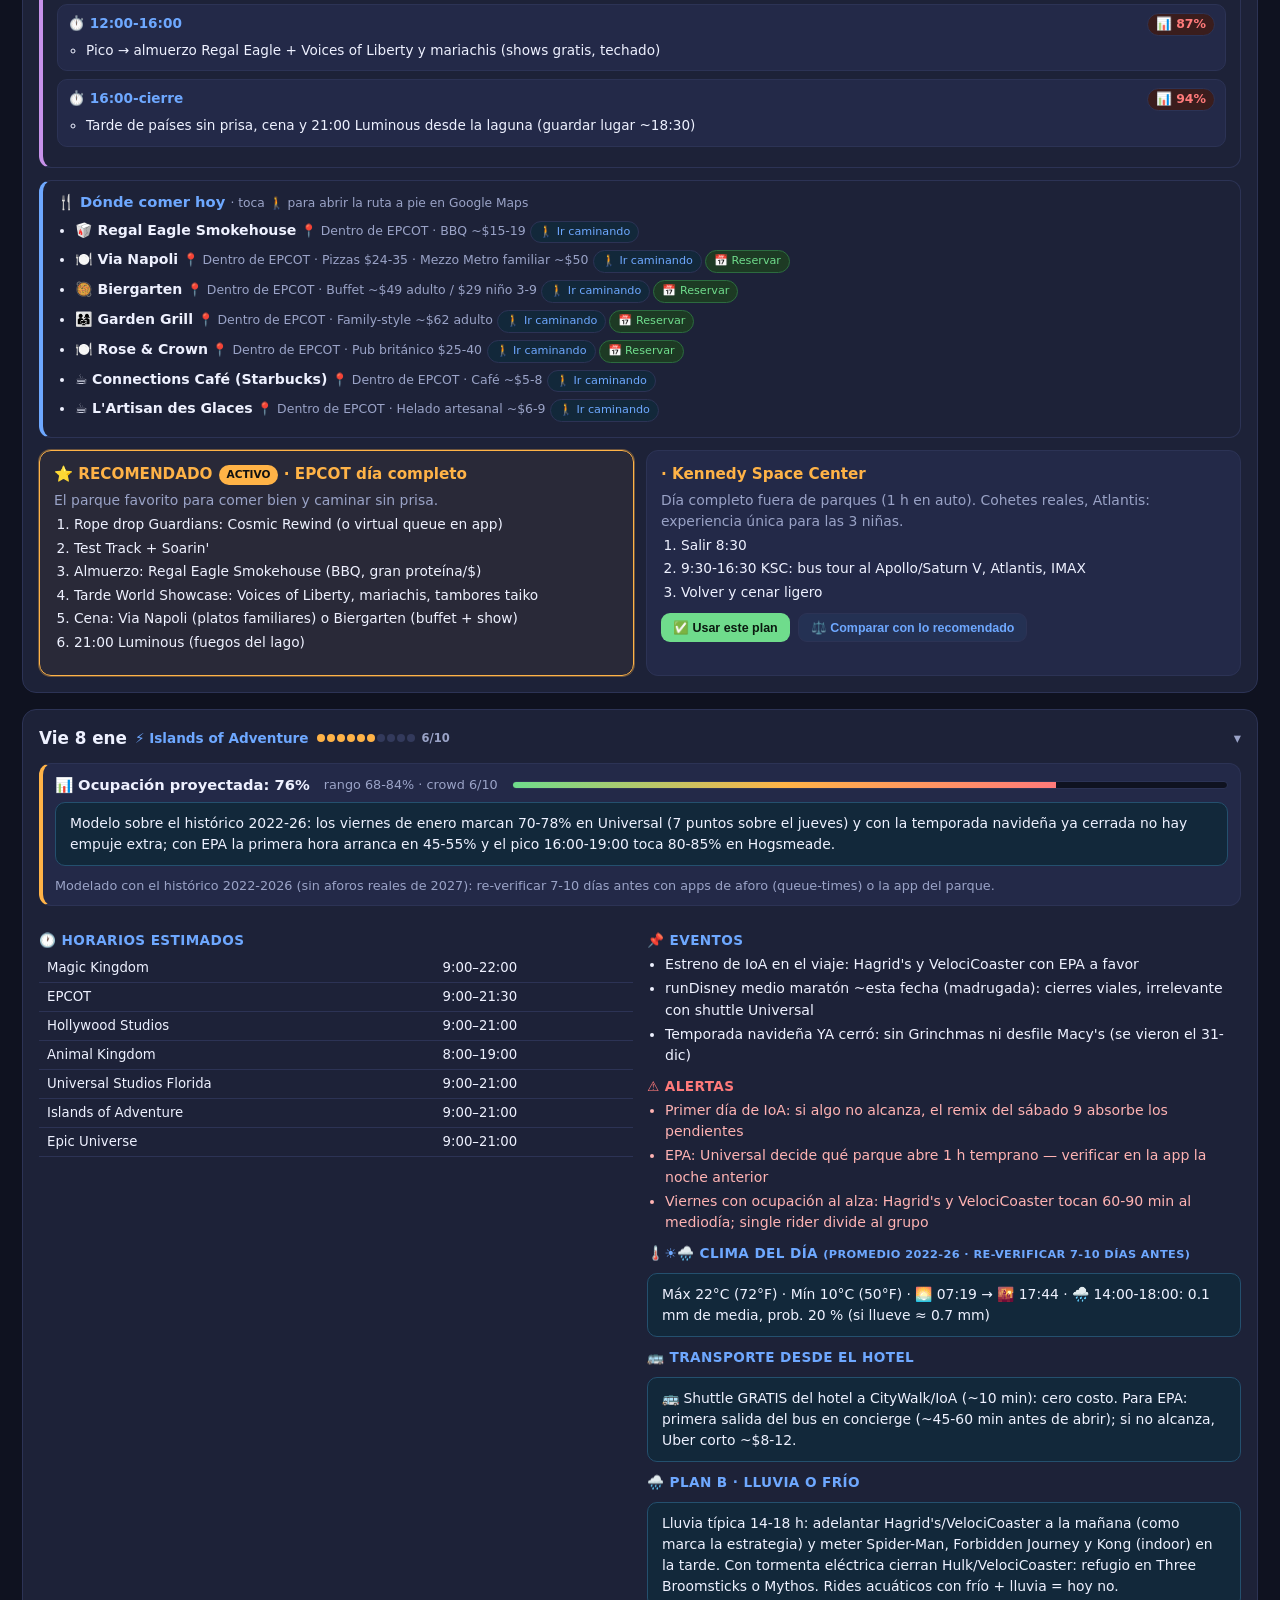
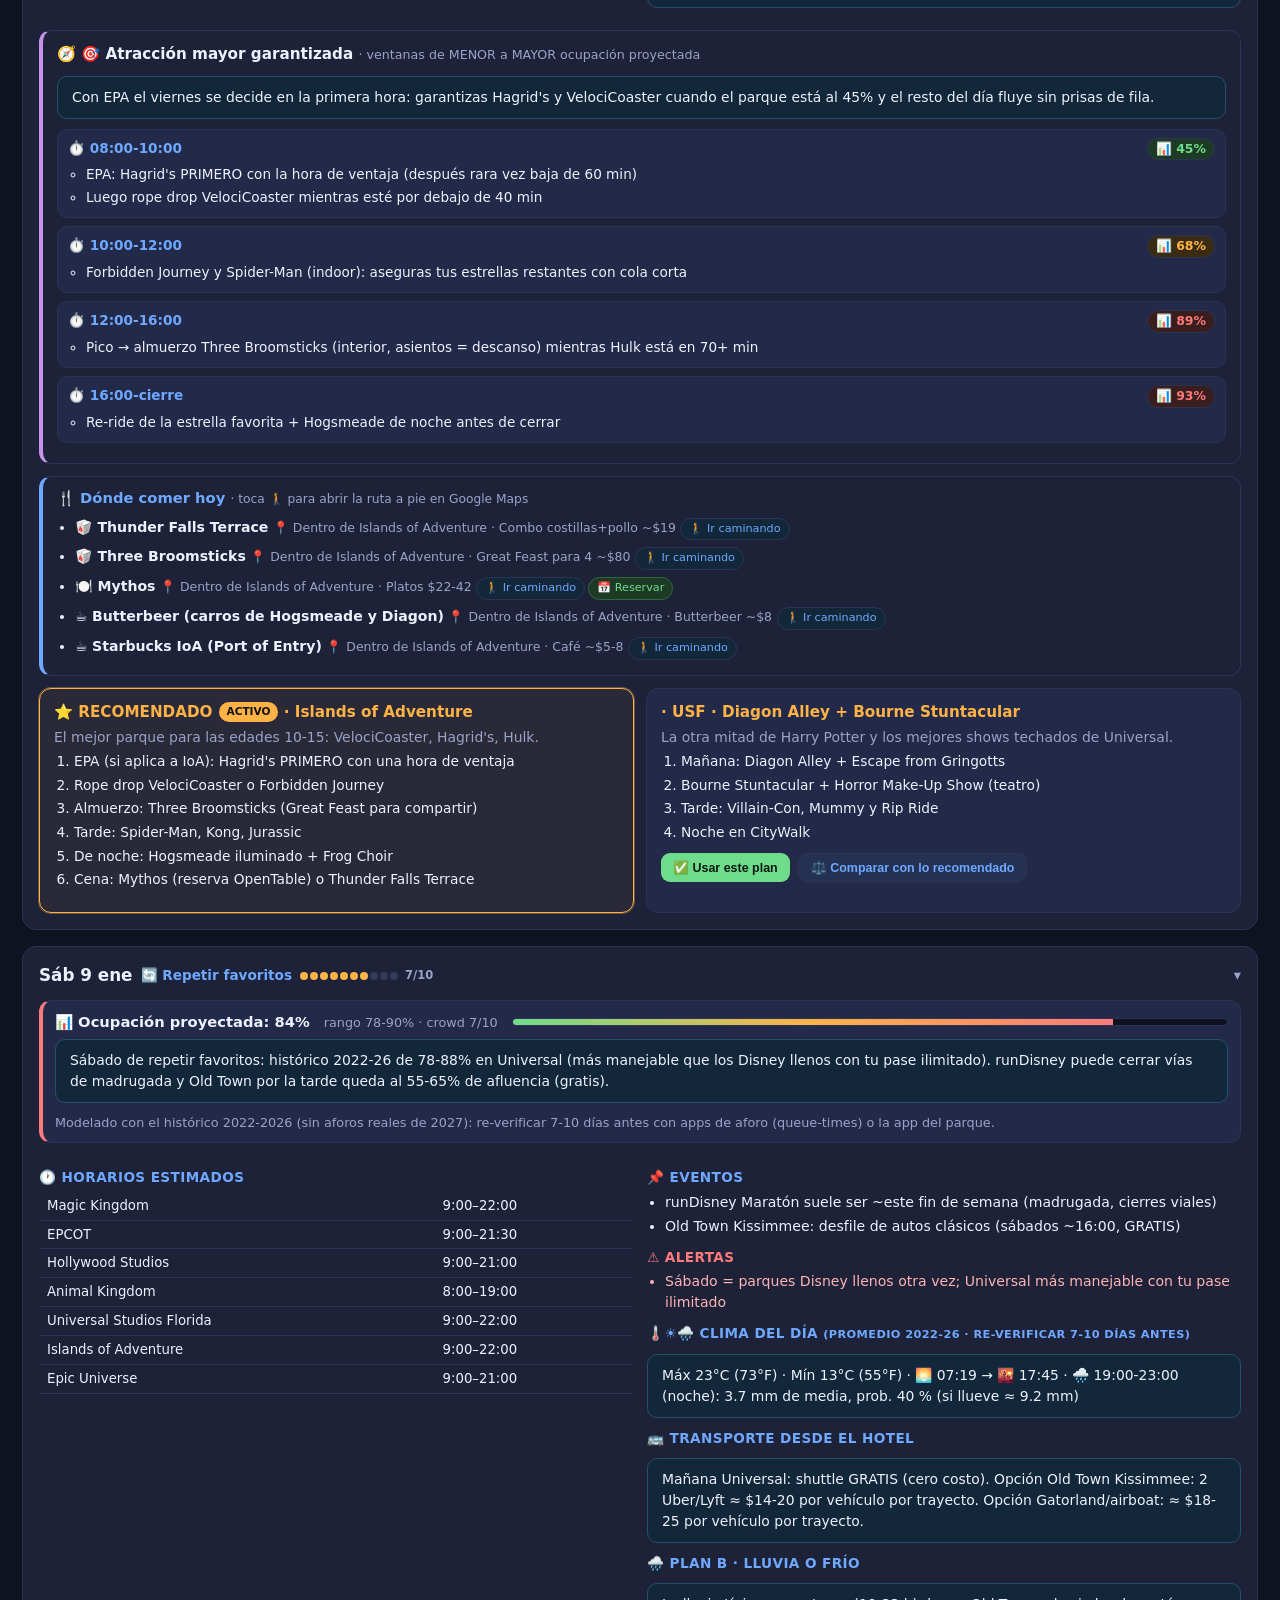
==== commit 570faf7d: "v9: estilo app de parque - tablero Ahora (esperas estimadas, shows, comida), calendario de afluencia" ====
--- a/index.html
+++ b/index.html
@@ -22,6 +22,9 @@
     <label>Adultos <input type="number" id="g-adults" min="0" max="20" value="4"></label>
     <label>Niños 10+ (pagan adulto) <input type="number" id="g-kids10" min="0" max="20" value="3"></label>
     <label>Niños 3–9 <input type="number" id="g-kids3" min="0" max="20" value="0"></label>
+    <label>📏 Altura de la menor 10+ <input type="number" id="g-h10" min="90" max="200" value="150" title="Centímetros de la niña más baja del grupo (estatura mínima de los rides)"> cm</label>
+    <label>📏 Altura de la menor 3–9 <input type="number" id="g-h3" min="80" max="200" value="110" title="Centímetros del niño más bajo del grupo"> cm</label>
+    <label>🎂 Edad del menor 10+ <input type="number" id="g-ageyoung" min="0" max="17" value="10" title="Edad del niño más joven del grupo 10+ (edad mínima de atracciones)"> años</label>
     <span class="group-total" id="group-total"></span>
   </div>
   <div class="countdown" id="countdown"></div>
@@ -29,6 +32,7 @@
 
 <nav class="tabs" id="tabs">
   <button class="tab active" data-tab="itinerario">🗓️ Día a Día</button>
+  <button class="tab" data-tab="ahora">📍 Ahora</button>
   <button class="tab" data-tab="actividades">🎢 Actividades</button>
   <button class="tab" data-tab="comida">🍗 Comida & Proteína</button>
   <button class="tab" data-tab="snacks">☕ Café & Snacks</button>
@@ -43,6 +47,7 @@
 
 <main id="main">
   <section id="tab-itinerario" class="tab-panel active"></section>
+  <section id="tab-ahora" class="tab-panel"></section>
   <section id="tab-actividades" class="tab-panel"></section>
   <section id="tab-comida" class="tab-panel"></section>
   <section id="tab-snacks" class="tab-panel"></section>
@@ -62,6 +67,7 @@
 <!-- Navegación inferior estilo app (móvil) -->
 <nav class="mnav" id="mnav" aria-label="Secciones">
   <button class="mnav-btn active" data-tab="itinerario"><span class="mi">🗓️</span>Día a Día</button>
+  <button class="mnav-btn" data-tab="ahora"><span class="mi">📍</span>Ahora</button>
   <button class="mnav-btn" data-tab="actividades"><span class="mi">🎢</span>Actividades</button>
   <button class="mnav-btn" data-tab="comida"><span class="mi">🍗</span>Comida</button>
   <button class="mnav-btn" data-tab="miplan"><span class="mi">⭐</span>Mi Plan <span class="badge plan-n">0</span></button>
@@ -75,6 +81,7 @@
     <div class="msheet-head"><strong>📑 Todas las secciones</strong><button class="btn btn-ghost btn-xs" data-sheet-close aria-label="Cerrar">✕</button></div>
     <div class="msheet-grid">
       <button class="msheet-item" data-tab="itinerario">🗓️ Día a Día</button>
+      <button class="msheet-item" data-tab="ahora">📍 Ahora</button>
       <button class="msheet-item" data-tab="actividades">🎢 Actividades</button>
       <button class="msheet-item" data-tab="comida">🍗 Comida</button>
       <button class="msheet-item" data-tab="snacks">☕ Café & Snacks</button>
--- a/styles.css
+++ b/styles.css
@@ -347,3 +347,60 @@
 
 
 
+
+/* ====== v9: fusión estilo app de parque (Disney + Universal + TouringPlans) ====== */
+/* calendario de afluencia en Día a Día */
+.cc-strip{display:flex;flex-wrap:wrap;gap:8px;align-items:center;margin-top:12px;padding-top:10px;border-top:1px dashed var(--border)}
+.cc-label{font-size:.8rem;font-weight:700;color:var(--muted)}
+.cc-hint{font-size:.72rem;color:var(--muted);width:100%}
+.cc-chip{display:flex;flex-direction:column;align-items:center;gap:2px;background:var(--bg);border:1px solid var(--border);border-radius:10px;padding:6px 9px;cursor:pointer;color:var(--text);min-width:64px;min-height:46px}
+.cc-chip b{font-size:.72rem}.cc-chip i{font-style:normal;font-size:.68rem;font-weight:700}.cc-chip u{text-decoration:none;font-size:.66rem;color:var(--muted)}
+.cc-chip.c-hi{border-color:#c05050;background:rgba(160,50,50,.18)}
+.cc-chip.c-md{border-color:#c09040;background:rgba(160,110,40,.15)}
+.cc-chip.c-lo{border-color:#3f9e63;background:rgba(40,140,80,.14)}
+.cc-chip.is-hoy{outline:2px solid var(--accent2);outline-offset:1px}
+.cc-chip:active{transform:scale(.96)}
+/* elegibilidad por estatura/edad + espera estimada en tarjetas */
+.elig{display:inline-flex;align-items:center;gap:4px;font-size:.72rem;font-weight:700;padding:3px 9px;border-radius:999px;white-space:nowrap}
+.elig-ok{background:rgba(46,163,107,.18);color:#7fe0ac;border:1px solid rgba(46,163,107,.5)}
+.elig-warn{background:rgba(245,185,66,.14);color:var(--accent);border:1px solid rgba(245,185,66,.5)}
+.elig-no{background:rgba(214,69,69,.16);color:#ff9c9c;border:1px solid rgba(214,69,69,.5)}
+.elig-off{font-size:.78rem;color:var(--accent2);background:rgba(110,168,255,.07);border-left:3px solid var(--accent2);padding:6px 10px;border-radius:0 8px 8px 0;margin:6px 0}
+.wait-est{font-size:.72rem;color:var(--muted);background:var(--bg);border:1px solid var(--border);padding:3px 8px;border-radius:999px;white-space:nowrap}
+/* tablero "Ahora" */
+.now-controls{background:var(--card);border:1px solid var(--border);border-radius:14px;padding:10px 12px;margin-bottom:12px}
+.now-days{display:flex;gap:7px;overflow-x:auto;-webkit-overflow-scrolling:touch;scrollbar-width:none;padding-bottom:4px}
+.now-days::-webkit-scrollbar{display:none}
+.now-daychip{flex:0 0 auto;display:flex;flex-direction:column;align-items:center;gap:1px;background:var(--bg);border:1px solid var(--border);border-radius:10px;padding:7px 10px;min-height:46px;cursor:pointer;color:var(--text);font-size:.74rem;white-space:nowrap}
+.now-daychip i{font-style:normal;font-size:.66rem;font-weight:700}
+.now-daychip.now-chi{border-color:#c05050}.now-daychip.now-cmd{border-color:#c09040}.now-daychip.now-clo{border-color:#3f9e63}
+.now-daychip.on{border-color:var(--accent);background:rgba(255,179,71,.1);color:var(--accent);font-weight:700}
+.now-hour{display:flex;flex-wrap:wrap;gap:8px;align-items:center;margin-top:9px;font-size:.84rem}
+.now-hour output{font-weight:800;color:var(--accent);font-size:1rem}
+.now-hour input[type=range]{flex:1 1 200px;min-width:160px;accent-color:var(--accent);height:30px}
+.now-grid{display:grid;grid-template-columns:repeat(auto-fit,minmax(290px,1fr));gap:12px;margin-bottom:12px}
+.now-card{background:var(--card);border:1px solid var(--border);border-radius:14px;padding:13px 14px}
+.now-card h4{margin-bottom:8px;font-size:.95rem}
+.now-wide{background:var(--card);border:1px solid var(--border);border-radius:14px;padding:13px 14px;margin-bottom:12px}
+.now-chips{display:flex;flex-wrap:wrap;gap:8px;align-items:center;margin-bottom:8px}
+.now-occ{font-size:.78rem;font-weight:700;padding:3px 9px;border-radius:999px}
+.now-occ.occ-hi{background:#5c1f1f;color:#ffb3b3}.now-occ.occ-mid{background:#5c3a1f;color:#ffd9b3}.now-occ.occ-lo{background:#1f4d2a;color:#b3f1c2}
+.now-steps{padding-left:18px;font-size:.86rem}.now-steps li{margin:4px 0}
+.now-row{display:flex;flex-wrap:wrap;gap:8px;align-items:center;justify-content:space-between;padding:8px 0;border-bottom:1px dashed var(--border)}
+.now-row:last-child{border-bottom:0}
+.now-row-t{flex:1 1 45%;min-width:180px;font-size:.86rem}
+.now-wait{font-size:.76rem;font-weight:800;padding:4px 10px;border-radius:999px;white-space:nowrap}
+.now-wait.w-lo{background:rgba(46,163,107,.16);color:#7fe0ac}
+.now-wait.w-md{background:rgba(245,185,66,.14);color:var(--accent)}
+.now-wait.w-hi{background:rgba(214,69,69,.16);color:#ff9c9c}
+.now-meal{font-size:.82rem;background:rgba(255,179,71,.06);border-left:3px solid var(--accent);padding:7px 10px;border-radius:0 8px 8px 0;margin-bottom:8px}
+.now-foot{font-size:.74rem;color:var(--muted);margin-top:6px}
+@media(max-width:767px){
+  .now-grid{grid-template-columns:1fr}
+  .now-row-t{min-width:0;flex:1 1 100%}
+  .mnav-btn{font-size:.6rem}
+  .mnav-btn .mi{font-size:1.05rem}
+  .cc-chip{min-width:60px}
+}
+@media print{.now-controls{display:none}}
+
